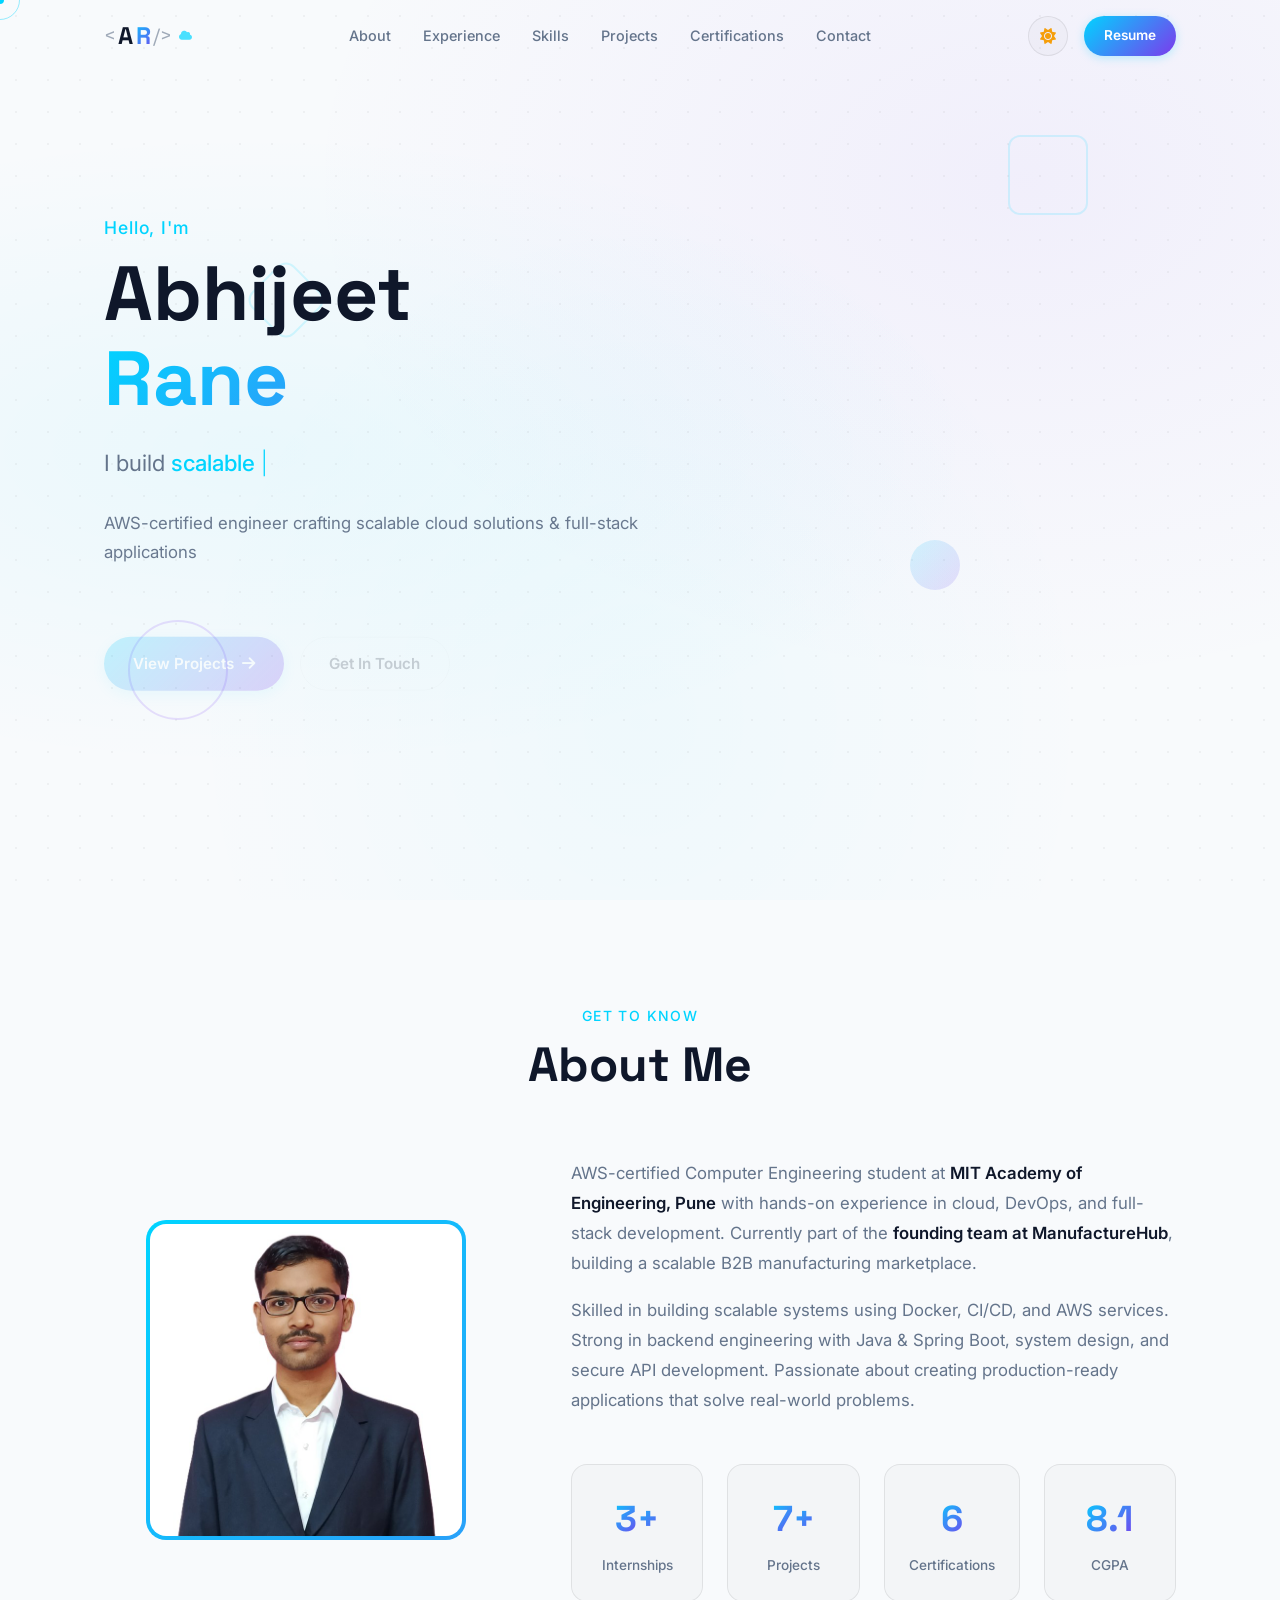
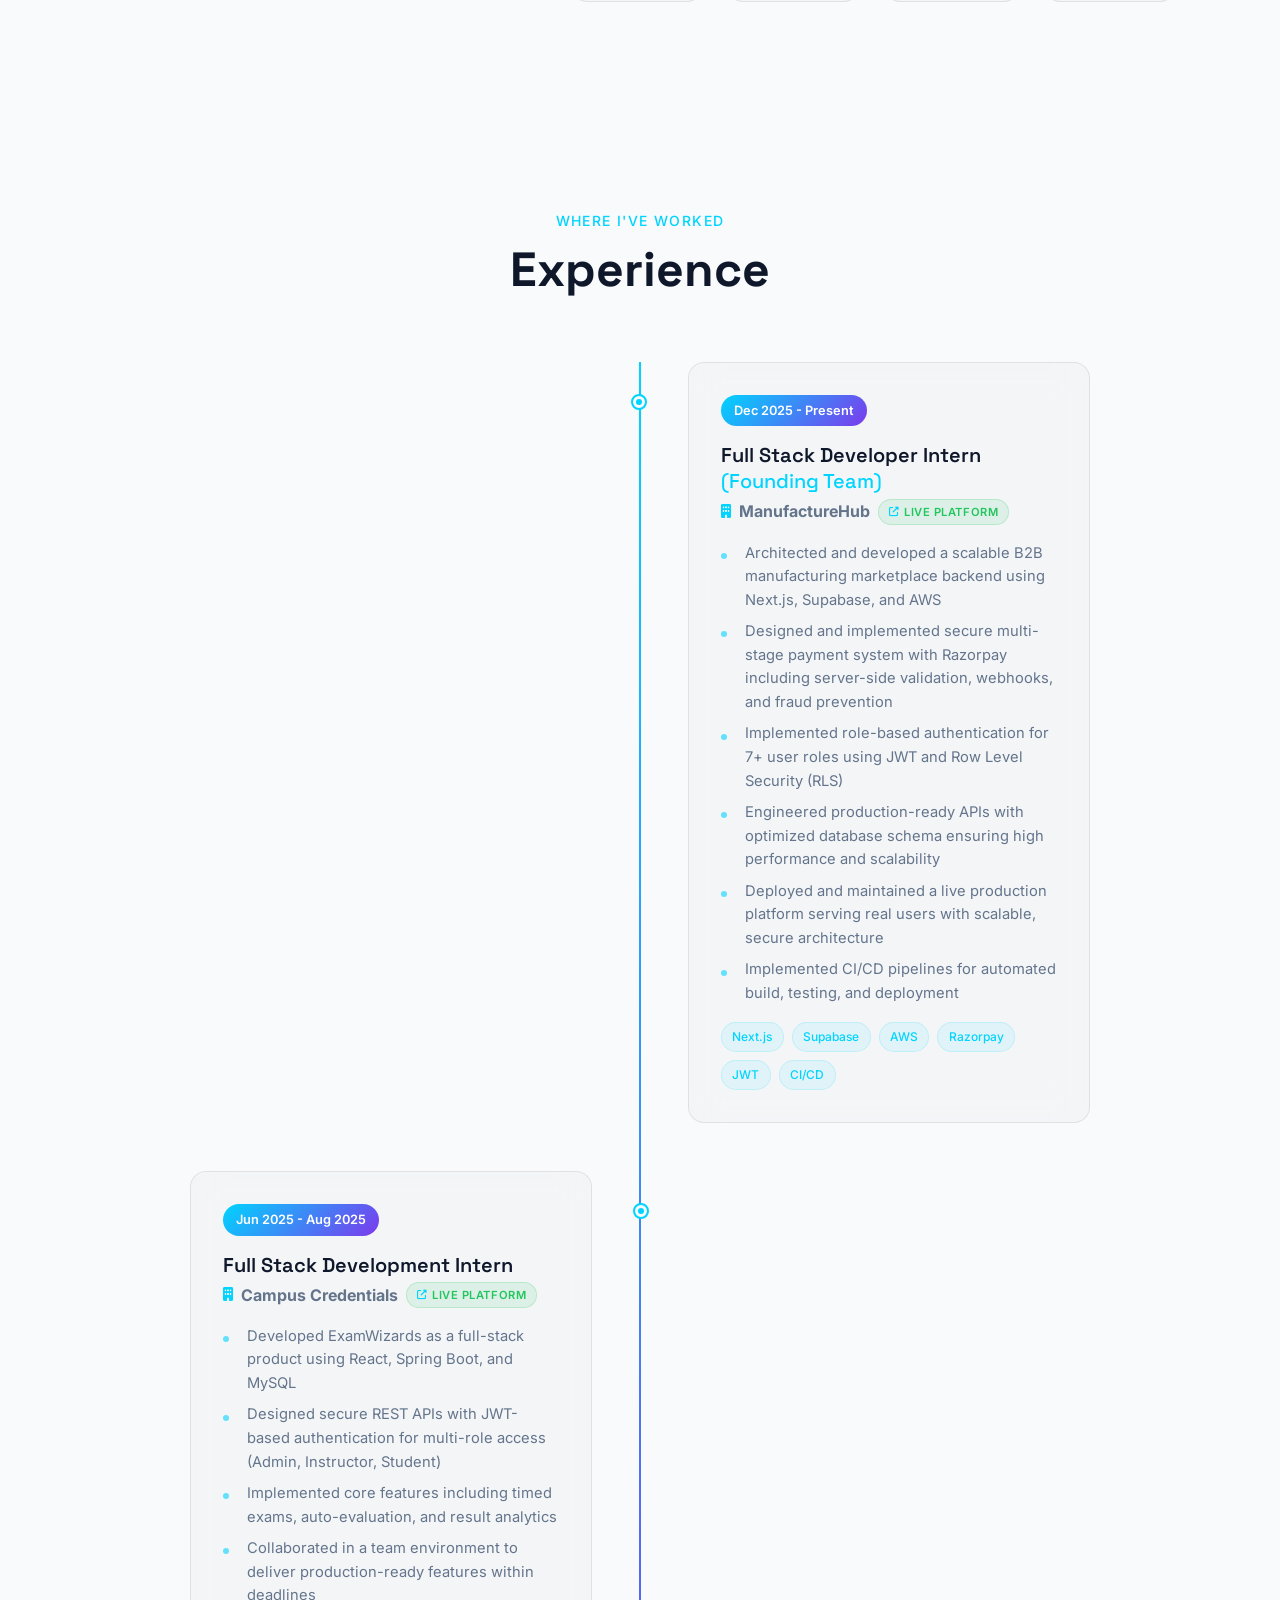
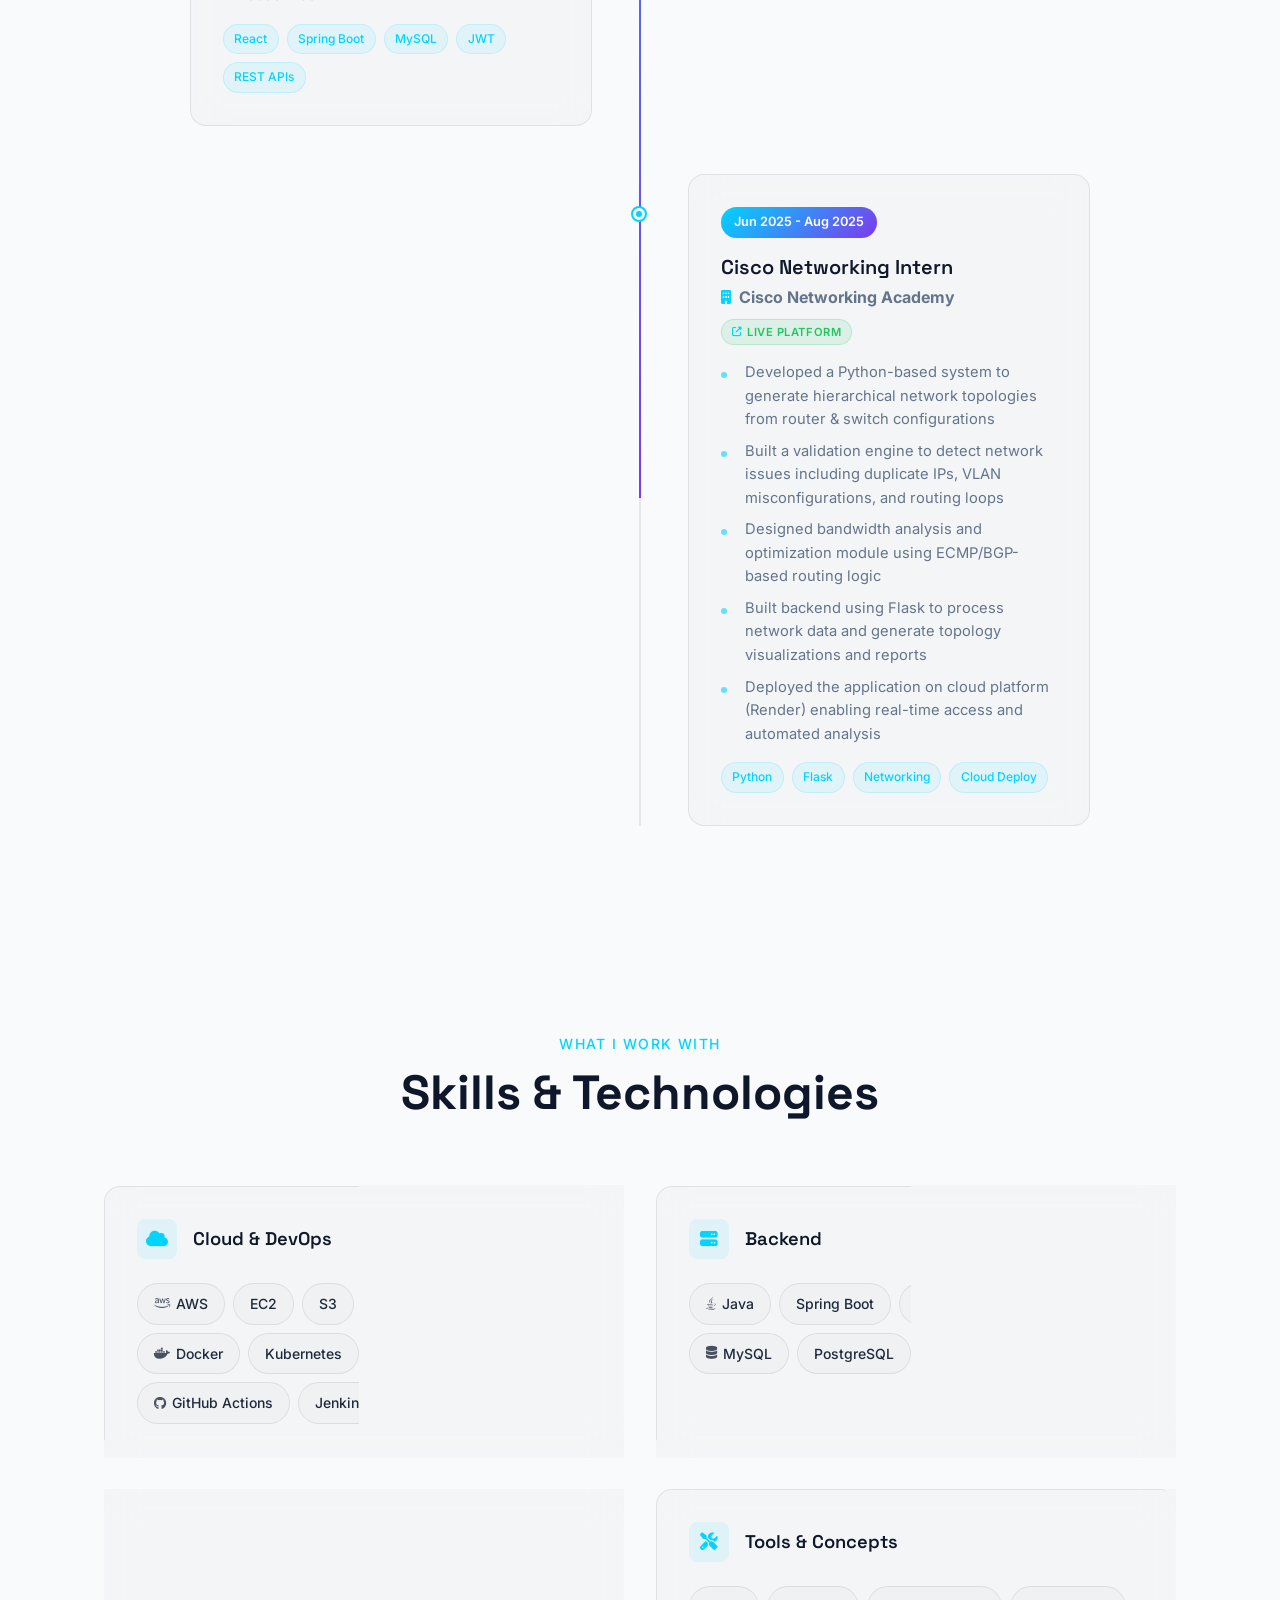
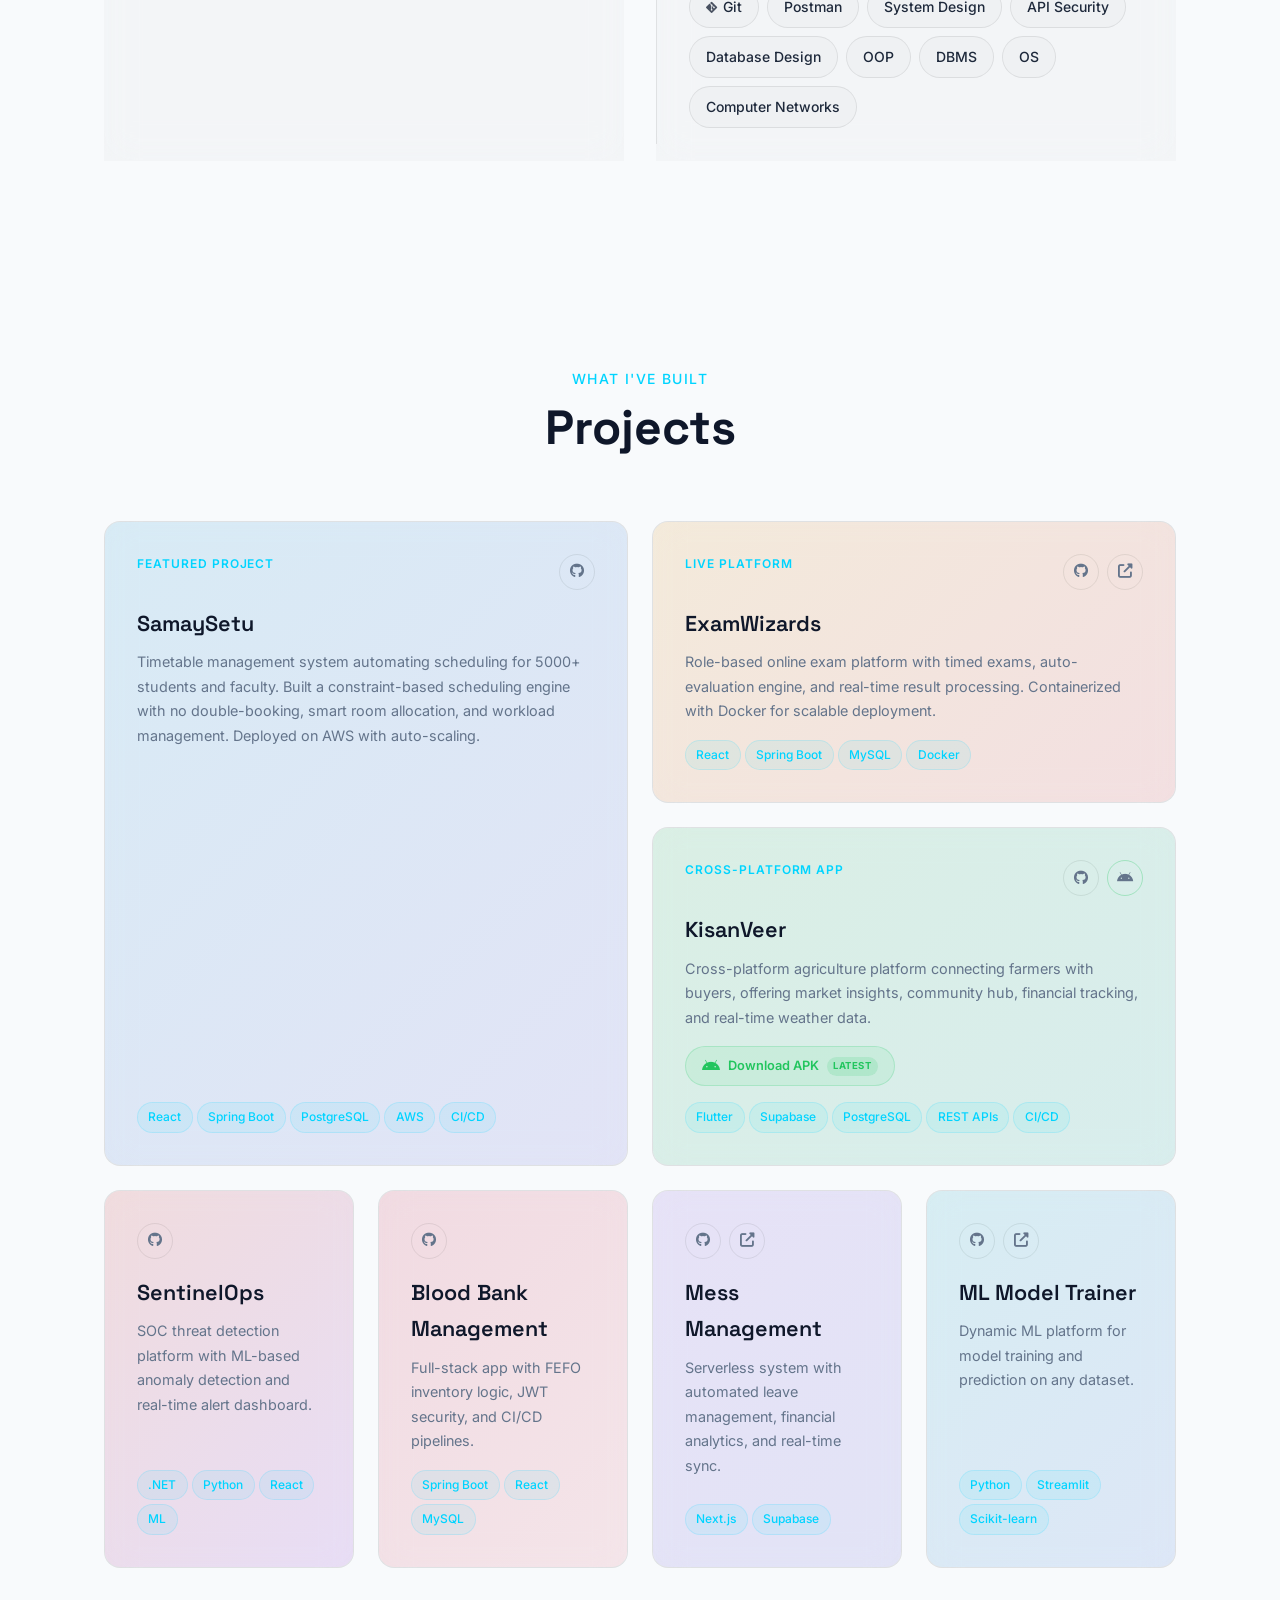
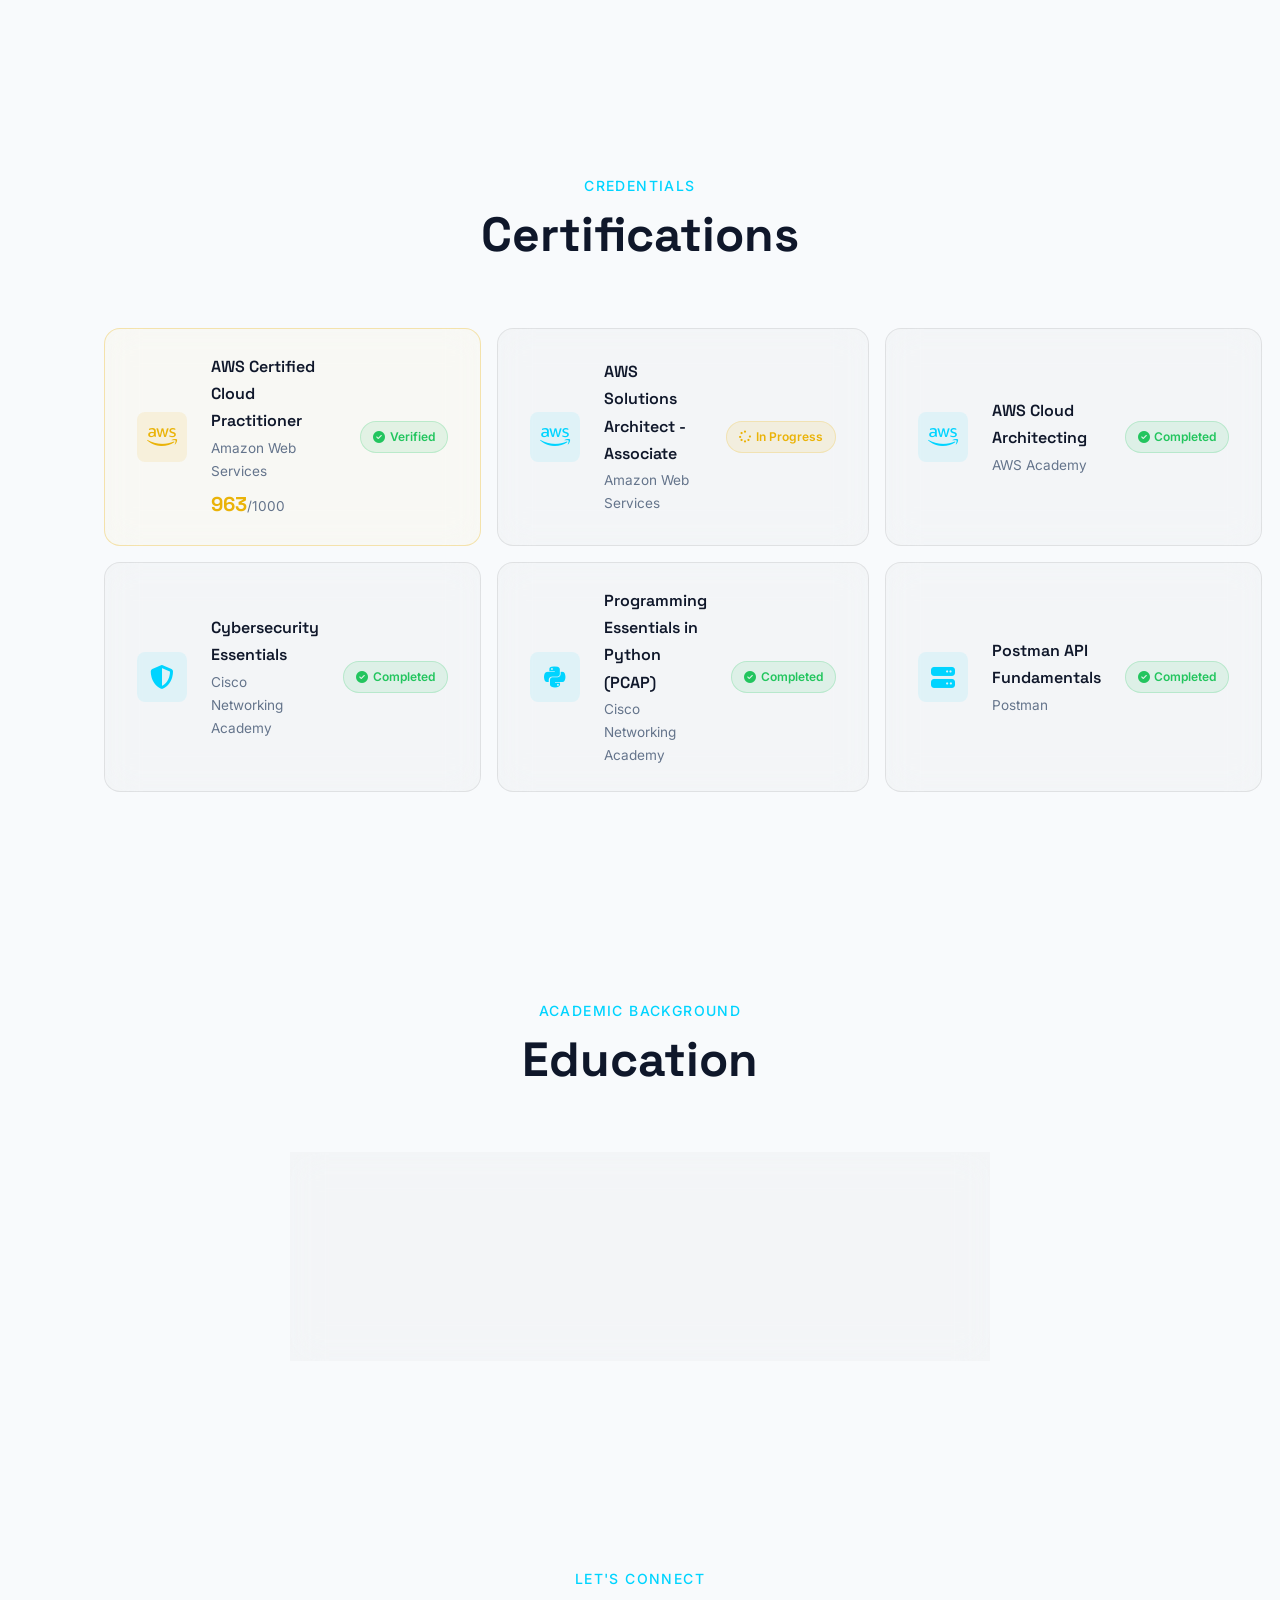
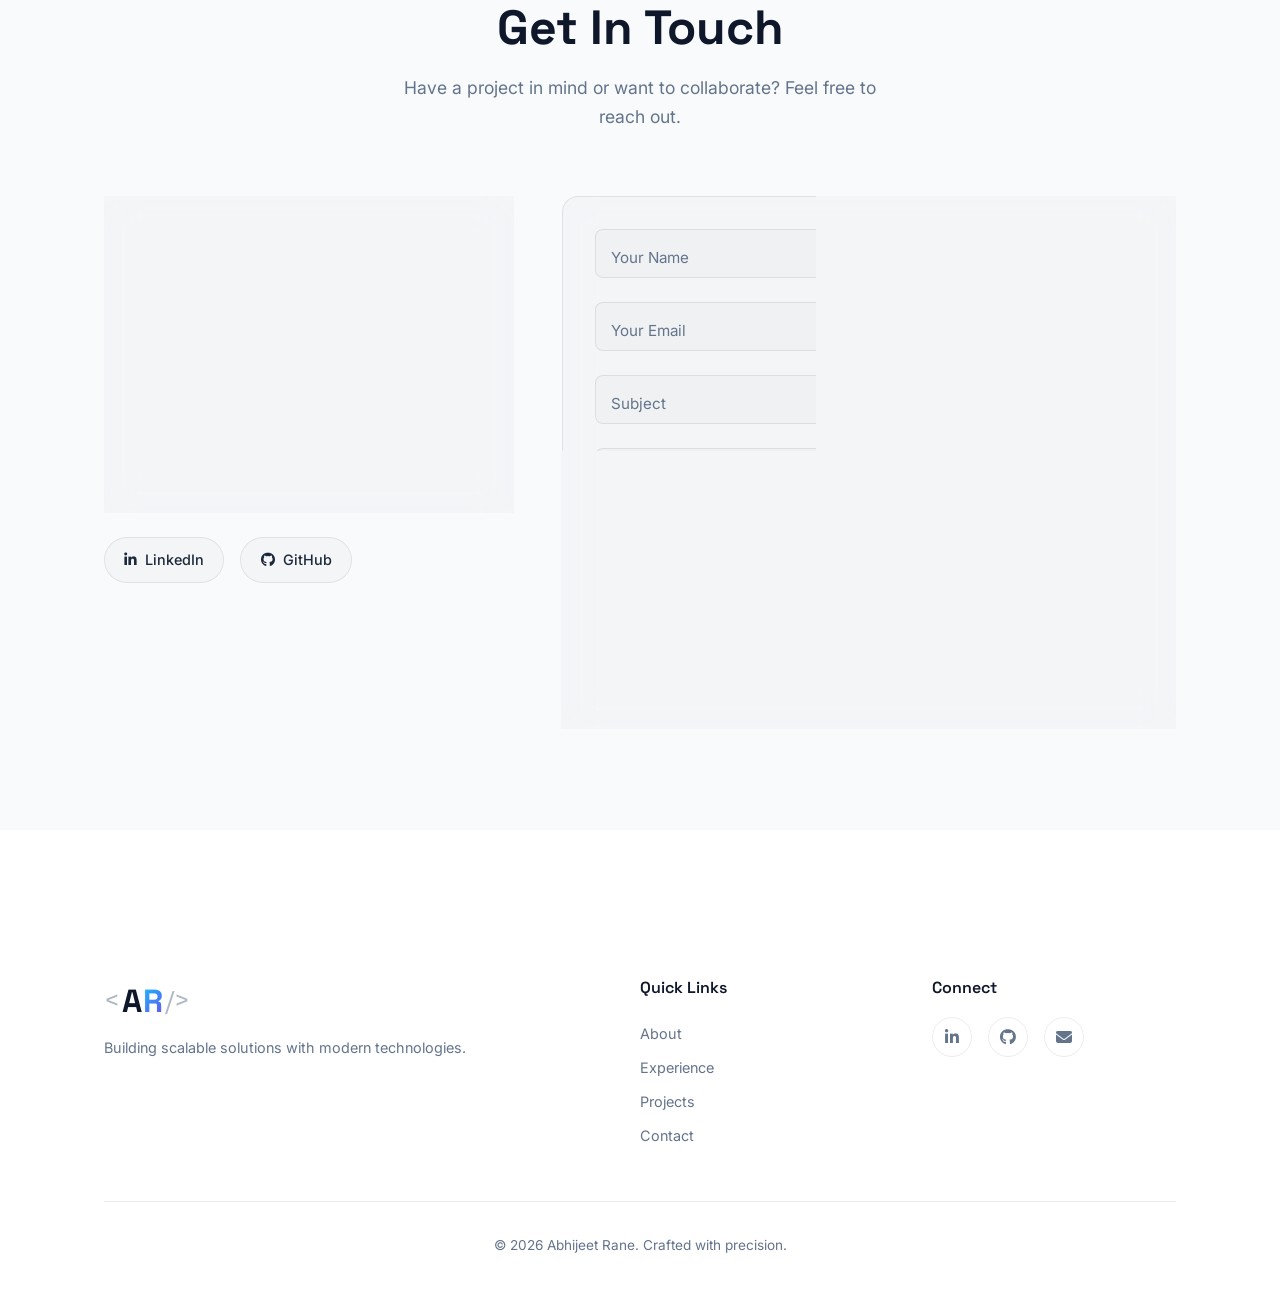
==== index.html @ 4b8e7010 "feat: add live demo links and update AWS Cloud Architecting cert image Added live demo link (gokul-m" ====
<!DOCTYPE html>
<html lang="en" data-theme="dark">
<head>
    <meta charset="UTF-8">
    <meta name="viewport" content="width=device-width, initial-scale=1.0">
    <title>Abhijeet Rane | Full Stack Developer & Cloud Engineer</title>
    <meta name="description" content="Abhijeet Rane — AWS-certified Full Stack Developer & Cloud Engineer. Experienced in Java, Spring Boot, React, AWS, Docker, Kubernetes, and CI/CD. B.Tech Computer Engineering student at MIT Pune seeking SDE and backend developer roles.">
    <meta name="keywords" content="Abhijeet Rane, Full Stack Developer, Cloud Engineer, SDE, Backend Developer, Java Developer, Spring Boot Developer, AWS Cloud Engineer, DevOps Engineer, React Developer, Software Engineer, Pune, MIT Academy of Engineering, fresher, intern, portfolio">
    <meta name="author" content="Abhijeet Rane">
    <meta name="robots" content="index, follow">
    <link rel="icon" type="image/svg+xml" href="images/logo.svg">
    <link rel="icon" type="image/png" href="images/logo.png">
    <link rel="canonical" href="https://abhijeet-rane.github.io">

    <!-- Open Graph -->
    <meta property="og:type" content="website">
    <meta property="og:title" content="Abhijeet Rane | Full Stack Developer & Cloud Engineer">
    <meta property="og:description" content="AWS-certified Full Stack Developer & Cloud Engineer. Java, Spring Boot, React, AWS, Docker. Seeking SDE and backend developer roles.">
    <meta property="og:image" content="https://abhijeet-rane.github.io/images/photo.jpg">
    <meta property="og:url" content="https://abhijeet-rane.github.io">
    <meta property="og:site_name" content="Abhijeet Rane Portfolio">

    <!-- Twitter Card -->
    <meta name="twitter:card" content="summary_large_image">
    <meta name="twitter:title" content="Abhijeet Rane | Full Stack Developer & Cloud Engineer">
    <meta name="twitter:description" content="AWS-certified Full Stack Developer & Cloud Engineer. Java, Spring Boot, React, AWS, Docker. Seeking SDE and backend roles.">
    <meta name="twitter:image" content="https://abhijeet-rane.github.io/images/photo.jpg">

    <!-- JSON-LD Structured Data -->
    <script type="application/ld+json">
    {
        "@context": "https://schema.org",
        "@type": "Person",
        "name": "Abhijeet Rane",
        "url": "https://abhijeet-rane.github.io",
        "image": "https://abhijeet-rane.github.io/images/photo.jpg",
        "jobTitle": "Full Stack Developer",
        "description": "AWS-certified Computer Engineering student with hands-on experience in cloud, DevOps, and full-stack development.",
        "worksFor": {
            "@type": "Organization",
            "name": "ManufactureHub",
            "url": "https://www.manufacturehub.co.in"
        },
        "alumniOf": {
            "@type": "EducationalOrganization",
            "name": "MIT Academy of Engineering",
            "address": {
                "@type": "PostalAddress",
                "addressLocality": "Pune",
                "addressRegion": "Maharashtra",
                "addressCountry": "IN"
            }
        },
        "knowsAbout": [
            "AWS", "Docker", "Kubernetes", "Java", "Spring Boot", "React",
            "Next.js", "Python", "C++", "CI/CD", "REST APIs", "MySQL",
            "Supabase", "System Design", "Git", "Linux"
        ],
        "hasCredential": [
            {
                "@type": "EducationalOccupationalCredential",
                "name": "AWS Certified Cloud Practitioner",
                "credentialCategory": "certification",
                "recognizedBy": {
                    "@type": "Organization",
                    "name": "Amazon Web Services"
                }
            },
            {
                "@type": "EducationalOccupationalCredential",
                "name": "AWS Cloud Architecting",
                "credentialCategory": "certification"
            },
            {
                "@type": "EducationalOccupationalCredential",
                "name": "Cisco Cybersecurity Essentials",
                "credentialCategory": "certification"
            },
            {
                "@type": "EducationalOccupationalCredential",
                "name": "PCAP Programming Essentials in Python",
                "credentialCategory": "certification"
            },
            {
                "@type": "EducationalOccupationalCredential",
                "name": "Postman API Fundamentals",
                "credentialCategory": "certification"
            }
        ],
        "sameAs": [
            "https://www.linkedin.com/in/abhijeet-rane-894106266",
            "https://www.github.com/abhijeet-rane/"
        ],
        "address": {
            "@type": "PostalAddress",
            "addressLocality": "Pune",
            "addressRegion": "Maharashtra",
            "addressCountry": "IN"
        },
        "email": "abhijeetrane204@gmail.com",
        "telephone": "+91-9325875180"
    }
    </script>

    <!-- Preconnect -->
    <link rel="preconnect" href="https://fonts.googleapis.com">
    <link rel="preconnect" href="https://fonts.gstatic.com" crossorigin>
    <link rel="preconnect" href="https://cdnjs.cloudflare.com">

    <!-- Google Fonts -->
    <link href="https://fonts.googleapis.com/css2?family=Inter:wght@300;400;500;600;700&family=Space+Grotesk:wght@400;500;600;700&display=swap" rel="stylesheet">

    <!-- Font Awesome 6 -->
    <link rel="stylesheet" href="https://cdnjs.cloudflare.com/ajax/libs/font-awesome/6.5.1/css/all.min.css">

    <!-- Main Stylesheet -->
    <link rel="stylesheet" href="style.css?v=2.0">
</head>
<body>
    <!-- Skip to content (accessibility) -->
    <a href="#main-content" class="skip-link">Skip to main content</a>

    <!-- Preloader -->
    <div class="preloader" id="preloader" aria-hidden="true">
        <div class="preloader__content">
            <svg class="preloader__svg" viewBox="0 0 200 60" xmlns="http://www.w3.org/2000/svg">
                <text x="50%" y="50%" dominant-baseline="central" text-anchor="middle" class="preloader__text">&lt;AR /&gt;</text>
            </svg>
            <div class="preloader__bar">
                <div class="preloader__bar-fill"></div>
            </div>
        </div>
    </div>

    <!-- Custom Cursor -->
    <div class="cursor-dot" id="cursor-dot"></div>
    <div class="cursor-ring" id="cursor-ring"></div>

    <!-- Scroll Progress Bar -->
    <div class="scroll-progress" id="scroll-progress" aria-hidden="true"></div>

    <!-- Navigation -->
    <nav class="navbar" id="navbar" aria-label="Main navigation">
        <div class="navbar__container">
            <a href="#hero" class="navbar__logo" aria-label="Go to top">
                <span class="navbar__logo-bracket">&lt;</span><span class="navbar__logo-text">A</span><span class="navbar__logo-accent">R</span><span class="navbar__logo-bracket"> /&gt;</span><i class="fas fa-cloud navbar__logo-cloud"></i>
            </a>
            <ul class="navbar__menu" id="nav-menu" role="menubar">
                <li role="none"><a href="#about" class="navbar__link" role="menuitem">About</a></li>
                <li role="none"><a href="#experience" class="navbar__link" role="menuitem">Experience</a></li>
                <li role="none"><a href="#skills" class="navbar__link" role="menuitem">Skills</a></li>
                <li role="none"><a href="#projects" class="navbar__link" role="menuitem">Projects</a></li>
                <li role="none"><a href="#certifications" class="navbar__link" role="menuitem">Certifications</a></li>
                <li role="none"><a href="#contact" class="navbar__link" role="menuitem">Contact</a></li>
            </ul>
            <div class="navbar__actions">
                <button class="theme-toggle" id="theme-toggle" aria-label="Toggle dark/light theme">
                    <i class="fas fa-moon theme-toggle__icon theme-toggle__icon--dark"></i>
                    <i class="fas fa-sun theme-toggle__icon theme-toggle__icon--light"></i>
                </button>
                <a href="https://drive.google.com/file/d/1AynPasjRDGIAK4ZQVd2vBgh7gUd3uJJc/view?usp=sharing" target="_blank" rel="noopener" class="navbar__cta">Resume</a>
                <button class="navbar__hamburger" id="hamburger" aria-label="Toggle menu" aria-expanded="false" aria-controls="nav-menu">
                    <span></span>
                    <span></span>
                    <span></span>
                </button>
            </div>
        </div>
    </nav>

    <!-- Mobile Menu Overlay -->
    <div class="mobile-menu" id="mobile-menu" aria-hidden="true">
        <ul class="mobile-menu__list">
            <li><a href="#about" class="mobile-menu__link">About</a></li>
            <li><a href="#experience" class="mobile-menu__link">Experience</a></li>
            <li><a href="#skills" class="mobile-menu__link">Skills</a></li>
            <li><a href="#projects" class="mobile-menu__link">Projects</a></li>
            <li><a href="#certifications" class="mobile-menu__link">Certifications</a></li>
            <li><a href="#contact" class="mobile-menu__link">Contact</a></li>
        </ul>
        <div class="mobile-menu__socials">
            <a href="https://www.linkedin.com/in/abhijeet-rane-894106266" target="_blank" rel="noopener" aria-label="LinkedIn"><i class="fab fa-linkedin-in"></i></a>
            <a href="https://www.github.com/abhijeet-rane/" target="_blank" rel="noopener" aria-label="GitHub"><i class="fab fa-github"></i></a>
            <a href="mailto:abhijeetrane204@gmail.com" aria-label="Email"><i class="fas fa-envelope"></i></a>
        </div>
    </div>

    <!-- Main Content -->
    <main id="main-content">

        <!-- Hero Section -->
        <section class="hero" id="hero">
            <div class="hero__bg">
                <div class="hero__mesh"></div>
                <div class="hero__grid"></div>
                <div class="hero__shape hero__shape--1"></div>
                <div class="hero__shape hero__shape--2"></div>
                <div class="hero__shape hero__shape--3"></div>
                <div class="hero__shape hero__shape--4"></div>
            </div>
            <div class="hero__container">
                <div class="hero__content">
                    <p class="hero__greeting hero--hidden">Hello, I'm</p>
                    <h1 class="hero__name hero--hidden">
                        <span class="hero__name-first">Abhijeet</span>
                        <span class="hero__name-last">Rane</span>
                    </h1>
                    <div class="hero__role hero--hidden">
                        <span class="hero__role-static">I build </span>
                        <span class="hero__role-dynamic" id="typed-text"></span>
                        <span class="hero__role-cursor">|</span>
                    </div>
                    <p class="hero__tagline hero--hidden">
                        AWS-certified engineer crafting scalable cloud solutions & full-stack applications
                    </p>
                    <div class="hero__actions hero--hidden">
                        <a href="#projects" class="btn btn--primary">
                            <span>View Projects</span>
                            <i class="fas fa-arrow-right"></i>
                        </a>
                        <a href="#contact" class="btn btn--outline">
                            <span>Get In Touch</span>
                        </a>
                    </div>
                    <div class="hero__socials hero--hidden">
                        <a href="https://www.linkedin.com/in/abhijeet-rane-894106266" target="_blank" rel="noopener" aria-label="LinkedIn" class="hero__social-link">
                            <i class="fab fa-linkedin-in"></i>
                        </a>
                        <a href="https://www.github.com/abhijeet-rane/" target="_blank" rel="noopener" aria-label="GitHub" class="hero__social-link">
                            <i class="fab fa-github"></i>
                        </a>
                        <a href="mailto:abhijeetrane204@gmail.com" aria-label="Email" class="hero__social-link">
                            <i class="fas fa-envelope"></i>
                        </a>
                    </div>
                </div>
                <div class="hero__scroll-indicator hero--hidden">
                    <div class="hero__mouse">
                        <div class="hero__mouse-wheel"></div>
                    </div>
                    <span>Scroll Down</span>
                </div>
            </div>
        </section>

        <!-- About Section -->
        <section class="about section" id="about">
            <div class="container">
                <div class="section__header" data-reveal="fade-up">
                    <span class="section__label">Get To Know</span>
                    <h2 class="section__title">About Me</h2>
                </div>
                <div class="about__grid">
                    <div class="about__image-wrapper" data-reveal="fade-right">
                        <div class="about__image-border">
                            <img src="images/photo.jpg" alt="Abhijeet Rane - Full Stack Developer and Cloud Engineer" class="about__image" loading="lazy" width="400" height="400">
                        </div>
                    </div>
                    <div class="about__content" data-reveal="fade-left">
                        <p class="about__text">
                            AWS-certified Computer Engineering student at <strong>MIT Academy of Engineering, Pune</strong> with hands-on experience in cloud, DevOps, and full-stack development. Currently part of the <strong>founding team at ManufactureHub</strong>, building a scalable B2B manufacturing marketplace.
                        </p>
                        <p class="about__text">
                            Skilled in building scalable systems using Docker, CI/CD, and AWS services. Strong in backend engineering with Java & Spring Boot, system design, and secure API development. Passionate about creating production-ready applications that solve real-world problems.
                        </p>
                        <div class="about__stats">
                            <div class="stat" data-reveal="scale">
                                <span class="stat__number" data-target="3">0</span><span class="stat__plus">+</span>
                                <span class="stat__label">Internships</span>
                            </div>
                            <div class="stat" data-reveal="scale" data-delay="0.1">
                                <span class="stat__number" data-target="7">0</span><span class="stat__plus">+</span>
                                <span class="stat__label">Projects</span>
                            </div>
                            <div class="stat" data-reveal="scale" data-delay="0.2">
                                <span class="stat__number" data-target="6">0</span>
                                <span class="stat__label">Certifications</span>
                            </div>
                            <div class="stat" data-reveal="scale" data-delay="0.3">
                                <span class="stat__number stat__number--decimal" data-target="8.1">0</span>
                                <span class="stat__label">CGPA</span>
                            </div>
                        </div>
                    </div>
                </div>
            </div>
        </section>

        <!-- Experience Section -->
        <section class="experience section" id="experience">
            <div class="container">
                <div class="section__header" data-reveal="fade-up">
                    <span class="section__label">Where I've Worked</span>
                    <h2 class="section__title">Experience</h2>
                </div>
                <div class="timeline">
                    <div class="timeline__line">
                        <div class="timeline__line-fill" id="timeline-fill"></div>
                    </div>

                    <!-- Experience 1 -->
                    <article class="timeline__item">
                        <div class="timeline__dot">
                            <div class="timeline__dot-inner"></div>
                        </div>
                        <div class="timeline__card glass-card">
                            <div class="timeline__date-badge">Dec 2025 - Present</div>
                            <h3 class="timeline__role">Full Stack Developer Intern <span class="timeline__highlight">(Founding Team)</span></h3>
                            <h4 class="timeline__company">
                                <i class="fas fa-building"></i> ManufactureHub
                                <a href="https://www.manufacturehub.co.in" target="_blank" rel="noopener" class="timeline__badge timeline__badge--live"><i class="fas fa-external-link-alt"></i> Live Platform</a>
                            </h4>
                            <ul class="timeline__details">
                                <li>Architected and developed a scalable B2B manufacturing marketplace backend using Next.js, Supabase, and AWS</li>
                                <li>Designed and implemented secure multi-stage payment system with Razorpay including server-side validation, webhooks, and fraud prevention</li>
                                <li>Implemented role-based authentication for 7+ user roles using JWT and Row Level Security (RLS)</li>
                                <li>Engineered production-ready APIs with optimized database schema ensuring high performance and scalability</li>
                                <li>Deployed and maintained a live production platform serving real users with scalable, secure architecture</li>
                                <li>Implemented CI/CD pipelines for automated build, testing, and deployment</li>
                            </ul>
                            <div class="timeline__tags">
                                <span class="tag">Next.js</span>
                                <span class="tag">Supabase</span>
                                <span class="tag">AWS</span>
                                <span class="tag">Razorpay</span>
                                <span class="tag">JWT</span>
                                <span class="tag">CI/CD</span>
                            </div>
                        </div>
                    </article>

                    <!-- Experience 2 -->
                    <article class="timeline__item">
                        <div class="timeline__dot">
                            <div class="timeline__dot-inner"></div>
                        </div>
                        <div class="timeline__card glass-card">
                            <div class="timeline__date-badge">Jun 2025 - Aug 2025</div>
                            <h3 class="timeline__role">Full Stack Development Intern</h3>
                            <h4 class="timeline__company">
                                <i class="fas fa-building"></i> Campus Credentials
                                <a href="https://examwizards-frontend.onrender.com" target="_blank" rel="noopener" class="timeline__badge timeline__badge--live"><i class="fas fa-external-link-alt"></i> Live Platform</a>
                            </h4>
                            <ul class="timeline__details">
                                <li>Developed ExamWizards as a full-stack product using React, Spring Boot, and MySQL</li>
                                <li>Designed secure REST APIs with JWT-based authentication for multi-role access (Admin, Instructor, Student)</li>
                                <li>Implemented core features including timed exams, auto-evaluation, and result analytics</li>
                                <li>Collaborated in a team environment to deliver production-ready features within deadlines</li>
                            </ul>
                            <div class="timeline__tags">
                                <span class="tag">React</span>
                                <span class="tag">Spring Boot</span>
                                <span class="tag">MySQL</span>
                                <span class="tag">JWT</span>
                                <span class="tag">REST APIs</span>
                            </div>
                        </div>
                    </article>

                    <!-- Experience 3 -->
                    <article class="timeline__item">
                        <div class="timeline__dot">
                            <div class="timeline__dot-inner"></div>
                        </div>
                        <div class="timeline__card glass-card">
                            <div class="timeline__date-badge">Jun 2025 - Aug 2025</div>
                            <h3 class="timeline__role">Cisco Networking Intern</h3>
                            <h4 class="timeline__company">
                                <i class="fas fa-building"></i> Cisco Networking Academy
                                <a href="https://network-topology-tool.onrender.com/" target="_blank" rel="noopener" class="timeline__badge timeline__badge--live"><i class="fas fa-external-link-alt"></i> Live Platform</a>
                            </h4>
                            <ul class="timeline__details">
                                <li>Developed a Python-based system to generate hierarchical network topologies from router & switch configurations</li>
                                <li>Built a validation engine to detect network issues including duplicate IPs, VLAN misconfigurations, and routing loops</li>
                                <li>Designed bandwidth analysis and optimization module using ECMP/BGP-based routing logic</li>
                                <li>Built backend using Flask to process network data and generate topology visualizations and reports</li>
                                <li>Deployed the application on cloud platform (Render) enabling real-time access and automated analysis</li>
                            </ul>
                            <div class="timeline__tags">
                                <span class="tag">Python</span>
                                <span class="tag">Flask</span>
                                <span class="tag">Networking</span>
                                <span class="tag">Cloud Deploy</span>
                            </div>
                        </div>
                    </article>
                </div>
            </div>
        </section>

        <!-- Skills Section -->
        <section class="skills section" id="skills">
            <div class="container">
                <div class="section__header" data-reveal="fade-up">
                    <span class="section__label">What I Work With</span>
                    <h2 class="section__title">Skills & Technologies</h2>
                </div>
                <div class="skills__grid">
                    <!-- Cloud & DevOps -->
                    <div class="skills__category glass-card" data-reveal="fade-up">
                        <div class="skills__category-header">
                            <i class="fas fa-cloud skills__category-icon"></i>
                            <h3 class="skills__category-title">Cloud & DevOps</h3>
                        </div>
                        <div class="skills__pills">
                            <span class="pill"><i class="fab fa-aws"></i> AWS</span>
                            <span class="pill">EC2</span>
                            <span class="pill">S3</span>
                            <span class="pill">IAM</span>
                            <span class="pill">VPC</span>
                            <span class="pill">ALB</span>
                            <span class="pill"><i class="fab fa-docker"></i> Docker</span>
                            <span class="pill">Kubernetes</span>
                            <span class="pill">CI/CD</span>
                            <span class="pill"><i class="fab fa-github"></i> GitHub Actions</span>
                            <span class="pill">Jenkins</span>
                            <span class="pill"><i class="fab fa-linux"></i> Linux</span>
                        </div>
                    </div>

                    <!-- Backend -->
                    <div class="skills__category glass-card" data-reveal="fade-up" data-delay="0.1">
                        <div class="skills__category-header">
                            <i class="fas fa-server skills__category-icon"></i>
                            <h3 class="skills__category-title">Backend</h3>
                        </div>
                        <div class="skills__pills">
                            <span class="pill"><i class="fab fa-java"></i> Java</span>
                            <span class="pill">Spring Boot</span>
                            <span class="pill">REST APIs</span>
                            <span class="pill">JWT</span>
                            <span class="pill"><i class="fas fa-database"></i> MySQL</span>
                            <span class="pill">PostgreSQL</span>
                            <span class="pill">Supabase</span>
                            <span class="pill">Next.js</span>
                        </div>
                    </div>

                    <!-- Programming -->
                    <div class="skills__category glass-card" data-reveal="fade-up" data-delay="0.2">
                        <div class="skills__category-header">
                            <i class="fas fa-code skills__category-icon"></i>
                            <h3 class="skills__category-title">Programming</h3>
                        </div>
                        <div class="skills__pills">
                            <span class="pill">C++</span>
                            <span class="pill"><i class="fab fa-python"></i> Python</span>
                            <span class="pill"><i class="fab fa-js"></i> JavaScript</span>
                            <span class="pill"><i class="fab fa-react"></i> React</span>
                            <span class="pill">Flutter</span>
                            <span class="pill">HTML/CSS</span>
                        </div>
                    </div>

                    <!-- Tools & Concepts -->
                    <div class="skills__category glass-card" data-reveal="fade-up" data-delay="0.3">
                        <div class="skills__category-header">
                            <i class="fas fa-tools skills__category-icon"></i>
                            <h3 class="skills__category-title">Tools & Concepts</h3>
                        </div>
                        <div class="skills__pills">
                            <span class="pill"><i class="fab fa-git-alt"></i> Git</span>
                            <span class="pill">Postman</span>
                            <span class="pill">System Design</span>
                            <span class="pill">API Security</span>
                            <span class="pill">Database Design</span>
                            <span class="pill">OOP</span>
                            <span class="pill">DBMS</span>
                            <span class="pill">OS</span>
                            <span class="pill">Computer Networks</span>
                        </div>
                    </div>
                </div>
            </div>
        </section>

        <!-- Projects Section -->
        <section class="projects section" id="projects">
            <div class="container">
                <div class="section__header" data-reveal="fade-up">
                    <span class="section__label">What I've Built</span>
                    <h2 class="section__title">Projects</h2>
                </div>
                <div class="projects__bento">
                    <!-- Featured: SamaySetu -->
                    <article class="project-card project-card--featured glass-card" data-tilt>
                        <div class="project-card__gradient" style="background: linear-gradient(135deg, #0ea5e9, #6366f1);"></div>
                        <div class="project-card__content">
                            <div class="project-card__header">
                                <span class="project-card__label">Featured Project</span>
                                <div class="project-card__links">
                                    <a href="https://github.com/abhijeet-rane/SamaySetu" target="_blank" rel="noopener" aria-label="SamaySetu GitHub" class="project-card__link"><i class="fab fa-github"></i></a>
                                </div>
                            </div>
                            <h3 class="project-card__title">SamaySetu</h3>
                            <p class="project-card__desc">Timetable management system automating scheduling for 5000+ students and faculty. Built a constraint-based scheduling engine with no double-booking, smart room allocation, and workload management. Deployed on AWS with auto-scaling.</p>
                            <div class="project-card__tags">
                                <span class="tag">React</span>
                                <span class="tag">Spring Boot</span>
                                <span class="tag">PostgreSQL</span>
                                <span class="tag">AWS</span>
                                <span class="tag">CI/CD</span>
                            </div>
                        </div>
                    </article>

                    <!-- Featured: ExamWizards -->
                    <article class="project-card project-card--medium glass-card" data-tilt data-delay="0.1">
                        <div class="project-card__gradient" style="background: linear-gradient(135deg, #f59e0b, #ef4444);"></div>
                        <div class="project-card__content">
                            <div class="project-card__header">
                                <span class="project-card__label">Live Platform</span>
                                <div class="project-card__links">
                                    <a href="https://github.com/abhijeet-rane/Examwizards-Platform" target="_blank" rel="noopener" aria-label="ExamWizards GitHub" class="project-card__link"><i class="fab fa-github"></i></a>
                                    <a href="https://examwizards-frontend.onrender.com" target="_blank" rel="noopener" aria-label="ExamWizards Live Demo" class="project-card__link"><i class="fas fa-external-link-alt"></i></a>
                                </div>
                            </div>
                            <h3 class="project-card__title">ExamWizards</h3>
                            <p class="project-card__desc">Role-based online exam platform with timed exams, auto-evaluation engine, and real-time result processing. Containerized with Docker for scalable deployment.</p>
                            <div class="project-card__tags">
                                <span class="tag">React</span>
                                <span class="tag">Spring Boot</span>
                                <span class="tag">MySQL</span>
                                <span class="tag">Docker</span>
                            </div>
                        </div>
                    </article>

                    <!-- Featured: KisanVeer -->
                    <article class="project-card project-card--medium glass-card" data-tilt data-delay="0.2">
                        <div class="project-card__gradient" style="background: linear-gradient(135deg, #22c55e, #14b8a6);"></div>
                        <div class="project-card__content">
                            <div class="project-card__header">
                                <span class="project-card__label">Cross-Platform App</span>
                                <div class="project-card__links">
                                    <a href="https://github.com/abhijeet-rane/KisanVeer-App" target="_blank" rel="noopener" aria-label="KisanVeer GitHub" class="project-card__link"><i class="fab fa-github"></i></a>
                                    <a href="https://github.com/abhijeet-rane/KisanVeer-App/releases/latest/download/kisan-veer.apk" aria-label="Download KisanVeer APK" class="project-card__link project-card__link--download"><i class="fab fa-android"></i></a>
                                </div>
                            </div>
                            <h3 class="project-card__title">KisanVeer</h3>
                            <p class="project-card__desc">Cross-platform agriculture platform connecting farmers with buyers, offering market insights, community hub, financial tracking, and real-time weather data.</p>
                            <a href="https://github.com/abhijeet-rane/KisanVeer-App/releases/latest/download/kisan-veer.apk" class="project-card__apk-btn">
                                <i class="fab fa-android"></i>
                                <span>Download APK</span>
                                <span class="project-card__apk-badge">Latest</span>
                            </a>
                            <div class="project-card__tags">
                                <span class="tag">Flutter</span>
                                <span class="tag">Supabase</span>
                                <span class="tag">PostgreSQL</span>
                                <span class="tag">REST APIs</span>
                                <span class="tag">CI/CD</span>
                            </div>
                        </div>
                    </article>

                    <!-- SentinelOps -->
                    <article class="project-card project-card--small glass-card" data-tilt data-delay="0.1">
                        <div class="project-card__gradient" style="background: linear-gradient(135deg, #dc2626, #9333ea);"></div>
                        <div class="project-card__content">
                            <div class="project-card__header">
                                <div class="project-card__links">
                                    <a href="https://github.com/abhijeet-rane/SentinelOps-SOC-Threat-Detection-Platform" target="_blank" rel="noopener" aria-label="SentinelOps GitHub" class="project-card__link"><i class="fab fa-github"></i></a>
                                </div>
                            </div>
                            <h3 class="project-card__title">SentinelOps</h3>
                            <p class="project-card__desc">SOC threat detection platform with ML-based anomaly detection and real-time alert dashboard.</p>
                            <div class="project-card__tags">
                                <span class="tag">.NET</span>
                                <span class="tag">Python</span>
                                <span class="tag">React</span>
                                <span class="tag">ML</span>
                            </div>
                        </div>
                    </article>

                    <!-- Blood Bank Management -->
                    <article class="project-card project-card--small glass-card" data-tilt data-delay="0.2">
                        <div class="project-card__gradient" style="background: linear-gradient(135deg, #e11d48, #fb7185);"></div>
                        <div class="project-card__content">
                            <div class="project-card__header">
                                <div class="project-card__links">
                                    <a href="https://github.com/abhijeet-rane" target="_blank" rel="noopener" aria-label="Blood Bank GitHub" class="project-card__link"><i class="fab fa-github"></i></a>
                                </div>
                            </div>
                            <h3 class="project-card__title">Blood Bank Management</h3>
                            <p class="project-card__desc">Full-stack app with FEFO inventory logic, JWT security, and CI/CD pipelines.</p>
                            <div class="project-card__tags">
                                <span class="tag">Spring Boot</span>
                                <span class="tag">React</span>
                                <span class="tag">MySQL</span>
                            </div>
                        </div>
                    </article>

                    <!-- Mess Management -->
                    <article class="project-card project-card--small glass-card" data-tilt data-delay="0.3">
                        <div class="project-card__gradient" style="background: linear-gradient(135deg, #8b5cf6, #6366f1);"></div>
                        <div class="project-card__content">
                            <div class="project-card__header">
                                <div class="project-card__links">
                                    <a href="https://github.com/abhijeet-rane/mess-management-system" target="_blank" rel="noopener" aria-label="Mess Management GitHub" class="project-card__link"><i class="fab fa-github"></i></a>
                                    <a href="https://gokul-mess.netlify.app/" target="_blank" rel="noopener" aria-label="Mess Management Live Demo" class="project-card__link"><i class="fas fa-external-link-alt"></i></a>
                                </div>
                            </div>
                            <h3 class="project-card__title">Mess Management</h3>
                            <p class="project-card__desc">Serverless system with automated leave management, financial analytics, and real-time sync.</p>
                            <div class="project-card__tags">
                                <span class="tag">Next.js</span>
                                <span class="tag">Supabase</span>
                            </div>
                        </div>
                    </article>

                    <!-- ML Model Trainer -->
                    <article class="project-card project-card--small glass-card" data-tilt data-delay="0.4">
                        <div class="project-card__gradient" style="background: linear-gradient(135deg, #06b6d4, #3b82f6);"></div>
                        <div class="project-card__content">
                            <div class="project-card__header">
                                <div class="project-card__links">
                                    <a href="https://github.com/abhijeet-rane/Smart-ML-Model-Trainer-And-Predictor" target="_blank" rel="noopener" aria-label="ML Trainer GitHub" class="project-card__link"><i class="fab fa-github"></i></a>
                                    <a href="https://smartmlmodel.streamlit.app" target="_blank" rel="noopener" aria-label="ML Trainer Live Demo" class="project-card__link"><i class="fas fa-external-link-alt"></i></a>
                                </div>
                            </div>
                            <h3 class="project-card__title">ML Model Trainer</h3>
                            <p class="project-card__desc">Dynamic ML platform for model training and prediction on any dataset.</p>
                            <div class="project-card__tags">
                                <span class="tag">Python</span>
                                <span class="tag">Streamlit</span>
                                <span class="tag">Scikit-learn</span>
                            </div>
                        </div>
                    </article>
                </div>
            </div>
        </section>

        <!-- Certifications Section -->
        <section class="certifications section" id="certifications">
            <div class="container">
                <div class="section__header" data-reveal="fade-up">
                    <span class="section__label">Credentials</span>
                    <h2 class="section__title">Certifications</h2>
                </div>
                <div class="certs__grid">
                    <!-- AWS CCP - Highlighted -->
                    <div class="cert-card cert-card--highlight glass-card" data-cert-index="0">
                        <div class="cert-card__icon">
                            <i class="fab fa-aws"></i>
                        </div>
                        <div class="cert-card__info">
                            <h3 class="cert-card__title">AWS Certified Cloud Practitioner</h3>
                            <p class="cert-card__issuer">Amazon Web Services</p>
                            <div class="cert-card__score">
                                <span class="cert-card__score-value">963</span><span class="cert-card__score-total">/1000</span>
                            </div>
                        </div>
                        <div class="cert-card__badge cert-card__badge--verified">
                            <i class="fas fa-check-circle"></i> Verified
                        </div>
                    </div>

                    <!-- AWS SA Associate -->
                    <div class="cert-card glass-card">
                        <div class="cert-card__icon">
                            <i class="fab fa-aws"></i>
                        </div>
                        <div class="cert-card__info">
                            <h3 class="cert-card__title">AWS Solutions Architect - Associate</h3>
                            <p class="cert-card__issuer">Amazon Web Services</p>
                        </div>
                        <div class="cert-card__badge cert-card__badge--progress">
                            <i class="fas fa-spinner"></i> In Progress
                        </div>
                    </div>

                    <!-- AWS Cloud Architecting -->
                    <div class="cert-card glass-card" data-cert-index="1">
                        <div class="cert-card__icon">
                            <i class="fab fa-aws"></i>
                        </div>
                        <div class="cert-card__info">
                            <h3 class="cert-card__title">AWS Cloud Architecting</h3>
                            <p class="cert-card__issuer">AWS Academy</p>
                        </div>
                        <div class="cert-card__badge cert-card__badge--verified">
                            <i class="fas fa-check-circle"></i> Completed
                        </div>
                    </div>

                    <!-- Cisco Cybersecurity -->
                    <div class="cert-card glass-card" data-cert-index="2">
                        <div class="cert-card__icon">
                            <i class="fas fa-shield-halved"></i>
                        </div>
                        <div class="cert-card__info">
                            <h3 class="cert-card__title">Cybersecurity Essentials</h3>
                            <p class="cert-card__issuer">Cisco Networking Academy</p>
                        </div>
                        <div class="cert-card__badge cert-card__badge--verified">
                            <i class="fas fa-check-circle"></i> Completed
                        </div>
                    </div>

                    <!-- PCAP Python -->
                    <div class="cert-card glass-card" data-cert-index="3">
                        <div class="cert-card__icon">
                            <i class="fab fa-python"></i>
                        </div>
                        <div class="cert-card__info">
                            <h3 class="cert-card__title">Programming Essentials in Python (PCAP)</h3>
                            <p class="cert-card__issuer">Cisco Networking Academy</p>
                        </div>
                        <div class="cert-card__badge cert-card__badge--verified">
                            <i class="fas fa-check-circle"></i> Completed
                        </div>
                    </div>

                    <!-- Postman API -->
                    <div class="cert-card glass-card" data-cert-index="4">
                        <div class="cert-card__icon">
                            <i class="fas fa-server"></i>
                        </div>
                        <div class="cert-card__info">
                            <h3 class="cert-card__title">Postman API Fundamentals</h3>
                            <p class="cert-card__issuer">Postman</p>
                        </div>
                        <div class="cert-card__badge cert-card__badge--verified">
                            <i class="fas fa-check-circle"></i> Completed
                        </div>
                    </div>
                </div>
            </div>
        </section>

        <!-- Education Section -->
        <section class="education section" id="education">
            <div class="container">
                <div class="section__header" data-reveal="fade-up">
                    <span class="section__label">Academic Background</span>
                    <h2 class="section__title">Education</h2>
                </div>
                <div class="education__card glass-card" data-reveal="fade-up">
                    <div class="education__icon">
                        <i class="fas fa-graduation-cap"></i>
                    </div>
                    <div class="education__content">
                        <h3 class="education__degree">B.Tech Computer Engineering</h3>
                        <h4 class="education__institution">MIT Academy of Engineering, Pune</h4>
                        <div class="education__meta">
                            <span class="education__date"><i class="far fa-calendar"></i> 2023 - 2027</span>
                            <span class="education__gpa"><i class="fas fa-chart-line"></i> CGPA: 8.1</span>
                            <span class="education__location"><i class="fas fa-map-marker-alt"></i> Pune, Maharashtra</span>
                        </div>
                    </div>
                </div>
            </div>
        </section>

        <!-- Contact Section -->
        <section class="contact section" id="contact">
            <div class="container">
                <div class="section__header" data-reveal="fade-up">
                    <span class="section__label">Let's Connect</span>
                    <h2 class="section__title">Get In Touch</h2>
                    <p class="section__subtitle">Have a project in mind or want to collaborate? Feel free to reach out.</p>
                </div>
                <div class="contact__grid">
                    <div class="contact__info" data-reveal="fade-right">
                        <div class="contact__info-card glass-card">
                            <div class="contact__info-item">
                                <div class="contact__info-icon"><i class="fas fa-envelope"></i></div>
                                <div>
                                    <h4>Email</h4>
                                    <a href="mailto:abhijeetrane204@gmail.com">abhijeetrane204@gmail.com</a>
                                </div>
                            </div>
                            <div class="contact__info-item">
                                <div class="contact__info-icon"><i class="fas fa-map-marker-alt"></i></div>
                                <div>
                                    <h4>Location</h4>
                                    <p>Pune, Maharashtra, India</p>
                                </div>
                            </div>
                            <div class="contact__info-item">
                                <div class="contact__info-icon"><i class="fas fa-phone"></i></div>
                                <div>
                                    <h4>Phone</h4>
                                    <a href="tel:+919325875180">+91 9325875180</a>
                                </div>
                            </div>
                        </div>
                        <div class="contact__socials">
                            <a href="https://www.linkedin.com/in/abhijeet-rane-894106266" target="_blank" rel="noopener" class="contact__social-btn" aria-label="LinkedIn">
                                <i class="fab fa-linkedin-in"></i>
                                <span>LinkedIn</span>
                            </a>
                            <a href="https://www.github.com/abhijeet-rane/" target="_blank" rel="noopener" class="contact__social-btn" aria-label="GitHub">
                                <i class="fab fa-github"></i>
                                <span>GitHub</span>
                            </a>
                        </div>
                    </div>
                    <div class="contact__form-wrapper" data-reveal="fade-left">
                        <form id="contact-form" class="contact__form glass-card" action="https://formspree.io/f/xpqkagpo" method="POST">
                            <div class="form__group">
                                <input type="text" id="name" name="name" class="form__input" placeholder=" " required autocomplete="name">
                                <label for="name" class="form__label">Your Name</label>
                            </div>
                            <div class="form__group">
                                <input type="email" id="email" name="email" class="form__input" placeholder=" " required autocomplete="email">
                                <label for="email" class="form__label">Your Email</label>
                            </div>
                            <div class="form__group">
                                <input type="text" id="subject" name="subject" class="form__input" placeholder=" " required>
                                <label for="subject" class="form__label">Subject</label>
                            </div>
                            <div class="form__group">
                                <textarea id="message" name="message" class="form__input form__textarea" placeholder=" " rows="5" required></textarea>
                                <label for="message" class="form__label">Message</label>
                            </div>
                            <button type="submit" class="btn btn--primary btn--full" id="submit-btn">
                                <span>Send Message</span>
                                <i class="fas fa-paper-plane"></i>
                            </button>
                            <div id="form-status" class="form__status" aria-live="polite"></div>
                        </form>
                    </div>
                </div>
            </div>
        </section>

    </main>

    <!-- Footer -->
    <footer class="footer">
        <div class="footer__wave">
            <svg viewBox="0 0 1440 100" preserveAspectRatio="none">
                <path d="M0,40 C360,100 1080,0 1440,60 L1440,100 L0,100 Z" fill="currentColor"/>
            </svg>
        </div>
        <div class="footer__content">
            <div class="container">
                <div class="footer__grid">
                    <div class="footer__brand">
                        <a href="#hero" class="footer__logo">
                            <span class="footer__logo-bracket">&lt;</span><span>A</span><span class="footer__logo-accent">R</span><span class="footer__logo-bracket"> /&gt;</span>
                        </a>
                        <p class="footer__tagline">Building scalable solutions with modern technologies.</p>
                    </div>
                    <div class="footer__links">
                        <h4>Quick Links</h4>
                        <a href="#about">About</a>
                        <a href="#experience">Experience</a>
                        <a href="#projects">Projects</a>
                        <a href="#contact">Contact</a>
                    </div>
                    <div class="footer__social">
                        <h4>Connect</h4>
                        <div class="footer__social-icons">
                            <a href="https://www.linkedin.com/in/abhijeet-rane-894106266" target="_blank" rel="noopener" aria-label="LinkedIn"><i class="fab fa-linkedin-in"></i></a>
                            <a href="https://www.github.com/abhijeet-rane/" target="_blank" rel="noopener" aria-label="GitHub"><i class="fab fa-github"></i></a>
                            <a href="mailto:abhijeetrane204@gmail.com" aria-label="Email"><i class="fas fa-envelope"></i></a>
                        </div>
                    </div>
                </div>
                <div class="footer__bottom">
                    <p>&copy; 2026 Abhijeet Rane. Crafted with precision.</p>
                </div>
            </div>
        </div>
    </footer>

    <!-- Scroll to top button -->
    <button class="scroll-top" id="scroll-top" aria-label="Scroll to top">
        <i class="fas fa-arrow-up"></i>
    </button>

    <!-- Certificate Modal -->
    <div class="modal" id="cert-modal" aria-hidden="true" role="dialog" aria-labelledby="modal-title">
        <div class="modal__overlay"></div>
        <div class="modal__content glass-card">
            <button class="modal__close" aria-label="Close modal"><i class="fas fa-times"></i></button>
            <h3 class="modal__title" id="modal-title"></h3>
            <div class="modal__image-wrapper">
                <img id="modal-image" src="" alt="" loading="lazy">
            </div>
        </div>
    </div>

    <!-- Scripts (deferred for performance) -->
    <script src="https://cdnjs.cloudflare.com/ajax/libs/gsap/3.12.5/gsap.min.js" defer></script>
    <script src="https://cdnjs.cloudflare.com/ajax/libs/gsap/3.12.5/ScrollTrigger.min.js" defer></script>
    <script src="https://cdnjs.cloudflare.com/ajax/libs/gsap/3.12.5/TextPlugin.min.js" defer></script>
    <script src="https://cdnjs.cloudflare.com/ajax/libs/vanilla-tilt/1.8.1/vanilla-tilt.min.js" defer></script>
    <script src="script.js?v=2.0" defer></script>
</body>
</html>
---- style.css ----
/* ============================================
   PORTFOLIO - DESIGN SYSTEM & STYLES
   Author: Abhijeet Rane
   Theme: Dark (default) + Light toggle
   ============================================ */

/* ---- 1. CSS CUSTOM PROPERTIES ---- */
:root {
    /* Dark Theme (default) */
    --bg-primary: #0a0a0f;
    --bg-secondary: #0d1117;
    --bg-tertiary: #161b22;
    --bg-card: rgba(255, 255, 255, 0.03);
    --bg-card-hover: rgba(255, 255, 255, 0.06);

    --glass-border: rgba(255, 255, 255, 0.08);
    --glass-border-hover: rgba(255, 255, 255, 0.15);
    --glass-blur: 16px;

    --text-primary: #e4e4e7;
    --text-secondary: #a1a1aa;
    --text-heading: #ffffff;
    --text-accent: #00d4ff;

    /* Accent Colors */
    --accent-cyan: #00d4ff;
    --accent-purple: #7c3aed;
    --accent-gradient: linear-gradient(135deg, #00d4ff, #7c3aed);
    --accent-gradient-hover: linear-gradient(135deg, #00e5ff, #8b5cf6);
    --accent-glow: 0 0 20px rgba(0, 212, 255, 0.3);
    --accent-glow-strong: 0 0 30px rgba(0, 212, 255, 0.4), 0 0 60px rgba(0, 212, 255, 0.15);

    /* Typography */
    --font-body: 'Inter', -apple-system, BlinkMacSystemFont, 'Segoe UI', sans-serif;
    --font-heading: 'Space Grotesk', 'Inter', sans-serif;

    /* Spacing */
    --space-xs: 0.25rem;
    --space-sm: 0.5rem;
    --space-md: 1rem;
    --space-lg: 1.5rem;
    --space-xl: 2rem;
    --space-2xl: 3rem;
    --space-3xl: 4rem;
    --space-4xl: 6rem;

    /* Layout */
    --container-max: 1200px;
    --container-padding: clamp(1rem, 5vw, 5rem);
    --section-padding: clamp(4rem, 8vw, 8rem);
    --border-radius: 16px;
    --border-radius-sm: 8px;
    --border-radius-full: 9999px;

    /* Transitions */
    --transition-fast: 0.2s ease;
    --transition-base: 0.3s ease;
    --transition-slow: 0.5s ease;

    /* Shadows */
    --shadow-sm: 0 2px 8px rgba(0, 0, 0, 0.3);
    --shadow-md: 0 4px 16px rgba(0, 0, 0, 0.4);
    --shadow-lg: 0 8px 32px rgba(0, 0, 0, 0.5);

    /* Navbar */
    --navbar-height: 72px;
}

/* Light Theme */
[data-theme="light"] {
    --bg-primary: #f8fafc;
    --bg-secondary: #ffffff;
    --bg-tertiary: #f1f5f9;
    --bg-card: rgba(0, 0, 0, 0.02);
    --bg-card-hover: rgba(0, 0, 0, 0.04);

    --glass-border: rgba(0, 0, 0, 0.08);
    --glass-border-hover: rgba(0, 0, 0, 0.15);

    --text-primary: #1e293b;
    --text-secondary: #64748b;
    --text-heading: #0f172a;
    --text-accent: #0284c7;

    --accent-glow: 0 0 20px rgba(0, 212, 255, 0.15);
    --accent-glow-strong: 0 0 30px rgba(0, 212, 255, 0.2);

    --shadow-sm: 0 2px 8px rgba(0, 0, 0, 0.08);
    --shadow-md: 0 4px 16px rgba(0, 0, 0, 0.1);
    --shadow-lg: 0 8px 32px rgba(0, 0, 0, 0.12);
}


/* ---- 2. CSS RESET & BASE ---- */
*,
*::before,
*::after {
    margin: 0;
    padding: 0;
    box-sizing: border-box;
}

html {
    scroll-behavior: smooth;
    scroll-padding-top: var(--navbar-height);
}

body {
    font-family: var(--font-body);
    font-size: 1rem;
    line-height: 1.7;
    color: var(--text-primary);
    background-color: var(--bg-primary);
    -webkit-font-smoothing: antialiased;
    -moz-osx-font-smoothing: grayscale;
    overflow-x: hidden;
    transition: background-color var(--transition-base), color var(--transition-base);
}

body.no-scroll { overflow: hidden; }
body.loading { overflow: hidden; }

img { max-width: 100%; height: auto; display: block; }
a { text-decoration: none; color: inherit; transition: color var(--transition-fast); }
ul, ol { list-style: none; }
button { background: none; border: none; cursor: pointer; font-family: inherit; color: inherit; }
input, textarea { font-family: inherit; font-size: inherit; }
strong { color: var(--text-heading); font-weight: 600; }
::selection { background: rgba(0, 212, 255, 0.3); color: var(--text-heading); }

::-webkit-scrollbar { width: 8px; }
::-webkit-scrollbar-track { background: var(--bg-primary); }
::-webkit-scrollbar-thumb { background: var(--glass-border); border-radius: 4px; }
::-webkit-scrollbar-thumb:hover { background: var(--accent-cyan); }


/* ---- 3. UTILITY CLASSES ---- */
.container {
    max-width: var(--container-max);
    margin: 0 auto;
    padding: 0 var(--container-padding);
}

.section {
    padding: var(--section-padding) 0;
    position: relative;
}

.glass-card {
    background: var(--bg-card);
    backdrop-filter: blur(var(--glass-blur));
    -webkit-backdrop-filter: blur(var(--glass-blur));
    border: 1px solid var(--glass-border);
    border-radius: var(--border-radius);
    transition: all var(--transition-base);
}

.glass-card:hover {
    background: var(--bg-card-hover);
    border-color: var(--glass-border-hover);
}

.sr-only {
    position: absolute; width: 1px; height: 1px; padding: 0; margin: -1px;
    overflow: hidden; clip: rect(0, 0, 0, 0); border: 0;
}

.skip-link {
    position: fixed; top: -100px; left: 50%; transform: translateX(-50%);
    background: var(--accent-gradient); color: #fff; padding: 0.75rem 1.5rem;
    border-radius: var(--border-radius-sm); z-index: 10001; font-weight: 600;
    transition: top var(--transition-fast);
}
.skip-link:focus { top: 10px; }

/* Section Header */
.section__header { text-align: center; margin-bottom: var(--space-3xl); }

.section__label {
    display: inline-block; font-size: 0.875rem; font-weight: 500;
    color: var(--accent-cyan); text-transform: uppercase;
    letter-spacing: 0.1em; margin-bottom: var(--space-sm);
}

.section__title {
    font-family: var(--font-heading);
    font-size: clamp(2rem, 4vw, 3rem);
    font-weight: 700; color: var(--text-heading); line-height: 1.2;
}

.section__subtitle {
    font-size: 1.1rem; color: var(--text-secondary);
    margin-top: var(--space-md); max-width: 500px;
    margin-left: auto; margin-right: auto;
}

/* Buttons */
.btn {
    display: inline-flex; align-items: center; gap: var(--space-sm);
    padding: 0.8rem 1.8rem; font-size: 0.95rem; font-weight: 600;
    border-radius: var(--border-radius-full); transition: all var(--transition-base);
    cursor: pointer; position: relative; overflow: hidden; border: none;
}

.btn--primary {
    background: var(--accent-gradient); color: #fff;
    box-shadow: 0 4px 15px rgba(0, 212, 255, 0.3);
}
.btn--primary:hover {
    box-shadow: 0 6px 25px rgba(0, 212, 255, 0.45);
    transform: translateY(-2px);
}

.btn--outline {
    background: transparent; color: var(--text-primary);
    border: 1px solid var(--glass-border);
}
.btn--outline:hover {
    border-color: var(--accent-cyan); color: var(--accent-cyan);
    box-shadow: var(--accent-glow); transform: translateY(-2px);
}

.btn--full { width: 100%; justify-content: center; }

/* Tags */
.tag {
    display: inline-block; padding: 0.25rem 0.65rem; font-size: 0.75rem;
    font-weight: 500; color: var(--accent-cyan);
    background: rgba(0, 212, 255, 0.08); border: 1px solid rgba(0, 212, 255, 0.15);
    border-radius: var(--border-radius-full); white-space: nowrap;
}

/* Pills */
.pill {
    display: inline-flex; align-items: center; gap: 0.4rem;
    padding: 0.5rem 1rem; font-size: 0.875rem; font-weight: 500;
    color: var(--text-primary); background: var(--bg-card);
    border: 1px solid var(--glass-border); border-radius: var(--border-radius-full);
    transition: all var(--transition-base); cursor: default;
}
.pill:hover {
    border-color: var(--accent-cyan); color: var(--accent-cyan);
    box-shadow: 0 0 15px rgba(0, 212, 255, 0.12); transform: translateY(-2px);
}
.pill i { font-size: 0.8rem; opacity: 0.8; }


/* ---- 4. PRELOADER ---- */
.preloader {
    position: fixed; inset: 0; z-index: 10000; background: var(--bg-primary);
    display: flex; align-items: center; justify-content: center;
    transition: opacity 0.5s ease, visibility 0.5s ease;
}
.preloader.hidden { opacity: 0; visibility: hidden; pointer-events: none; }

.preloader__content { text-align: center; }

.preloader__svg { width: 200px; height: 70px; }

.preloader__text {
    font-family: var(--font-heading); font-size: 48px; font-weight: 700;
    fill: none; stroke: var(--accent-cyan); stroke-width: 1.5;
    stroke-dasharray: 300; stroke-dashoffset: 300;
    animation: drawText 2s ease forwards;
}

.preloader__bar {
    width: 120px; height: 3px; background: var(--glass-border);
    border-radius: 3px; margin: 1.5rem auto 0; overflow: hidden;
}
.preloader__bar-fill {
    width: 0%; height: 100%; background: var(--accent-gradient);
    border-radius: 3px; animation: loadBar 1.8s ease forwards;
}


/* ---- 5. CUSTOM CURSOR ---- */
.cursor-dot {
    position: fixed; width: 8px; height: 8px; background: var(--accent-cyan);
    border-radius: 50%; pointer-events: none; z-index: 9999;
    transform: translate(-50%, -50%);
    transition: width 0.2s ease, height 0.2s ease;
}
.cursor-ring {
    position: fixed; width: 40px; height: 40px;
    border: 1.5px solid rgba(0, 212, 255, 0.4); border-radius: 50%;
    pointer-events: none; z-index: 9998; transform: translate(-50%, -50%);
    transition: width 0.3s ease, height 0.3s ease, border-color 0.3s ease, transform 0.15s ease-out;
}
.cursor-dot.hover { width: 4px; height: 4px; }
.cursor-ring.hover { width: 60px; height: 60px; border-color: rgba(0, 212, 255, 0.6); }

@media (pointer: coarse), (max-width: 1024px) {
    .cursor-dot, .cursor-ring { display: none !important; }
}


/* ---- 6. SCROLL PROGRESS BAR ---- */
.scroll-progress {
    position: fixed; top: 0; left: 0; width: 0%; height: 3px;
    background: var(--accent-gradient); z-index: 9997;
}


/* ---- 7. NAVBAR ---- */
.navbar {
    position: fixed; top: 0; left: 0; width: 100%; height: var(--navbar-height);
    z-index: 1000; display: flex; align-items: center;
    transition: all var(--transition-base);
}
.navbar--scrolled {
    background: rgba(10, 10, 15, 0.85); backdrop-filter: blur(16px);
    -webkit-backdrop-filter: blur(16px);
    border-bottom: 1px solid var(--glass-border); box-shadow: var(--shadow-sm);
}
[data-theme="light"] .navbar--scrolled { background: rgba(248, 250, 252, 0.9); }

.navbar__container {
    display: flex; align-items: center; justify-content: space-between;
    max-width: var(--container-max); width: 100%; margin: 0 auto;
    padding: 0 var(--container-padding);
}

.navbar__logo {
    font-family: var(--font-heading); font-size: 1.5rem; font-weight: 700;
    color: var(--text-heading); display: flex; align-items: center; gap: 0.15rem;
    position: relative;
}
.navbar__logo-bracket {
    font-weight: 400; color: var(--text-secondary); font-size: 1.2rem;
    opacity: 0.6; transition: all var(--transition-base);
}
.navbar__logo:hover .navbar__logo-bracket { opacity: 1; color: var(--accent-cyan); }
.navbar__logo-text { color: var(--text-heading); }
.navbar__logo-accent {
    background: var(--accent-gradient); -webkit-background-clip: text;
    background-clip: text; -webkit-text-fill-color: transparent;
}
.navbar__logo-cloud {
    font-size: 0.65rem; color: var(--accent-cyan); margin-left: 0.3rem;
    opacity: 0.7; animation: float 4s ease-in-out infinite;
    transition: all var(--transition-base);
}
.navbar__logo:hover .navbar__logo-cloud { opacity: 1; filter: drop-shadow(0 0 4px rgba(0, 212, 255, 0.5)); }

.navbar__menu { display: flex; align-items: center; gap: var(--space-xl); }

.navbar__link {
    font-size: 0.9rem; font-weight: 500; color: var(--text-secondary);
    position: relative; padding: 0.25rem 0; transition: color var(--transition-fast);
}
.navbar__link::after {
    content: ''; position: absolute; bottom: -2px; left: 0; width: 0; height: 2px;
    background: var(--accent-gradient); transition: width var(--transition-base); border-radius: 1px;
}
.navbar__link:hover, .navbar__link.active { color: var(--text-heading); }
.navbar__link:hover::after, .navbar__link.active::after { width: 100%; }

.navbar__actions { display: flex; align-items: center; gap: var(--space-md); }

/* Theme Toggle */
.theme-toggle {
    width: 40px; height: 40px; border-radius: 50%;
    display: flex; align-items: center; justify-content: center;
    background: var(--bg-card); border: 1px solid var(--glass-border);
    transition: all var(--transition-base); position: relative; overflow: hidden;
}
.theme-toggle:hover { border-color: var(--accent-cyan); box-shadow: var(--accent-glow); }

.theme-toggle__icon { position: absolute; font-size: 1rem; transition: all var(--transition-base); }
.theme-toggle__icon--dark { opacity: 1; transform: rotate(0deg); }
.theme-toggle__icon--light { opacity: 0; transform: rotate(180deg); }
[data-theme="light"] .theme-toggle__icon--dark { opacity: 0; transform: rotate(-180deg); }
[data-theme="light"] .theme-toggle__icon--light { opacity: 1; transform: rotate(0deg); color: #f59e0b; }

.navbar__cta {
    padding: 0.5rem 1.25rem; font-size: 0.85rem; font-weight: 600; color: #fff;
    background: var(--accent-gradient); border-radius: var(--border-radius-full);
    transition: all var(--transition-base); box-shadow: 0 2px 10px rgba(0, 212, 255, 0.25);
}
.navbar__cta:hover { box-shadow: 0 4px 20px rgba(0, 212, 255, 0.4); transform: translateY(-1px); }

/* Hamburger */
.navbar__hamburger {
    display: none; flex-direction: column; gap: 5px; padding: 8px; z-index: 1001;
}
.navbar__hamburger span {
    width: 24px; height: 2px; background: var(--text-heading);
    border-radius: 2px; transition: all var(--transition-base); transform-origin: center;
}
.navbar__hamburger.active span:nth-child(1) { transform: rotate(45deg) translate(5px, 5px); }
.navbar__hamburger.active span:nth-child(2) { opacity: 0; }
.navbar__hamburger.active span:nth-child(3) { transform: rotate(-45deg) translate(5px, -5px); }


/* ---- 8. MOBILE MENU ---- */
.mobile-menu {
    position: fixed; inset: 0; z-index: 999;
    background: rgba(10, 10, 15, 0.97); backdrop-filter: blur(20px);
    -webkit-backdrop-filter: blur(20px);
    display: flex; flex-direction: column; align-items: center; justify-content: center;
    gap: var(--space-3xl); opacity: 0; visibility: hidden; transition: all var(--transition-base);
}
[data-theme="light"] .mobile-menu { background: rgba(248, 250, 252, 0.97); }
.mobile-menu.active { opacity: 1; visibility: visible; }

.mobile-menu__list { display: flex; flex-direction: column; align-items: center; gap: var(--space-xl); }

.mobile-menu__link {
    font-family: var(--font-heading); font-size: 1.75rem; font-weight: 600;
    color: var(--text-heading); transition: all var(--transition-base);
    opacity: 0; transform: translateY(20px);
}
.mobile-menu.active .mobile-menu__link { opacity: 1; transform: translateY(0); }
.mobile-menu.active .mobile-menu__link:nth-child(1) { transition-delay: 0.1s; }
.mobile-menu.active .mobile-menu__link:nth-child(2) { transition-delay: 0.15s; }
.mobile-menu.active .mobile-menu__link:nth-child(3) { transition-delay: 0.2s; }
.mobile-menu.active .mobile-menu__link:nth-child(4) { transition-delay: 0.25s; }
.mobile-menu.active .mobile-menu__link:nth-child(5) { transition-delay: 0.3s; }
.mobile-menu.active .mobile-menu__link:nth-child(6) { transition-delay: 0.35s; }
.mobile-menu__link:hover { color: var(--accent-cyan); }

.mobile-menu__socials { display: flex; gap: var(--space-lg); }
.mobile-menu__socials a {
    width: 44px; height: 44px; display: flex; align-items: center; justify-content: center;
    border: 1px solid var(--glass-border); border-radius: 50%; color: var(--text-secondary);
    font-size: 1.1rem; transition: all var(--transition-base);
}
.mobile-menu__socials a:hover { color: var(--accent-cyan); border-color: var(--accent-cyan); box-shadow: var(--accent-glow); }


/* ---- 9. HERO SECTION ---- */
.hero {
    min-height: 100vh; display: flex; align-items: center;
    position: relative; overflow: hidden; padding-top: var(--navbar-height);
}

.hero__bg { position: absolute; inset: 0; z-index: 0; }

.hero__mesh {
    position: absolute; inset: 0;
    background:
        radial-gradient(ellipse at 20% 50%, rgba(0, 212, 255, 0.08) 0%, transparent 50%),
        radial-gradient(ellipse at 80% 20%, rgba(124, 58, 237, 0.08) 0%, transparent 50%),
        radial-gradient(ellipse at 50% 80%, rgba(0, 212, 255, 0.05) 0%, transparent 50%);
    animation: meshShift 15s ease-in-out infinite alternate;
}
[data-theme="light"] .hero__mesh {
    background:
        radial-gradient(ellipse at 20% 50%, rgba(0, 212, 255, 0.06) 0%, transparent 50%),
        radial-gradient(ellipse at 80% 20%, rgba(124, 58, 237, 0.06) 0%, transparent 50%),
        radial-gradient(ellipse at 50% 80%, rgba(0, 212, 255, 0.04) 0%, transparent 50%);
}

.hero__grid {
    position: absolute; inset: 0;
    background-image: radial-gradient(circle, rgba(255, 255, 255, 0.04) 1px, transparent 1px);
    background-size: 32px 32px;
}
[data-theme="light"] .hero__grid {
    background-image: radial-gradient(circle, rgba(0, 0, 0, 0.04) 1px, transparent 1px);
}

/* Floating Geometric Shapes */
.hero__shape { position: absolute; border-radius: 12px; opacity: 0.15; pointer-events: none; }
.hero__shape--1 {
    width: 80px; height: 80px; border: 2px solid var(--accent-cyan);
    top: 15%; right: 15%; animation: float 8s ease-in-out infinite, rotate 20s linear infinite;
}
.hero__shape--2 {
    width: 50px; height: 50px; background: var(--accent-gradient);
    top: 60%; right: 25%; border-radius: 50%; animation: float 6s ease-in-out infinite 1s;
}
.hero__shape--3 {
    width: 100px; height: 100px; border: 2px solid var(--accent-purple);
    bottom: 20%; left: 10%; border-radius: 50%; animation: float 10s ease-in-out infinite 2s;
}
.hero__shape--4 {
    width: 60px; height: 60px; border: 2px solid var(--accent-cyan);
    top: 30%; left: 20%; transform: rotate(45deg); animation: float 7s ease-in-out infinite 0.5s;
}

.hero__container {
    position: relative; z-index: 1; max-width: var(--container-max); width: 100%;
    margin: 0 auto; padding: 0 var(--container-padding); display: flex;
    flex-direction: column; min-height: calc(100vh - var(--navbar-height)); justify-content: center;
}
.hero__content { max-width: 700px; }

.hero__greeting {
    font-size: 1.1rem; font-weight: 500; color: var(--accent-cyan);
    margin-bottom: var(--space-sm); letter-spacing: 0.05em;
}

.hero__name {
    font-family: var(--font-heading); font-size: clamp(2.5rem, 6vw, 5rem);
    font-weight: 700; line-height: 1.1; margin-bottom: var(--space-lg);
}
.hero__name-first { display: block; color: var(--text-heading); }
.hero__name-last {
    display: block; background: var(--accent-gradient);
    -webkit-background-clip: text; background-clip: text; -webkit-text-fill-color: transparent;
}

.hero__role {
    font-size: clamp(1.1rem, 2vw, 1.4rem); color: var(--text-secondary);
    margin-bottom: var(--space-lg); min-height: 2.5rem;
}
.hero__role-dynamic { color: var(--accent-cyan); font-weight: 500; }
.hero__role-cursor { color: var(--accent-cyan); animation: blink 0.8s step-end infinite; font-weight: 300; }

.hero__tagline {
    font-size: 1.05rem; color: var(--text-secondary); line-height: 1.7;
    margin-bottom: var(--space-2xl); max-width: 550px;
}

.hero__actions { display: flex; gap: var(--space-md); flex-wrap: wrap; margin-bottom: var(--space-2xl); }
.hero__socials { display: flex; gap: var(--space-md); }

.hero__social-link {
    width: 44px; height: 44px; display: flex; align-items: center; justify-content: center;
    border: 1px solid var(--glass-border); border-radius: 50%; color: var(--text-secondary);
    font-size: 1.1rem; transition: all var(--transition-base);
}
.hero__social-link:hover {
    color: var(--accent-cyan); border-color: var(--accent-cyan);
    box-shadow: var(--accent-glow); transform: translateY(-3px);
}

.hero__scroll-indicator {
    position: absolute; bottom: 2rem; left: 50%; transform: translateX(-50%);
    display: flex; flex-direction: column; align-items: center; gap: var(--space-sm);
    color: var(--text-secondary); font-size: 0.75rem; letter-spacing: 0.1em; text-transform: uppercase;
}
.hero__mouse {
    width: 24px; height: 38px; border: 2px solid var(--glass-border);
    border-radius: 12px; position: relative;
}
.hero__mouse-wheel {
    width: 3px; height: 8px; background: var(--accent-cyan); border-radius: 2px;
    position: absolute; top: 6px; left: 50%; transform: translateX(-50%);
    animation: scrollWheel 2s ease-in-out infinite;
}


/* ---- 10. ABOUT SECTION ---- */
.about__grid { display: grid; grid-template-columns: 1fr; gap: var(--space-3xl); align-items: center; }
.about__image-wrapper { display: flex; justify-content: center; }

.about__image-border {
    position: relative; padding: 4px; border-radius: 20px;
    background: var(--accent-gradient); background-size: 300% 300%;
    animation: gradientBorder 4s ease infinite; max-width: 320px;
}
.about__image { border-radius: 16px; width: 100%; object-fit: cover; aspect-ratio: 1; }

.about__text { font-size: 1.05rem; color: var(--text-secondary); line-height: 1.8; margin-bottom: var(--space-md); }
.about__text:last-of-type { margin-bottom: var(--space-2xl); }

.about__stats { display: grid; grid-template-columns: repeat(2, 1fr); gap: var(--space-lg); }

.stat {
    text-align: center; padding: var(--space-lg); background: var(--bg-card);
    border: 1px solid var(--glass-border); border-radius: var(--border-radius);
    transition: all var(--transition-base);
}
.stat:hover { border-color: var(--accent-cyan); box-shadow: var(--accent-glow); transform: translateY(-4px); }

.stat__number {
    font-family: var(--font-heading); font-size: 2.25rem; font-weight: 700;
    background: var(--accent-gradient); -webkit-background-clip: text;
    background-clip: text; -webkit-text-fill-color: transparent; display: inline;
}
.stat__plus {
    font-family: var(--font-heading); font-size: 2.25rem; font-weight: 700;
    background: var(--accent-gradient); -webkit-background-clip: text;
    background-clip: text; -webkit-text-fill-color: transparent;
}
.stat__label {
    display: block; font-size: 0.85rem; color: var(--text-secondary);
    margin-top: var(--space-xs); font-weight: 500;
}



/* ---- 11. EXPERIENCE TIMELINE ---- */
.timeline { position: relative; max-width: 800px; margin: 0 auto; padding-left: 40px; }

.timeline__line {
    position: absolute; left: 14px; top: 0; bottom: 0; width: 2px; background: var(--glass-border);
}
.timeline__line-fill {
    width: 100%; height: 0%; background: var(--accent-gradient); transition: height 0.1s linear;
}

.timeline__item { position: relative; margin-bottom: var(--space-2xl); }
.timeline__item:last-child { margin-bottom: 0; }

.timeline__dot {
    position: absolute; left: -33px; top: 2rem; width: 16px; height: 16px;
    border-radius: 50%; background: var(--bg-primary); border: 2px solid var(--accent-cyan);
    z-index: 2; display: flex; align-items: center; justify-content: center;
}
.timeline__dot-inner {
    width: 6px; height: 6px; border-radius: 50%; background: var(--accent-cyan);
    animation: glowPulse 2s ease-in-out infinite;
}

.timeline__card { padding: var(--space-xl); }

.timeline__date-badge {
    display: inline-block; padding: 0.3rem 0.8rem; font-size: 0.8rem; font-weight: 600;
    color: #fff; background: var(--accent-gradient); border-radius: var(--border-radius-full);
    margin-bottom: var(--space-md);
}

.timeline__role {
    font-family: var(--font-heading); font-size: 1.25rem; font-weight: 600;
    color: var(--text-heading); margin-bottom: var(--space-xs); line-height: 1.3;
}
.timeline__highlight { color: var(--accent-cyan); font-weight: 500; }

.timeline__company {
    font-size: 1rem; color: var(--text-secondary); margin-bottom: var(--space-md);
    display: flex; align-items: center; gap: var(--space-sm); flex-wrap: wrap;
}
.timeline__company i { color: var(--accent-cyan); font-size: 0.85rem; }

.timeline__badge {
    display: inline-flex; align-items: center; gap: 0.3rem; padding: 0.15rem 0.6rem;
    font-size: 0.7rem; font-weight: 600; border-radius: var(--border-radius-full);
    text-transform: uppercase; letter-spacing: 0.05em;
}
.timeline__badge--live {
    color: #22c55e; background: rgba(34, 197, 94, 0.1); border: 1px solid rgba(34, 197, 94, 0.2);
    text-decoration: none; transition: all var(--transition-fast); cursor: pointer;
}
.timeline__badge--live:hover {
    background: rgba(34, 197, 94, 0.2); border-color: rgba(34, 197, 94, 0.4);
    box-shadow: 0 0 10px rgba(34, 197, 94, 0.15); transform: translateY(-1px);
}
.timeline__badge--live i { font-size: 0.6rem; }

.timeline__details { list-style: none; padding: 0; margin-bottom: var(--space-md); }
.timeline__details li {
    position: relative; padding-left: var(--space-lg); margin-bottom: var(--space-sm);
    font-size: 0.92rem; color: var(--text-secondary); line-height: 1.6;
}
.timeline__details li::before {
    content: ''; position: absolute; left: 0; top: 0.7rem;
    width: 6px; height: 6px; border-radius: 50%; background: var(--accent-cyan); opacity: 0.6;
}
.timeline__tags { display: flex; flex-wrap: wrap; gap: var(--space-sm); }


/* ---- 12. SKILLS SECTION ---- */
.skills__grid { display: grid; grid-template-columns: 1fr; gap: var(--space-xl); }
.skills__category { padding: var(--space-xl); }

.skills__category-header {
    display: flex; align-items: center; gap: var(--space-md); margin-bottom: var(--space-lg);
}
.skills__category-icon {
    width: 40px; height: 40px; display: flex; align-items: center; justify-content: center;
    font-size: 1.1rem; color: var(--accent-cyan); background: rgba(0, 212, 255, 0.08);
    border-radius: var(--border-radius-sm);
}
.skills__category-title {
    font-family: var(--font-heading); font-size: 1.15rem; font-weight: 600; color: var(--text-heading);
}
.skills__pills { display: flex; flex-wrap: wrap; gap: var(--space-sm); }


/* ---- 13. PROJECTS BENTO GRID ---- */
.projects__bento { display: grid; grid-template-columns: 1fr; gap: var(--space-lg); }

.project-card {
    position: relative; overflow: hidden; cursor: default;
    min-height: 280px; display: flex; flex-direction: column;
}
.project-card__gradient {
    position: absolute; inset: 0; opacity: 0.12; transition: opacity var(--transition-base);
}
.project-card:hover .project-card__gradient { opacity: 0.2; }

.project-card__content {
    position: relative; z-index: 1; padding: var(--space-xl);
    display: flex; flex-direction: column; height: 100%;
}
.project-card__header {
    display: flex; justify-content: space-between; align-items: flex-start;
    margin-bottom: var(--space-md);
}
.project-card__label {
    font-size: 0.75rem; font-weight: 600; color: var(--accent-cyan);
    text-transform: uppercase; letter-spacing: 0.08em;
}
.project-card__links { display: flex; gap: var(--space-sm); }
.project-card__link {
    width: 36px; height: 36px; display: flex; align-items: center; justify-content: center;
    border: 1px solid var(--glass-border); border-radius: 50%; color: var(--text-secondary);
    font-size: 0.9rem; transition: all var(--transition-base);
}
.project-card__link:hover {
    color: var(--accent-cyan); border-color: var(--accent-cyan);
    box-shadow: var(--accent-glow); transform: translateY(-2px);
}
.project-card__title {
    font-family: var(--font-heading); font-size: 1.35rem; font-weight: 600;
    color: var(--text-heading); margin-bottom: var(--space-sm);
}
.project-card__desc {
    font-size: 0.9rem; color: var(--text-secondary); line-height: 1.7;
    margin-bottom: auto; padding-bottom: var(--space-md);
}
/* APK download button */
.project-card__apk-btn {
    display: inline-flex; align-items: center; gap: 0.5rem;
    padding: 0.5rem 1rem; margin-bottom: var(--space-md);
    font-size: 0.8rem; font-weight: 600; color: #22c55e;
    background: rgba(34, 197, 94, 0.08); border: 1px solid rgba(34, 197, 94, 0.2);
    border-radius: var(--border-radius-full); transition: all var(--transition-base);
    text-decoration: none; width: fit-content;
}
.project-card__apk-btn:hover {
    background: rgba(34, 197, 94, 0.15); border-color: rgba(34, 197, 94, 0.4);
    box-shadow: 0 0 15px rgba(34, 197, 94, 0.15); transform: translateY(-2px);
    color: #22c55e;
}
.project-card__apk-btn i { font-size: 1rem; }
.project-card__apk-badge {
    font-size: 0.6rem; font-weight: 700; text-transform: uppercase;
    letter-spacing: 0.05em; padding: 0.1rem 0.4rem;
    background: rgba(34, 197, 94, 0.15); border-radius: var(--border-radius-full);
}

.project-card__link--download { border-color: rgba(34, 197, 94, 0.3); }
.project-card__link--download:hover {
    color: #22c55e; border-color: #22c55e;
    box-shadow: 0 0 15px rgba(34, 197, 94, 0.2);
}

.project-card__tags { display: flex; flex-wrap: wrap; gap: var(--space-xs); }


/* ---- 14. CERTIFICATIONS ---- */
.certs__grid { display: grid; grid-template-columns: 1fr; gap: var(--space-md); }

.cert-card {
    padding: var(--space-lg) var(--space-xl); display: flex; align-items: center;
    gap: var(--space-lg); cursor: pointer; transition: all var(--transition-base);
}
.cert-card:hover { transform: translateY(-3px); box-shadow: var(--shadow-md); }

.cert-card--highlight { border-color: rgba(234, 179, 8, 0.3); background: rgba(234, 179, 8, 0.03); }
.cert-card--highlight:hover { border-color: rgba(234, 179, 8, 0.5); box-shadow: 0 0 20px rgba(234, 179, 8, 0.15); }

.cert-card__icon {
    flex-shrink: 0; width: 50px; height: 50px; display: flex; align-items: center; justify-content: center;
    font-size: 1.5rem; color: var(--accent-cyan); background: rgba(0, 212, 255, 0.08);
    border-radius: var(--border-radius-sm);
}
.cert-card--highlight .cert-card__icon { color: #eab308; background: rgba(234, 179, 8, 0.1); }

.cert-card__info { flex: 1; min-width: 0; }
.cert-card__title {
    font-family: var(--font-heading); font-size: 1rem; font-weight: 600;
    color: var(--text-heading); margin-bottom: 0.15rem;
}
.cert-card__issuer { font-size: 0.85rem; color: var(--text-secondary); }
.cert-card__score { margin-top: var(--space-xs); }
.cert-card__score-value { font-family: var(--font-heading); font-size: 1.25rem; font-weight: 700; color: #eab308; }
.cert-card__score-total { font-size: 0.85rem; color: var(--text-secondary); }

.cert-card__badge {
    flex-shrink: 0; display: flex; align-items: center; gap: 0.3rem;
    padding: 0.3rem 0.75rem; font-size: 0.75rem; font-weight: 600;
    border-radius: var(--border-radius-full);
}
.cert-card__badge--verified {
    color: #22c55e; background: rgba(34, 197, 94, 0.1); border: 1px solid rgba(34, 197, 94, 0.2);
}
.cert-card__badge--progress {
    color: #eab308; background: rgba(234, 179, 8, 0.1); border: 1px solid rgba(234, 179, 8, 0.2);
}
.cert-card__badge--progress i { animation: spin 2s linear infinite; }


/* ---- 15. EDUCATION ---- */
.education__card {
    padding: var(--space-2xl); display: flex; align-items: flex-start;
    gap: var(--space-xl); max-width: 700px; margin: 0 auto;
}
.education__icon {
    flex-shrink: 0; width: 60px; height: 60px; display: flex; align-items: center;
    justify-content: center; font-size: 1.5rem; color: var(--accent-cyan);
    background: rgba(0, 212, 255, 0.08); border-radius: var(--border-radius);
}
.education__degree {
    font-family: var(--font-heading); font-size: 1.35rem; font-weight: 600;
    color: var(--text-heading); margin-bottom: var(--space-xs);
}
.education__institution {
    font-size: 1.05rem; color: var(--accent-cyan); font-weight: 500; margin-bottom: var(--space-md);
}
.education__meta { display: flex; flex-wrap: wrap; gap: var(--space-lg); }
.education__meta span {
    display: flex; align-items: center; gap: var(--space-sm); font-size: 0.9rem; color: var(--text-secondary);
}
.education__meta i { color: var(--accent-cyan); font-size: 0.8rem; }


/* ---- 16. CONTACT SECTION ---- */
.contact__grid { display: grid; grid-template-columns: 1fr; gap: var(--space-2xl); }
.contact__info-card { padding: var(--space-xl); margin-bottom: var(--space-lg); }

.contact__info-item { display: flex; align-items: flex-start; gap: var(--space-md); padding: var(--space-md) 0; }
.contact__info-item:not(:last-child) { border-bottom: 1px solid var(--glass-border); }

.contact__info-icon {
    width: 42px; height: 42px; flex-shrink: 0; display: flex; align-items: center; justify-content: center;
    font-size: 1rem; color: var(--accent-cyan); background: rgba(0, 212, 255, 0.08);
    border-radius: var(--border-radius-sm);
}
.contact__info-item h4 {
    font-size: 0.8rem; font-weight: 600; color: var(--text-secondary);
    text-transform: uppercase; letter-spacing: 0.05em; margin-bottom: 0.15rem;
}
.contact__info-item a, .contact__info-item p { font-size: 0.95rem; color: var(--text-heading); }
.contact__info-item a:hover { color: var(--accent-cyan); }

.contact__socials { display: flex; gap: var(--space-md); }
.contact__social-btn {
    display: flex; align-items: center; gap: var(--space-sm); padding: 0.6rem 1.2rem;
    font-size: 0.9rem; font-weight: 500; color: var(--text-primary); background: var(--bg-card);
    border: 1px solid var(--glass-border); border-radius: var(--border-radius-full);
    transition: all var(--transition-base);
}
.contact__social-btn:hover {
    border-color: var(--accent-cyan); color: var(--accent-cyan);
    box-shadow: var(--accent-glow); transform: translateY(-2px);
}

.contact__form { padding: var(--space-xl); }
.form__group { position: relative; margin-bottom: var(--space-lg); }

.form__input {
    width: 100%; padding: 1rem 1rem 0.75rem; font-size: 0.95rem; color: var(--text-heading);
    background: rgba(255, 255, 255, 0.02); border: 1px solid var(--glass-border);
    border-radius: var(--border-radius-sm); outline: none; transition: all var(--transition-base);
}
[data-theme="light"] .form__input { background: rgba(0, 0, 0, 0.02); }
.form__input:focus { border-color: var(--accent-cyan); box-shadow: 0 0 0 3px rgba(0, 212, 255, 0.1); }
.form__textarea { resize: vertical; min-height: 130px; }

.form__label {
    position: absolute; top: 1rem; left: 1rem; font-size: 0.95rem; color: var(--text-secondary);
    pointer-events: none; transition: all var(--transition-fast); background: transparent;
}
.form__input:focus ~ .form__label,
.form__input:not(:placeholder-shown) ~ .form__label {
    top: -0.5rem; left: 0.75rem; font-size: 0.75rem; color: var(--accent-cyan);
    background: var(--bg-primary); padding: 0 0.25rem;
}
[data-theme="light"] .form__input:focus ~ .form__label,
[data-theme="light"] .form__input:not(:placeholder-shown) ~ .form__label {
    background: var(--bg-secondary);
}

.form__status { margin-top: var(--space-md); text-align: center; font-size: 0.9rem; min-height: 1.5rem; }
.form__status--success { color: #22c55e; }
.form__status--error { color: #ef4444; }


/* ---- 17. FOOTER ---- */
.footer { position: relative; background: var(--bg-secondary); }
.footer__wave { color: var(--bg-secondary); line-height: 0; margin-top: -1px; }
.footer__wave svg { width: 100%; height: 80px; }
.footer__content { padding: var(--space-3xl) 0 var(--space-xl); }

.footer__grid {
    display: grid; grid-template-columns: 1fr; gap: var(--space-2xl);
    margin-bottom: var(--space-2xl);
}

.footer__logo {
    font-family: var(--font-heading); font-size: 2rem; font-weight: 700; color: var(--text-heading);
    display: inline-flex; align-items: center; gap: 0.1rem;
}
.footer__logo-bracket {
    font-weight: 400; color: var(--text-secondary); font-size: 1.6rem; opacity: 0.5;
}
.footer__logo-accent {
    background: var(--accent-gradient); -webkit-background-clip: text;
    background-clip: text; -webkit-text-fill-color: transparent;
}
.footer__tagline { font-size: 0.9rem; color: var(--text-secondary); margin-top: var(--space-sm); }

.footer__links h4, .footer__social h4 {
    font-family: var(--font-heading); font-size: 1rem; font-weight: 600;
    color: var(--text-heading); margin-bottom: var(--space-md);
}
.footer__links a {
    display: block; font-size: 0.9rem; color: var(--text-secondary);
    padding: 0.3rem 0; transition: color var(--transition-fast);
}
.footer__links a:hover { color: var(--accent-cyan); }

.footer__social-icons { display: flex; gap: var(--space-md); }
.footer__social-icons a {
    width: 40px; height: 40px; display: flex; align-items: center; justify-content: center;
    border: 1px solid var(--glass-border); border-radius: 50%; color: var(--text-secondary);
    transition: all var(--transition-base);
}
.footer__social-icons a:hover {
    color: var(--accent-cyan); border-color: var(--accent-cyan);
    box-shadow: var(--accent-glow); transform: translateY(-3px);
}

.footer__bottom {
    padding-top: var(--space-xl); border-top: 1px solid var(--glass-border); text-align: center;
}
.footer__bottom p { font-size: 0.85rem; color: var(--text-secondary); }


/* ---- 18. SCROLL TO TOP ---- */
.scroll-top {
    position: fixed; bottom: 2rem; right: 2rem; width: 44px; height: 44px;
    display: flex; align-items: center; justify-content: center;
    background: var(--accent-gradient); color: #fff; border: none; border-radius: 50%;
    font-size: 1rem; box-shadow: var(--shadow-md); z-index: 100;
    opacity: 0; visibility: hidden; transform: translateY(10px); transition: all var(--transition-base);
}
.scroll-top.show { opacity: 1; visibility: visible; transform: translateY(0); }
.scroll-top:hover { box-shadow: var(--accent-glow-strong); transform: translateY(-3px); }


/* ---- 19. MODAL ---- */
.modal {
    position: fixed; inset: 0; z-index: 5000; display: flex; align-items: center;
    justify-content: center; padding: var(--space-xl);
    opacity: 0; visibility: hidden; transition: all var(--transition-base);
}
.modal.active { opacity: 1; visibility: visible; }
.modal__overlay { position: absolute; inset: 0; background: rgba(0, 0, 0, 0.8); backdrop-filter: blur(8px); }
.modal__content {
    position: relative; max-width: 700px; width: 100%; padding: var(--space-xl);
    max-height: 90vh; overflow-y: auto;
}
.modal__close {
    position: absolute; top: var(--space-md); right: var(--space-md); width: 36px; height: 36px;
    display: flex; align-items: center; justify-content: center; font-size: 1.1rem;
    color: var(--text-secondary); border: 1px solid var(--glass-border); border-radius: 50%;
    transition: all var(--transition-base);
}
.modal__close:hover { color: #ef4444; border-color: #ef4444; }
.modal__title {
    font-family: var(--font-heading); font-size: 1.25rem; font-weight: 600;
    color: var(--text-heading); margin-bottom: var(--space-lg); padding-right: var(--space-2xl);
}
.modal__image-wrapper { border-radius: var(--border-radius-sm); overflow: hidden; }
.modal__image-wrapper img { width: 100%; height: auto; }


/* ---- 20. KEYFRAME ANIMATIONS ---- */
@keyframes drawText {
    0% { stroke-dashoffset: 300; fill-opacity: 0; }
    70% { stroke-dashoffset: 0; fill-opacity: 0; }
    100% { stroke-dashoffset: 0; fill-opacity: 1; fill: var(--accent-cyan); }
}
@keyframes loadBar { 0% { width: 0%; } 100% { width: 100%; } }
@keyframes blink { 0%, 100% { opacity: 1; } 50% { opacity: 0; } }
@keyframes float {
    0%, 100% { transform: translateY(0); }
    50% { transform: translateY(-20px); }
}
@keyframes rotate { from { transform: rotate(0deg); } to { transform: rotate(360deg); } }
@keyframes meshShift {
    0% { background-position: 0% 50%, 100% 0%, 50% 100%; }
    100% { background-position: 100% 50%, 0% 100%, 50% 0%; }
}
@keyframes glowPulse {
    0%, 100% { box-shadow: 0 0 0 0 rgba(0, 212, 255, 0.4); }
    50% { box-shadow: 0 0 0 6px rgba(0, 212, 255, 0); }
}
@keyframes gradientBorder {
    0% { background-position: 0% 50%; }
    50% { background-position: 100% 50%; }
    100% { background-position: 0% 50%; }
}
@keyframes scrollWheel {
    0% { opacity: 1; transform: translateX(-50%) translateY(0); }
    100% { opacity: 0; transform: translateX(-50%) translateY(12px); }
}
@keyframes spin { from { transform: rotate(0deg); } to { transform: rotate(360deg); } }


/* ---- 21. RESPONSIVE ---- */
@media (min-width: 768px) {
    .about__grid { grid-template-columns: 2fr 3fr; }
    .about__stats { grid-template-columns: repeat(4, 1fr); }
    .skills__grid { grid-template-columns: repeat(2, 1fr); }
    .projects__bento { grid-template-columns: repeat(2, 1fr); }
    .project-card--featured { grid-column: span 2; min-height: 340px; }
    .certs__grid { grid-template-columns: repeat(2, 1fr); }
    .contact__grid { grid-template-columns: 2fr 3fr; }
    .footer__grid { grid-template-columns: 2fr 1fr 1fr; }
}

@media (min-width: 1024px) {
    .navbar__hamburger { display: none; }
    .navbar__menu { display: flex; }
    .projects__bento { grid-template-columns: repeat(4, 1fr); }
    .project-card--featured { grid-column: span 2; grid-row: span 2; }
    .project-card--medium { grid-column: span 2; }
    .project-card--small { grid-column: span 1; }
    .certs__grid { grid-template-columns: repeat(3, 1fr); }

    .timeline { padding-left: 0; max-width: 900px; }
    .timeline__line { left: 50%; transform: translateX(-50%); }
    .timeline__item { width: 50%; padding-right: var(--space-2xl); }
    .timeline__item:nth-child(even) { margin-left: 50%; padding-right: 0; padding-left: var(--space-2xl); }
    .timeline__dot { left: auto; right: -9px; }
    .timeline__item:nth-child(even) .timeline__dot { left: -9px; right: auto; }
}

@media (max-width: 767px) {
    .navbar__menu { display: none; }
    .navbar__hamburger { display: flex; }
    .navbar__cta { display: none; }
    .hero__name { font-size: clamp(2rem, 8vw, 3.5rem); }
    .hero__scroll-indicator { display: none; }
    .about__image-border { max-width: 250px; }
    .education__card { flex-direction: column; align-items: center; text-align: center; }
    .education__meta { justify-content: center; }
    .cert-card { flex-wrap: wrap; }
    .cert-card__badge { width: 100%; justify-content: center; margin-top: var(--space-sm); }
}

@media (max-width: 480px) {
    .about__stats { grid-template-columns: repeat(2, 1fr); }
    .hero__actions { flex-direction: column; }
    .hero__actions .btn { width: 100%; justify-content: center; }
    .contact__socials { flex-direction: column; }
    .contact__social-btn { justify-content: center; }
}


/* ---- 22. ACCESSIBILITY ---- */
@media (prefers-reduced-motion: reduce) {
    *, *::before, *::after {
        animation-duration: 0.01ms !important;
        animation-iteration-count: 1 !important;
        transition-duration: 0.01ms !important;
        scroll-behavior: auto !important;
    }
    .cursor-dot, .cursor-ring { display: none !important; }
    .preloader { display: none !important; }
    .hero__shape { display: none; }
    .hero__mesh { animation: none; }
}

:focus-visible { outline: 2px solid var(--accent-cyan); outline-offset: 4px; }

@supports not (backdrop-filter: blur(1px)) {
    .navbar--scrolled { background: rgba(10, 10, 15, 0.95); }
    [data-theme="light"] .navbar--scrolled { background: rgba(248, 250, 252, 0.97); }
    .glass-card { background: var(--bg-tertiary); }
    .mobile-menu { background: rgba(10, 10, 15, 0.98); }
}

/* Hero hidden state (GSAP handles reveal) */
.hero--hidden { opacity: 0; transform: translateY(30px); }

/* Reveal animation initial state */
[data-reveal] { opacity: 0; }
[data-reveal="fade-up"] { transform: translateY(40px); }
[data-reveal="fade-left"] { transform: translateX(60px); }
[data-reveal="fade-right"] { transform: translateX(-60px); }
[data-reveal="scale"] { transform: scale(0.9); }
[data-reveal].revealed {
    opacity: 1; transform: translate(0) scale(1);
    transition: opacity 0.7s ease, transform 0.7s ease;
}
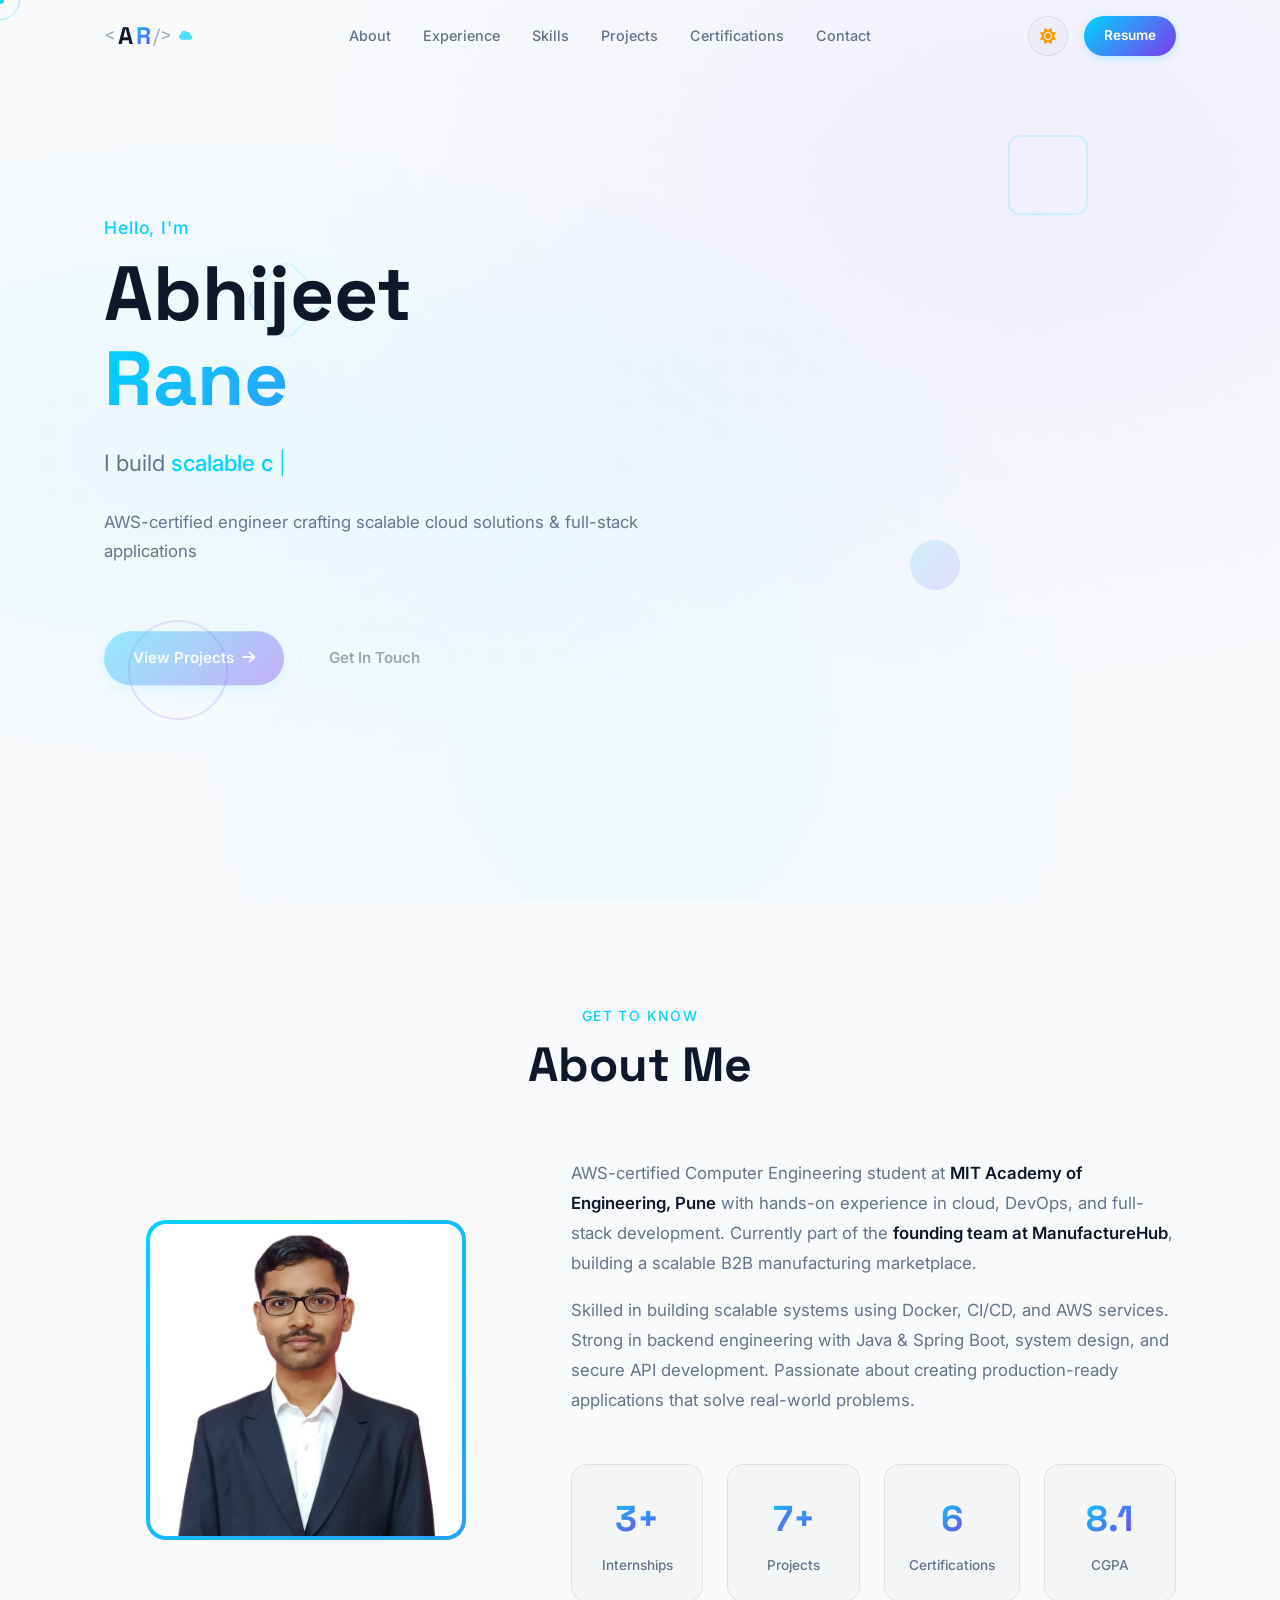
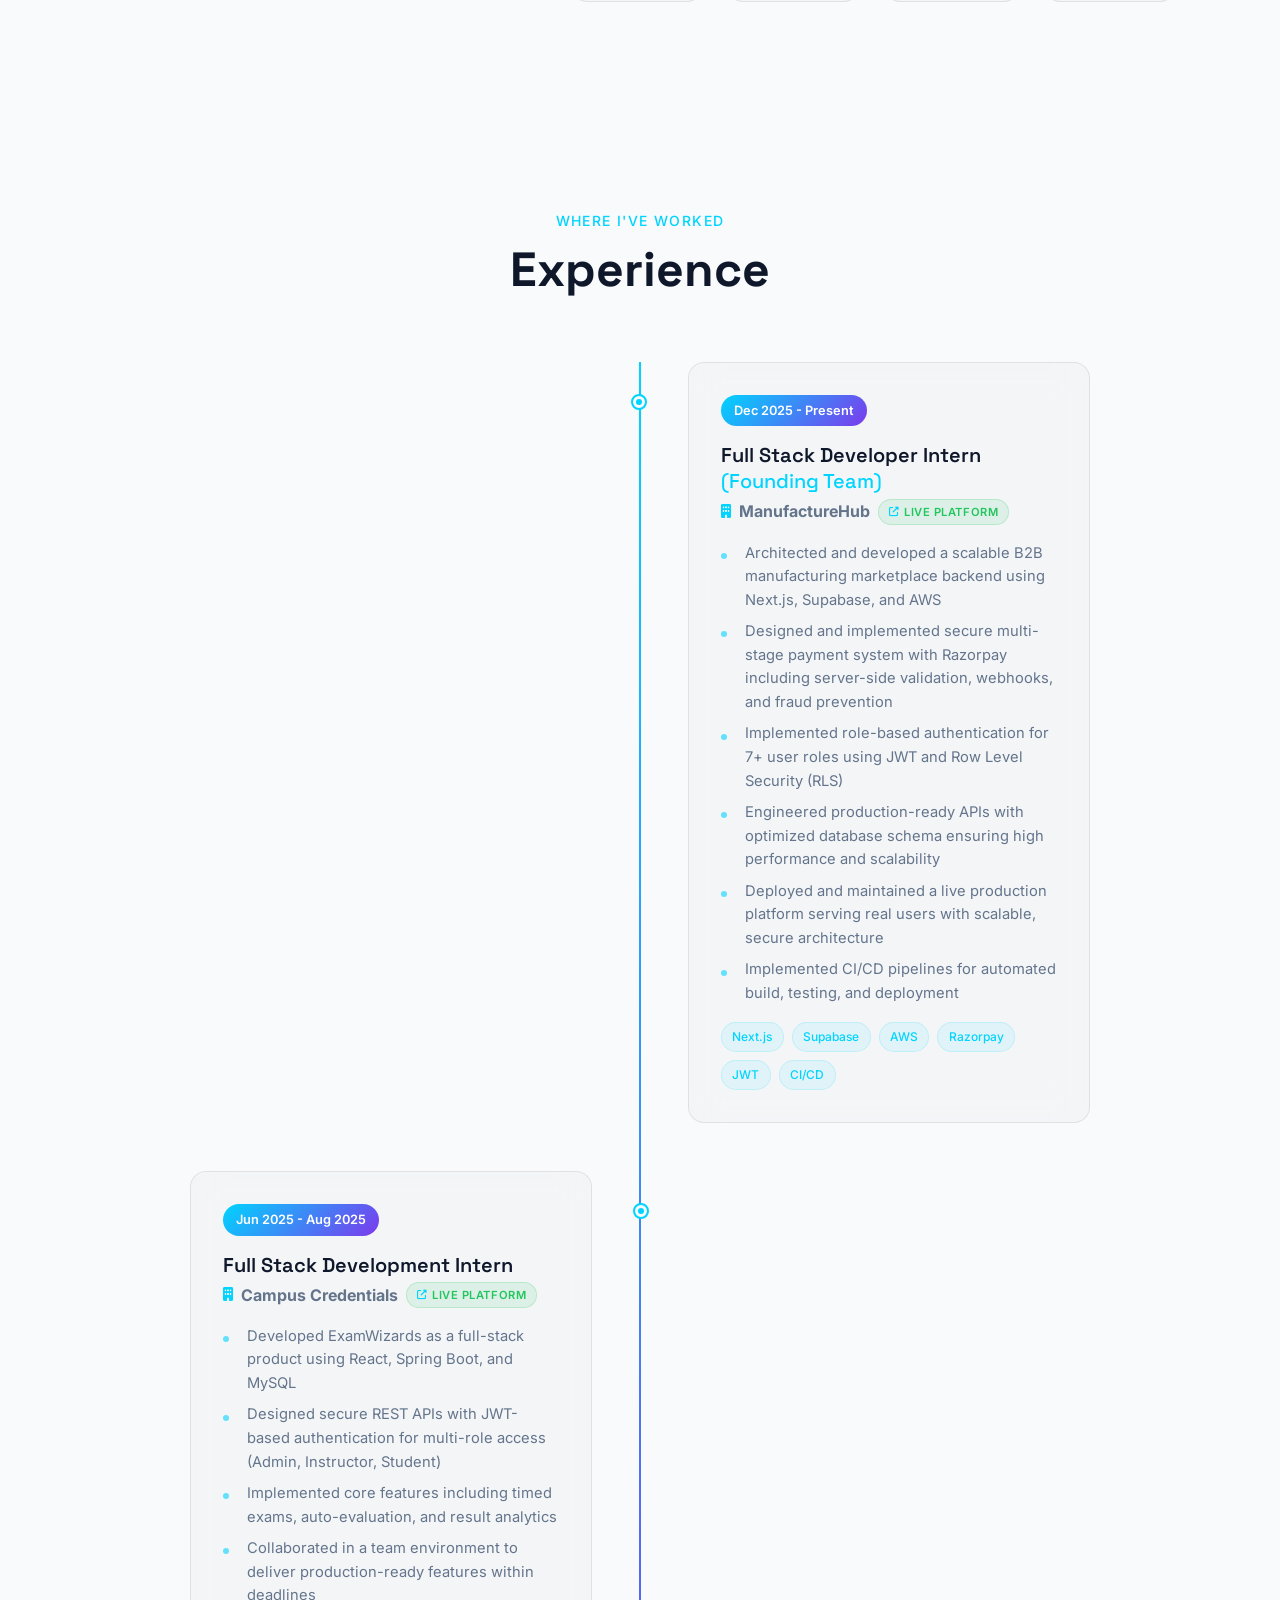
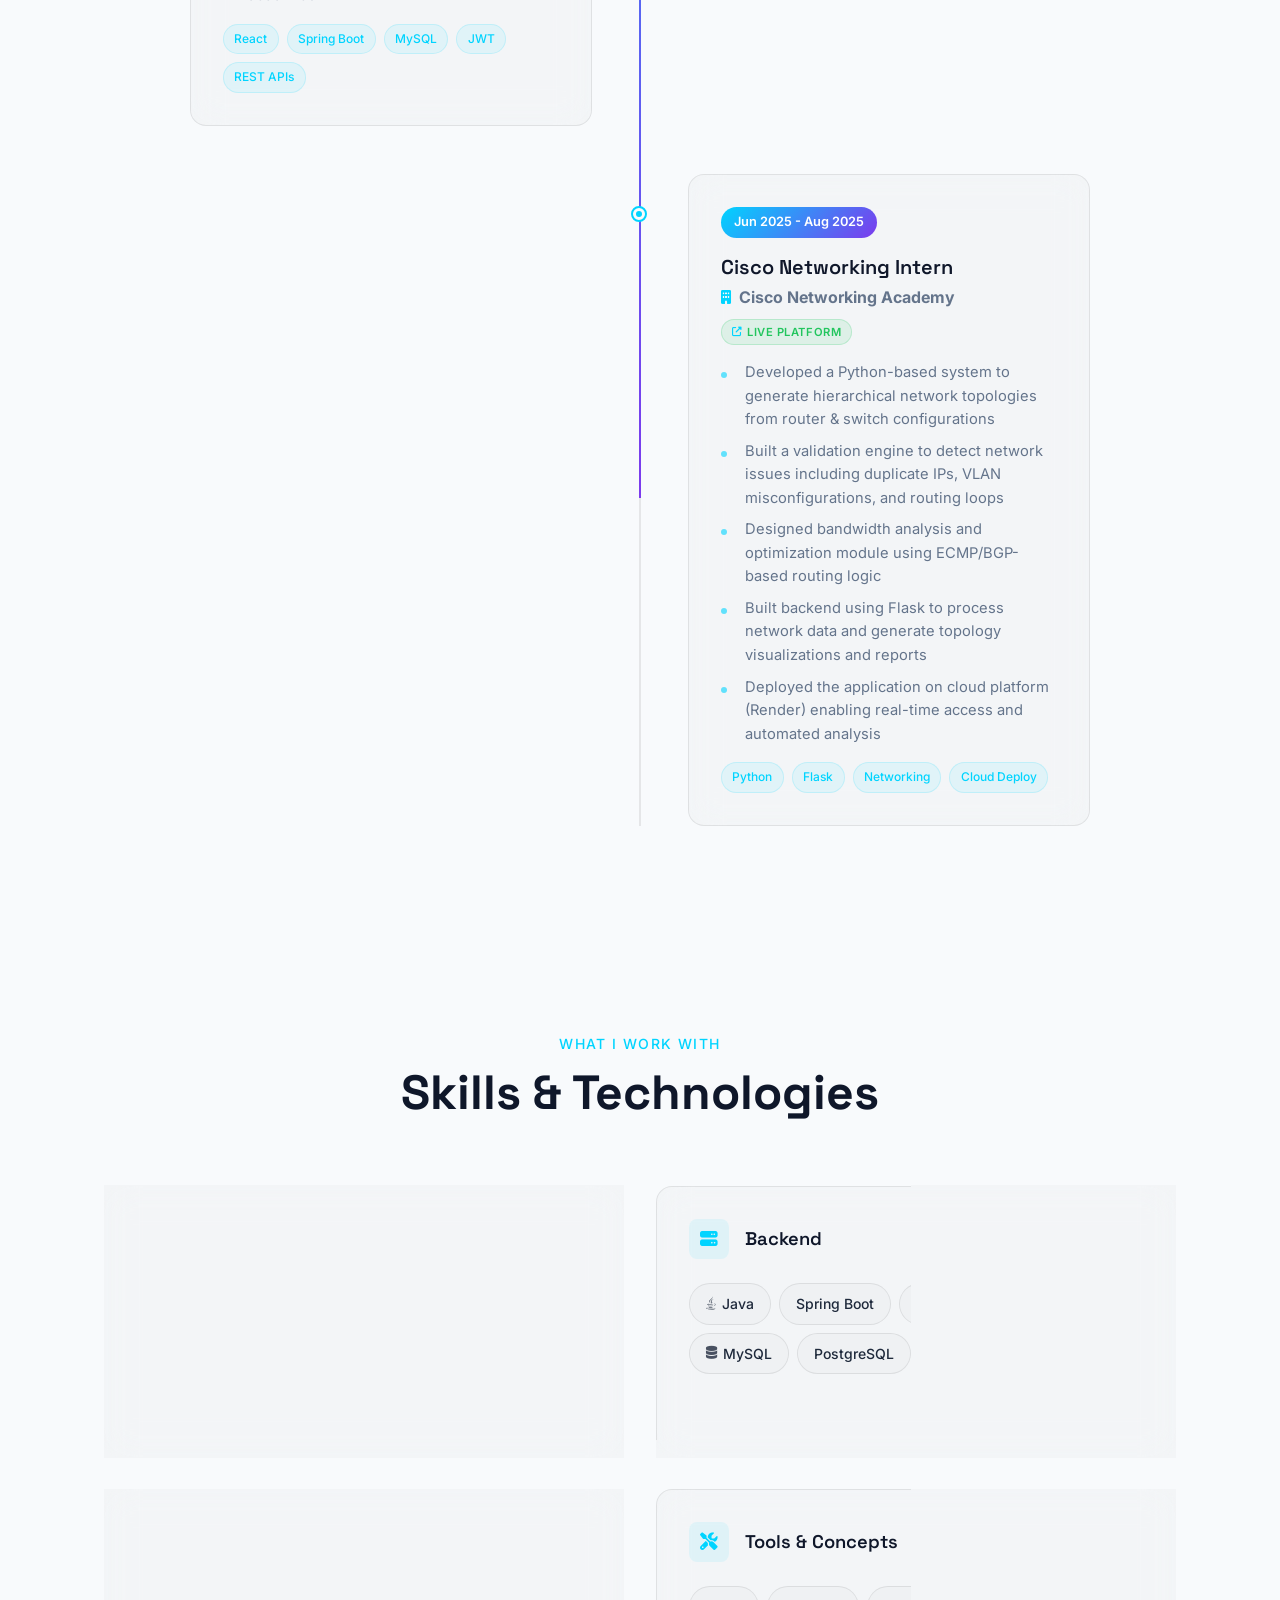
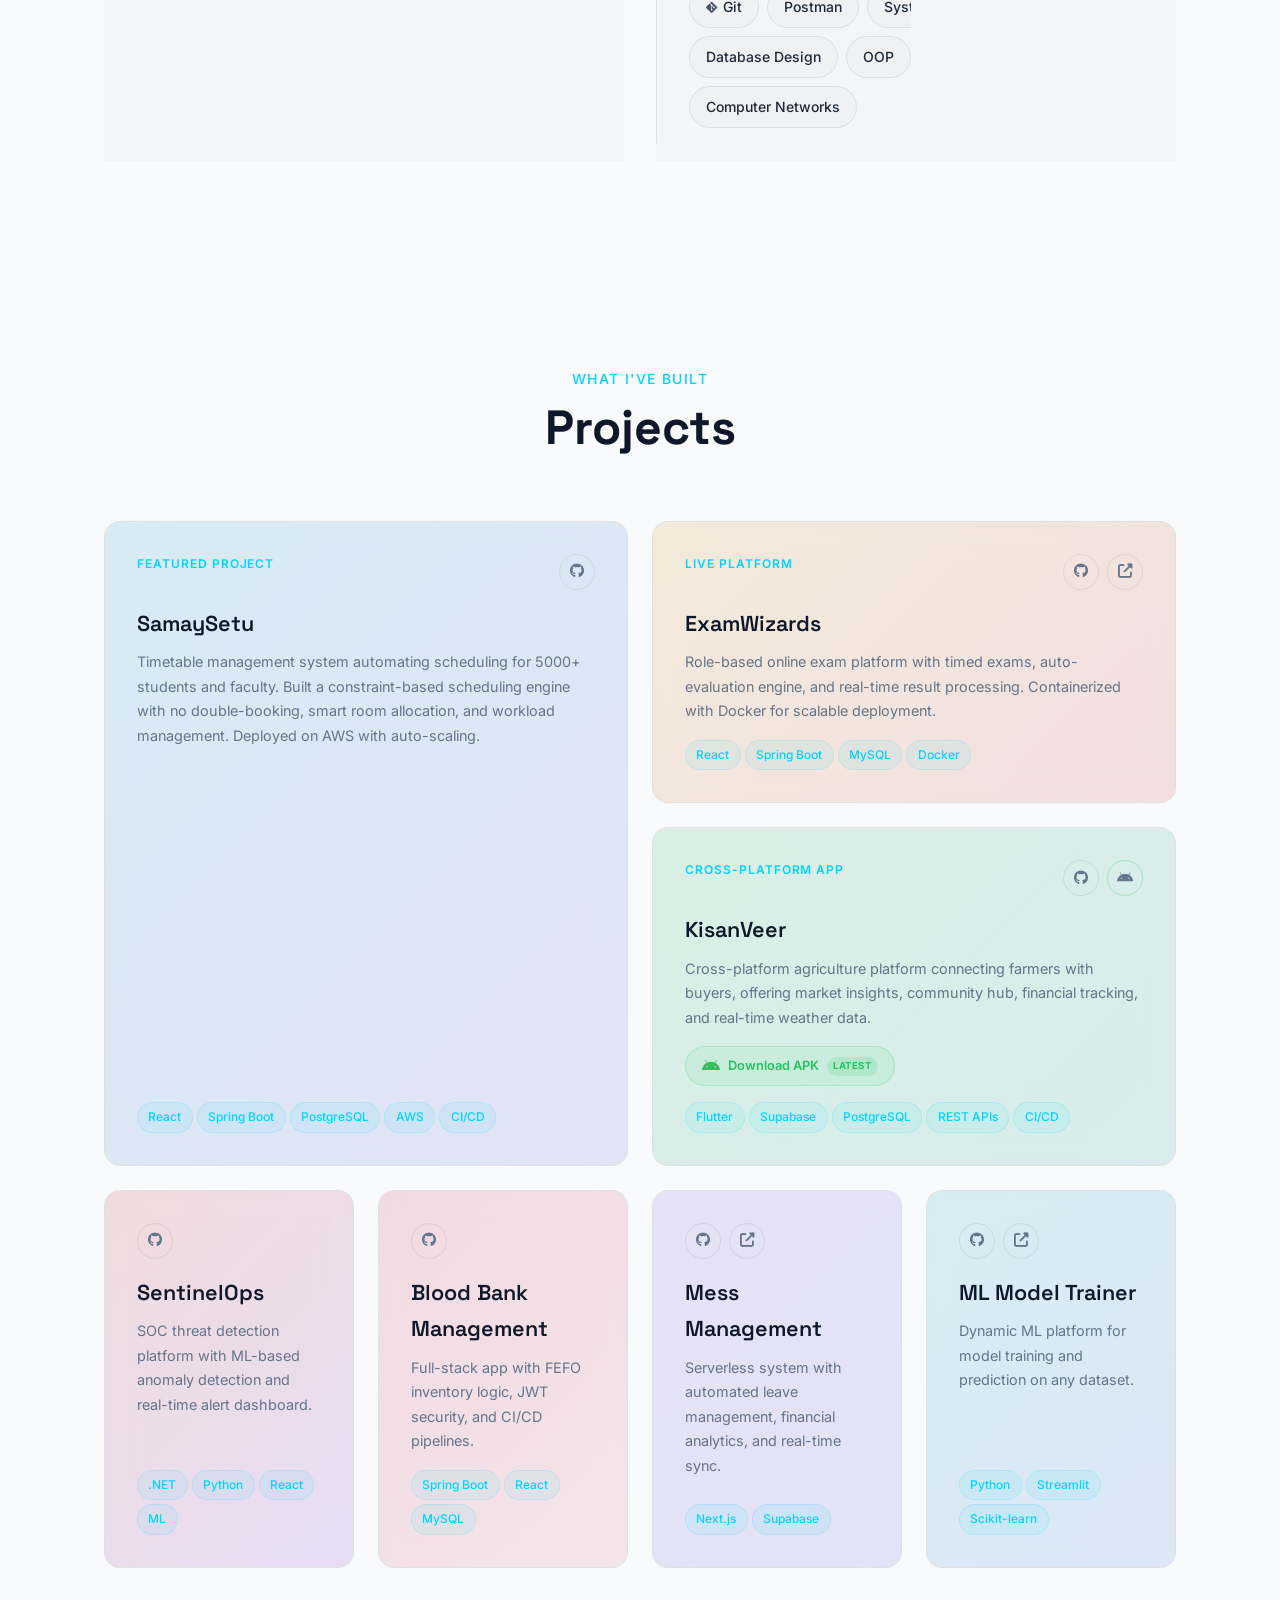
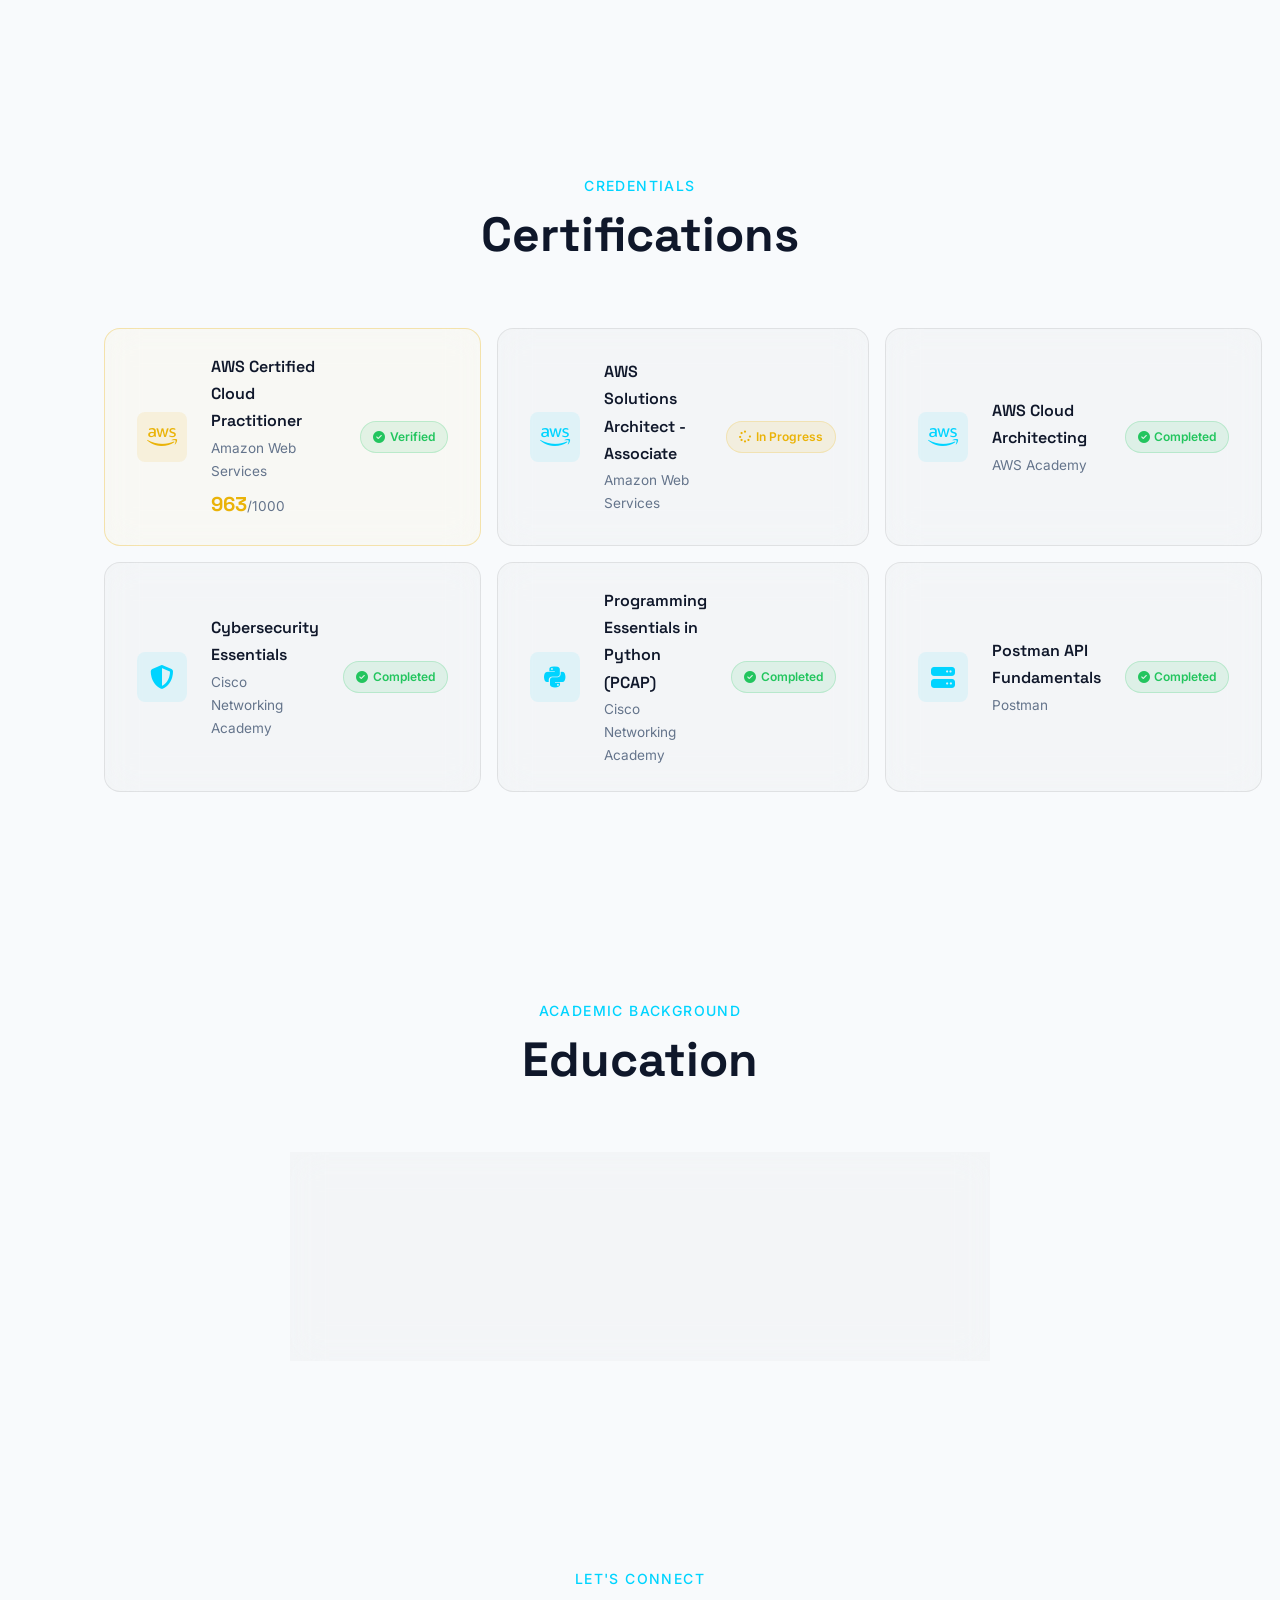
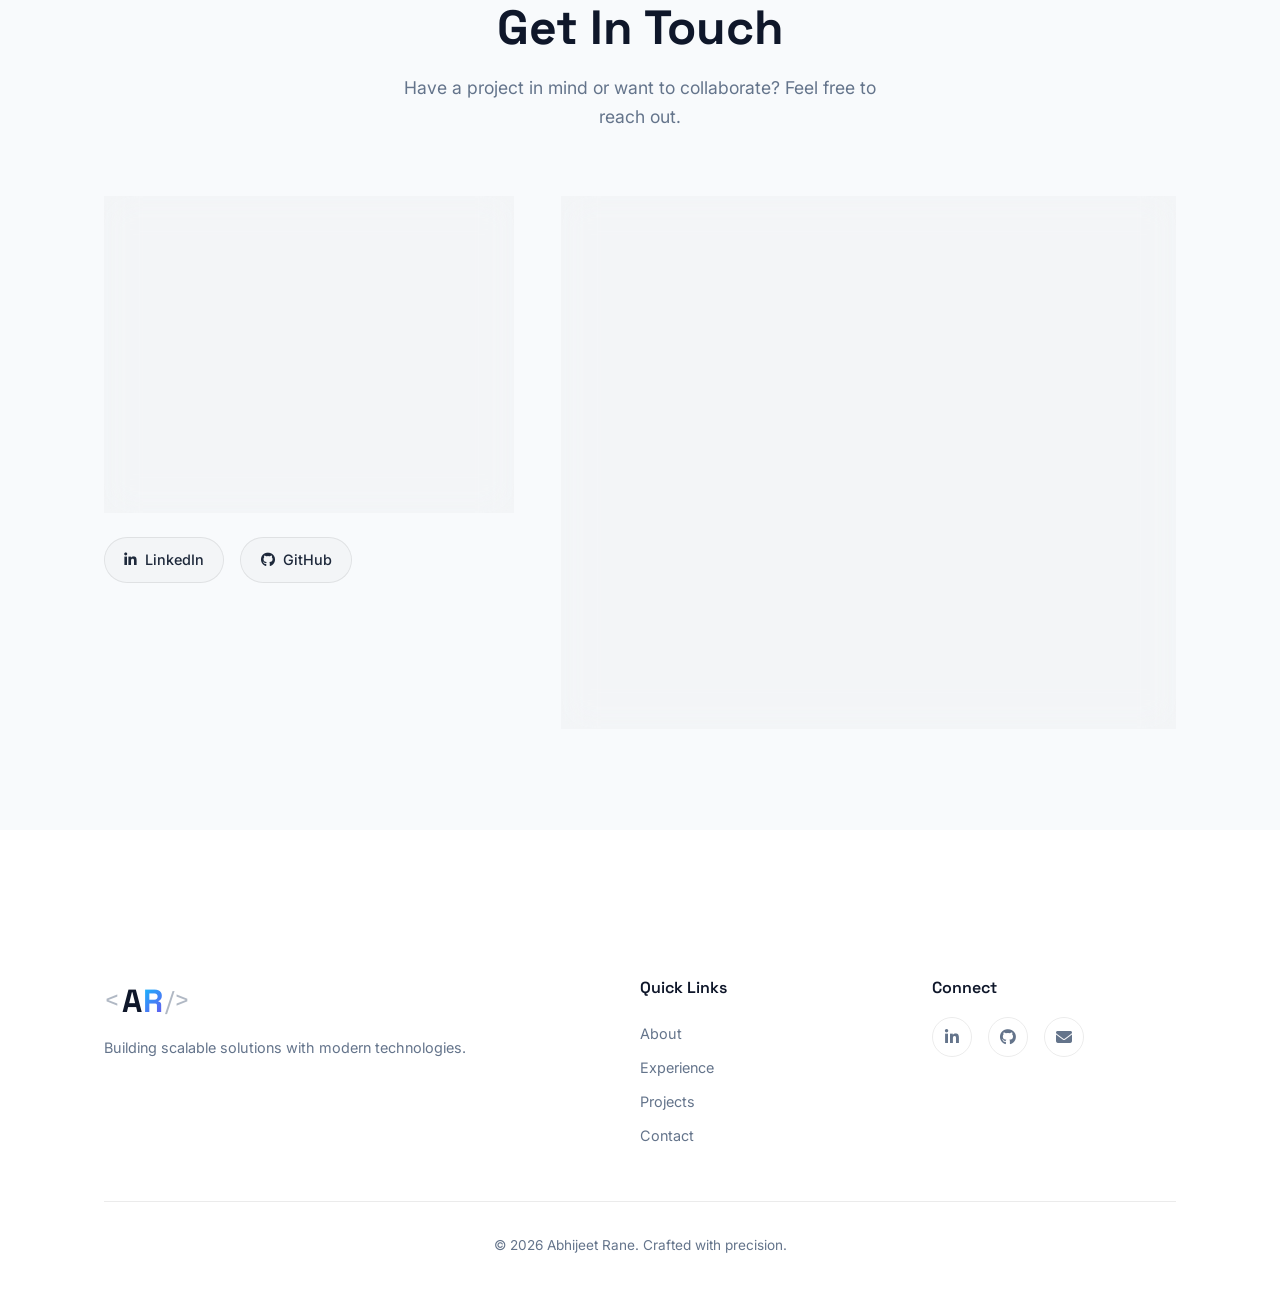
==== commit 92c52091: "Update Resume Link" ====
--- a/index.html
+++ b/index.html
@@ -158,7 +158,7 @@
                     <i class="fas fa-moon theme-toggle__icon theme-toggle__icon--dark"></i>
                     <i class="fas fa-sun theme-toggle__icon theme-toggle__icon--light"></i>
                 </button>
-                <a href="https://drive.google.com/file/d/1AynPasjRDGIAK4ZQVd2vBgh7gUd3uJJc/view?usp=sharing" target="_blank" rel="noopener" class="navbar__cta">Resume</a>
+                <a href="https://drive.google.com/file/d/1KdEZASu2tzhnvpbstn0txe4d7CibTbQL/view?usp=sharing" target="_blank" rel="noopener" class="navbar__cta">Resume</a>
                 <button class="navbar__hamburger" id="hamburger" aria-label="Toggle menu" aria-expanded="false" aria-controls="nav-menu">
                     <span></span>
                     <span></span>
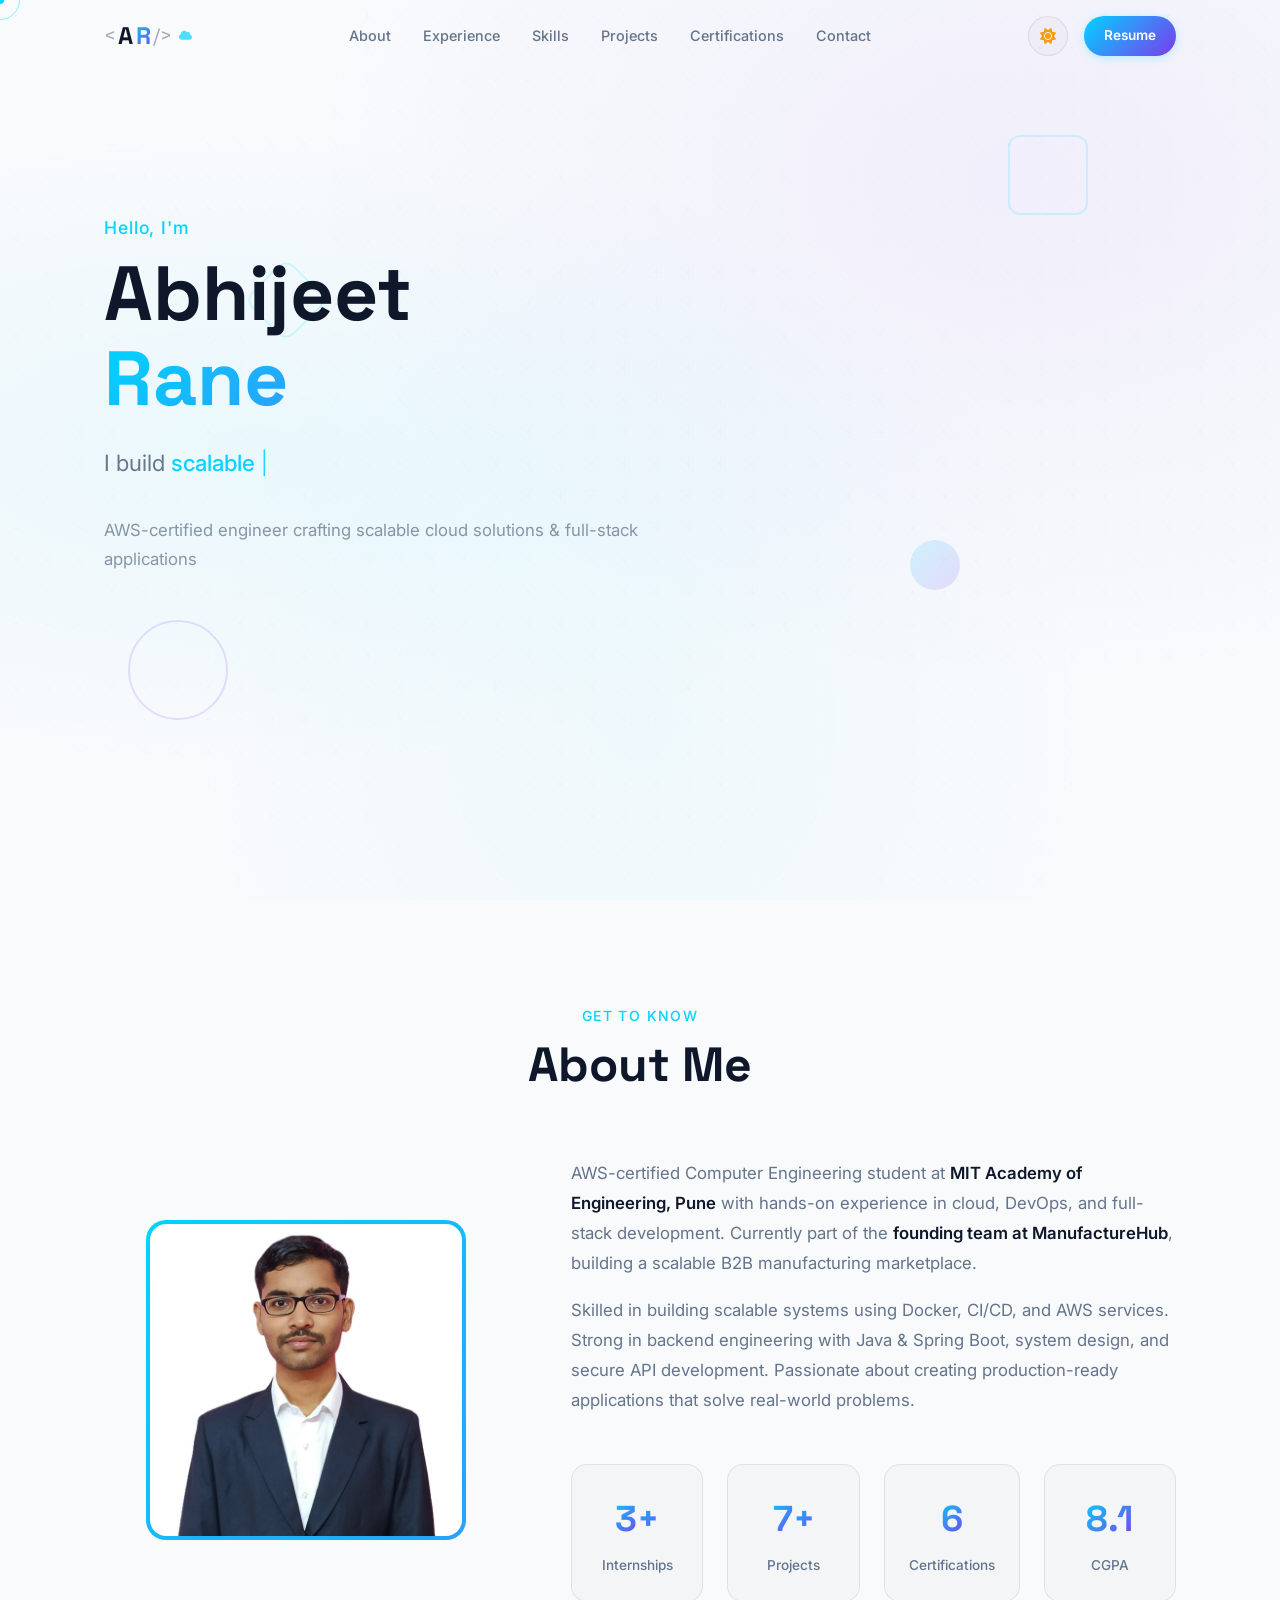
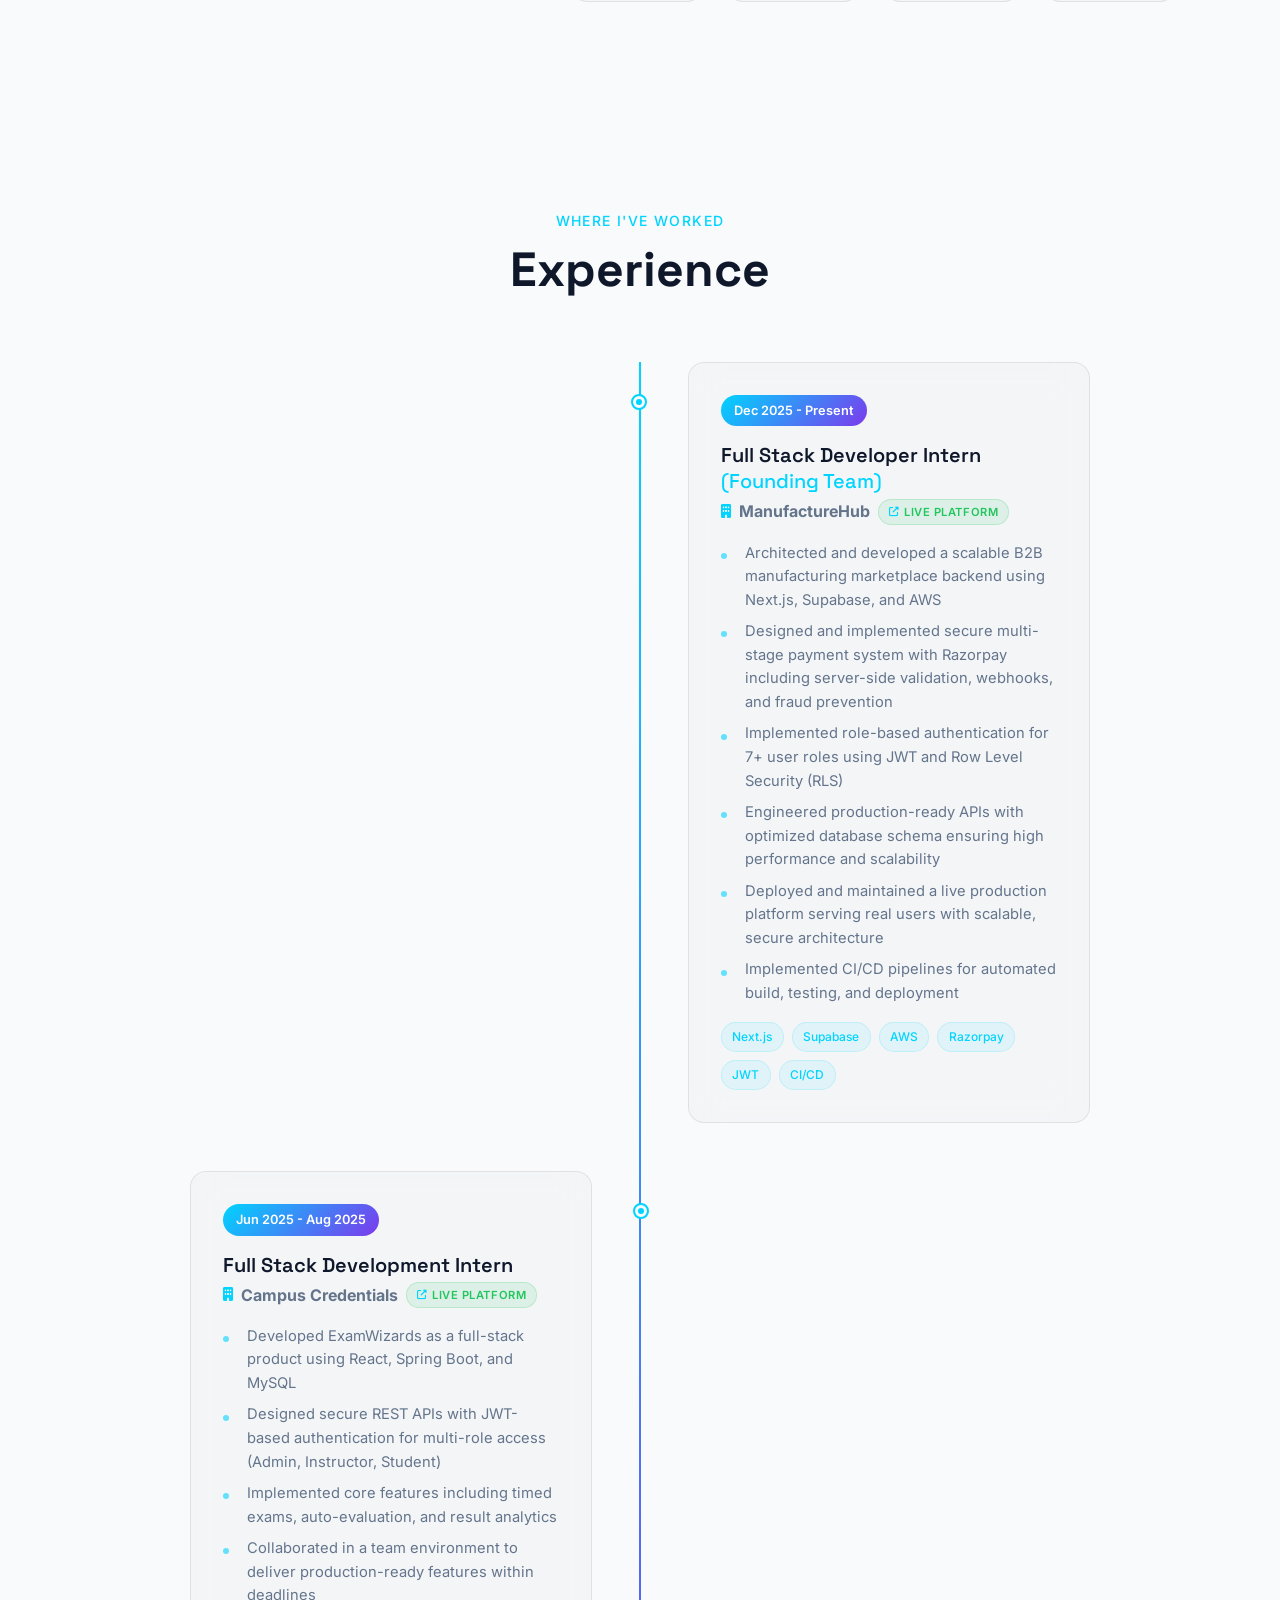
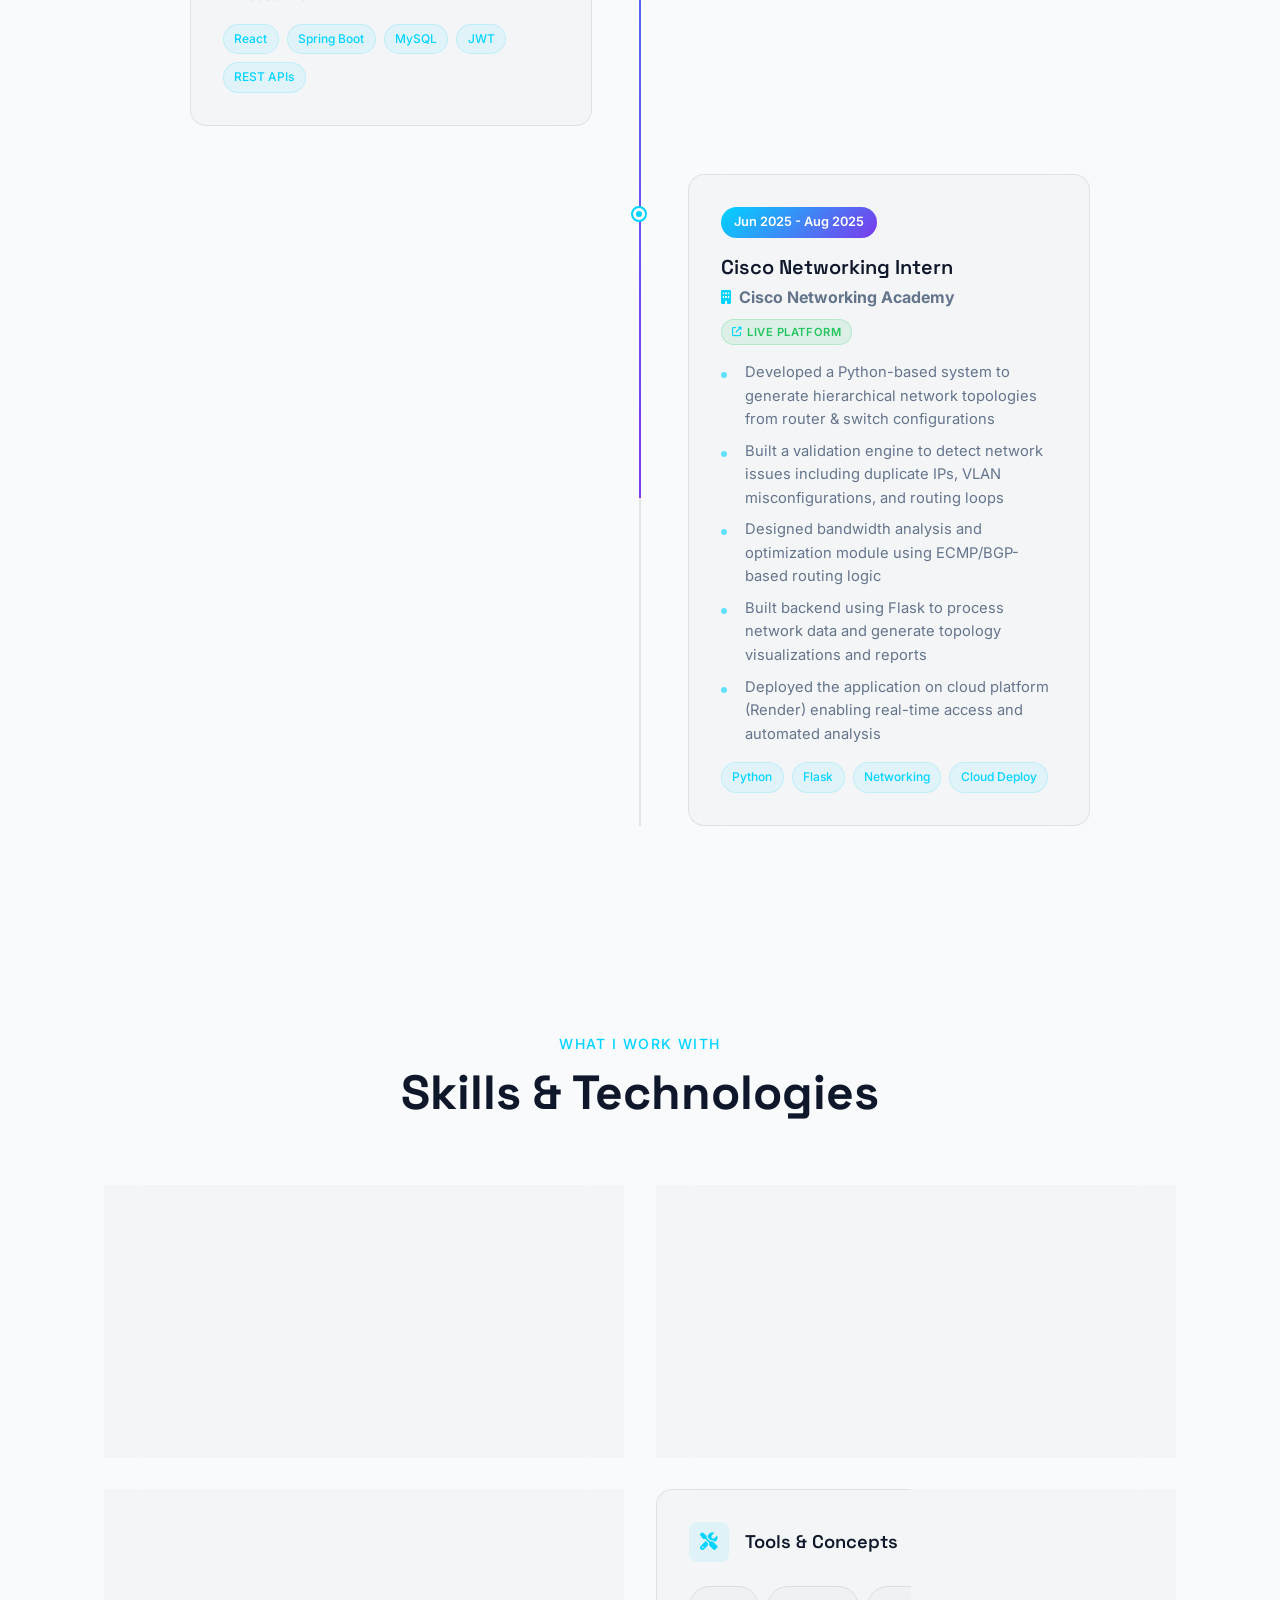
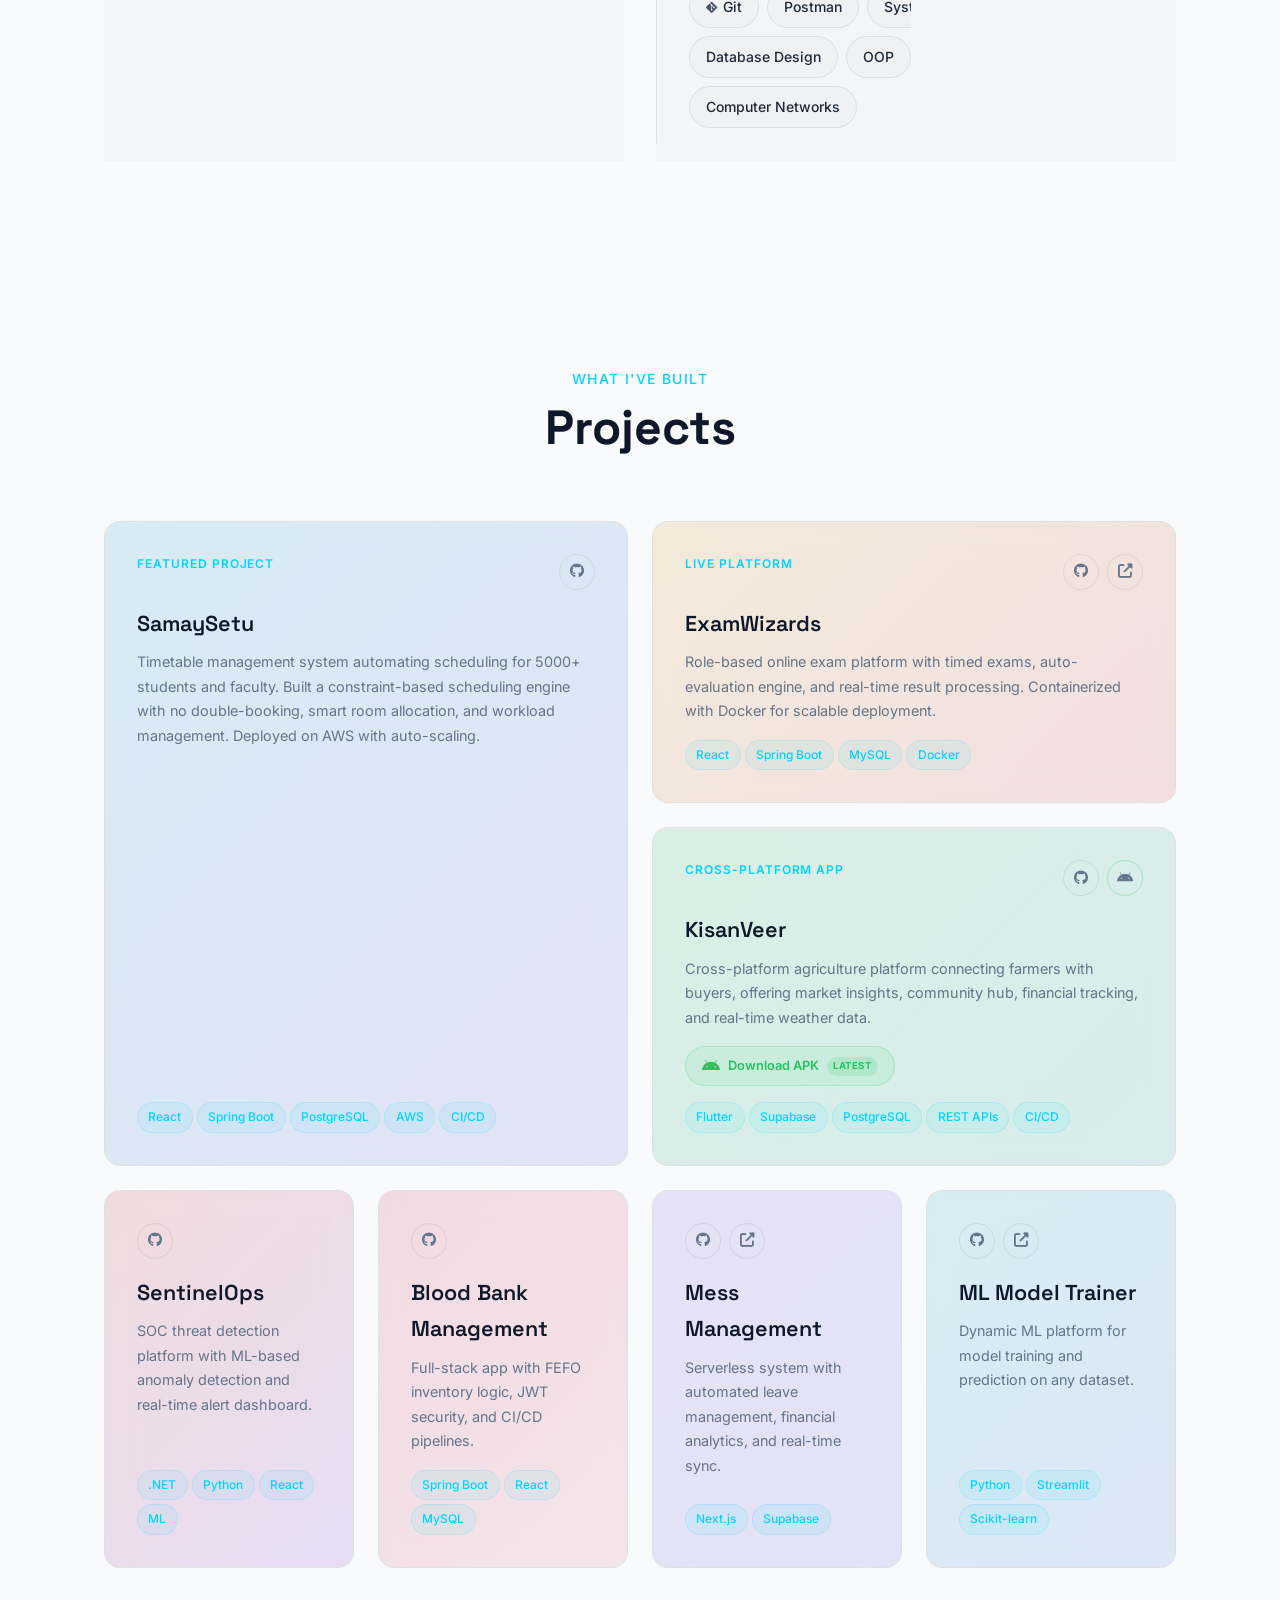
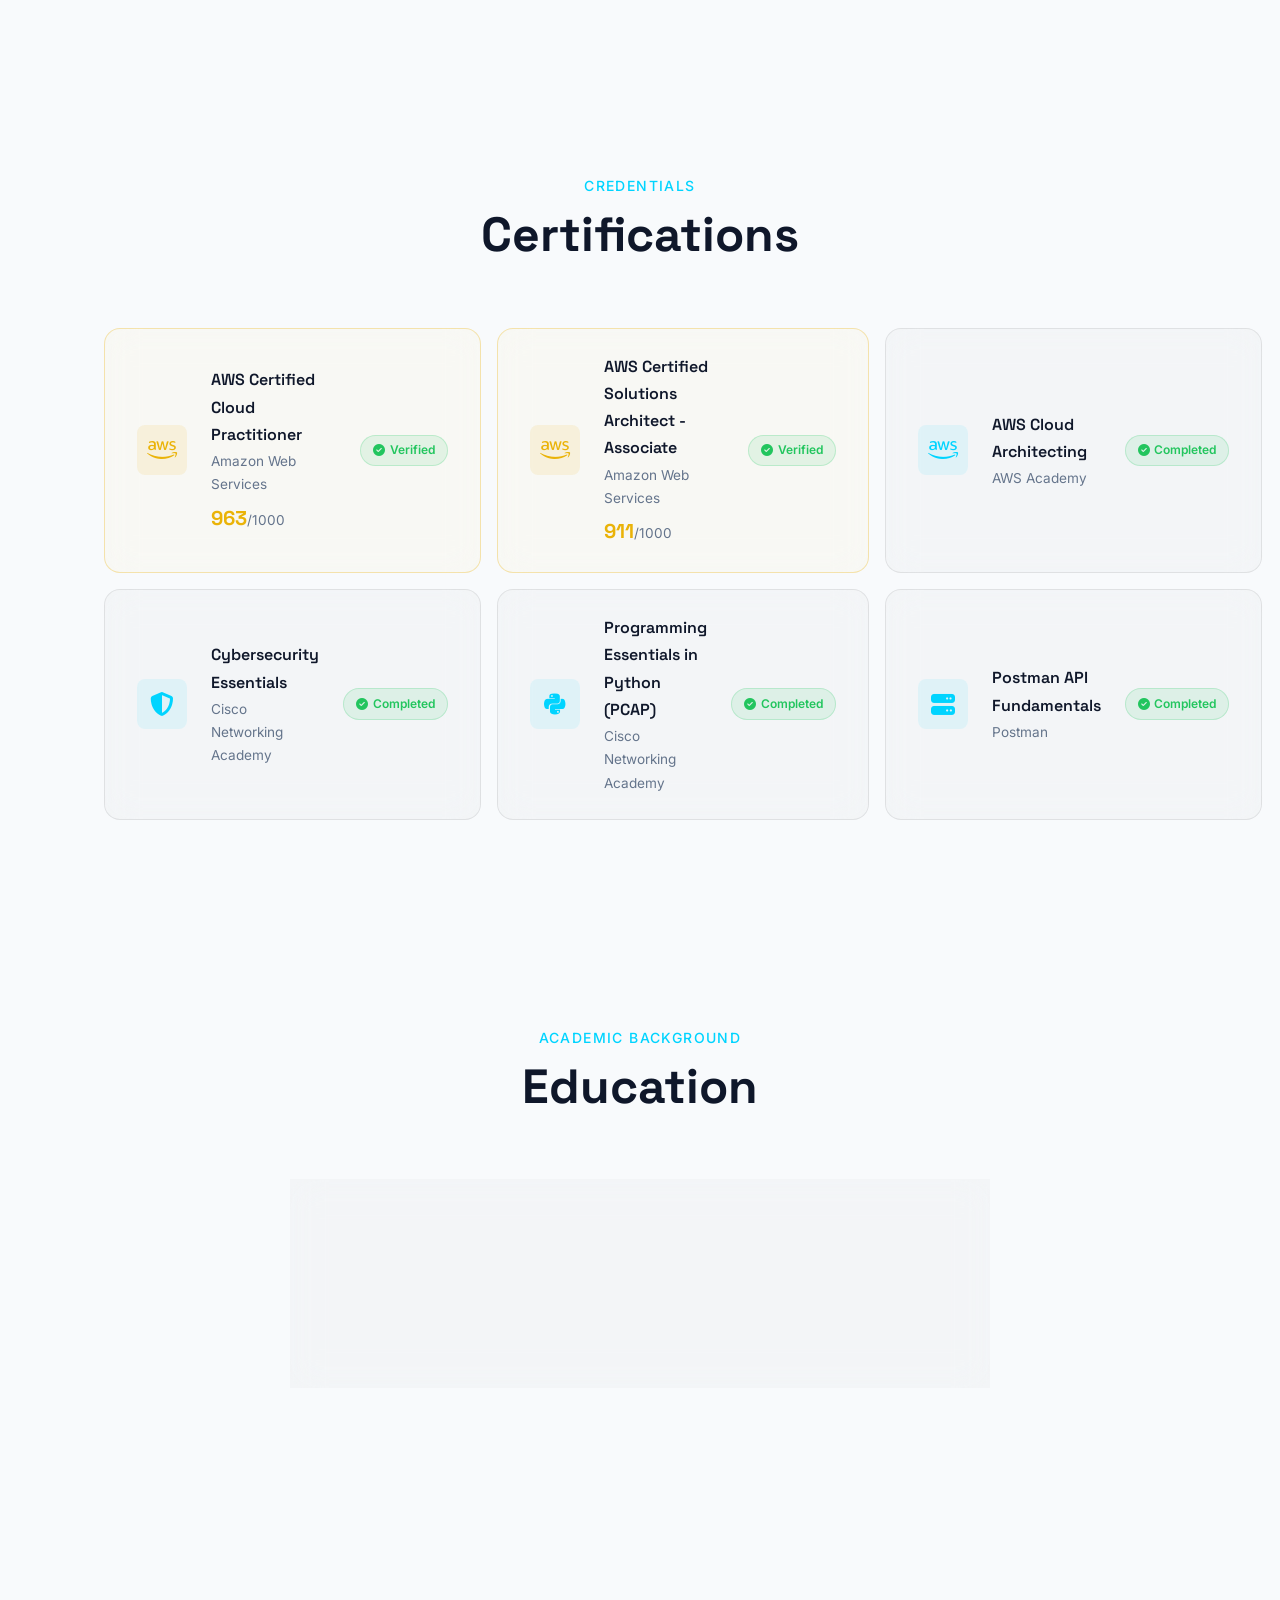
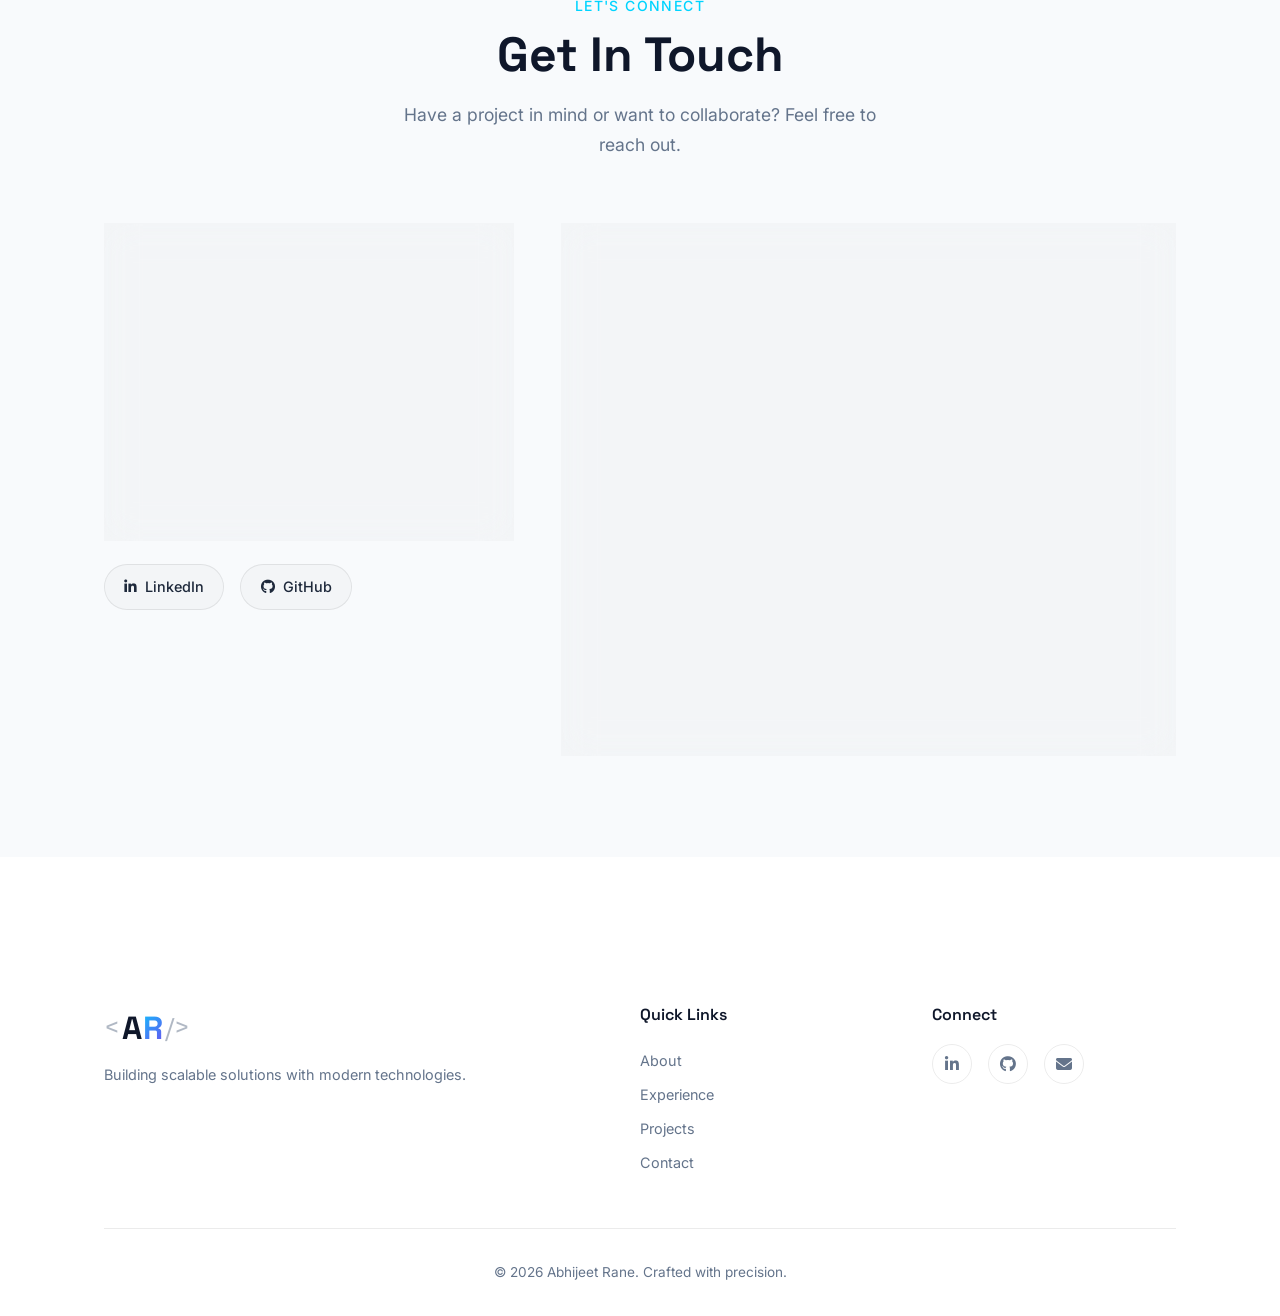
==== commit 6e2561e7: "Update certification card details and indices" ====
--- a/index.html
+++ b/index.html
@@ -661,21 +661,24 @@
                     </div>
 
                     <!-- AWS SA Associate -->
-                    <div class="cert-card glass-card">
+                    <div class="cert-card cert-card--highlight glass-card" data-cert-index="1">
                         <div class="cert-card__icon">
                             <i class="fab fa-aws"></i>
                         </div>
                         <div class="cert-card__info">
-                            <h3 class="cert-card__title">AWS Solutions Architect - Associate</h3>
+                            <h3 class="cert-card__title">AWS Certified Solutions Architect - Associate</h3>
                             <p class="cert-card__issuer">Amazon Web Services</p>
-                        </div>
-                        <div class="cert-card__badge cert-card__badge--progress">
-                            <i class="fas fa-spinner"></i> In Progress
+                            <div class="cert-card__score">
+                                <span class="cert-card__score-value">911</span><span class="cert-card__score-total">/1000</span>
+                            </div>
+                        </div>
+                        <div class="cert-card__badge cert-card__badge--verified">
+                            <i class="fas fa-check-circle"></i> Verified
                         </div>
                     </div>
 
                     <!-- AWS Cloud Architecting -->
-                    <div class="cert-card glass-card" data-cert-index="1">
+                    <div class="cert-card glass-card" data-cert-index="2">
                         <div class="cert-card__icon">
                             <i class="fab fa-aws"></i>
                         </div>
@@ -689,7 +692,7 @@
                     </div>
 
                     <!-- Cisco Cybersecurity -->
-                    <div class="cert-card glass-card" data-cert-index="2">
+                    <div class="cert-card glass-card" data-cert-index="3">
                         <div class="cert-card__icon">
                             <i class="fas fa-shield-halved"></i>
                         </div>
@@ -703,7 +706,7 @@
                     </div>
 
                     <!-- PCAP Python -->
-                    <div class="cert-card glass-card" data-cert-index="3">
+                    <div class="cert-card glass-card" data-cert-index="4">
                         <div class="cert-card__icon">
                             <i class="fab fa-python"></i>
                         </div>
@@ -717,7 +720,7 @@
                     </div>
 
                     <!-- Postman API -->
-                    <div class="cert-card glass-card" data-cert-index="4">
+                    <div class="cert-card glass-card" data-cert-index="5">
                         <div class="cert-card__icon">
                             <i class="fas fa-server"></i>
                         </div>
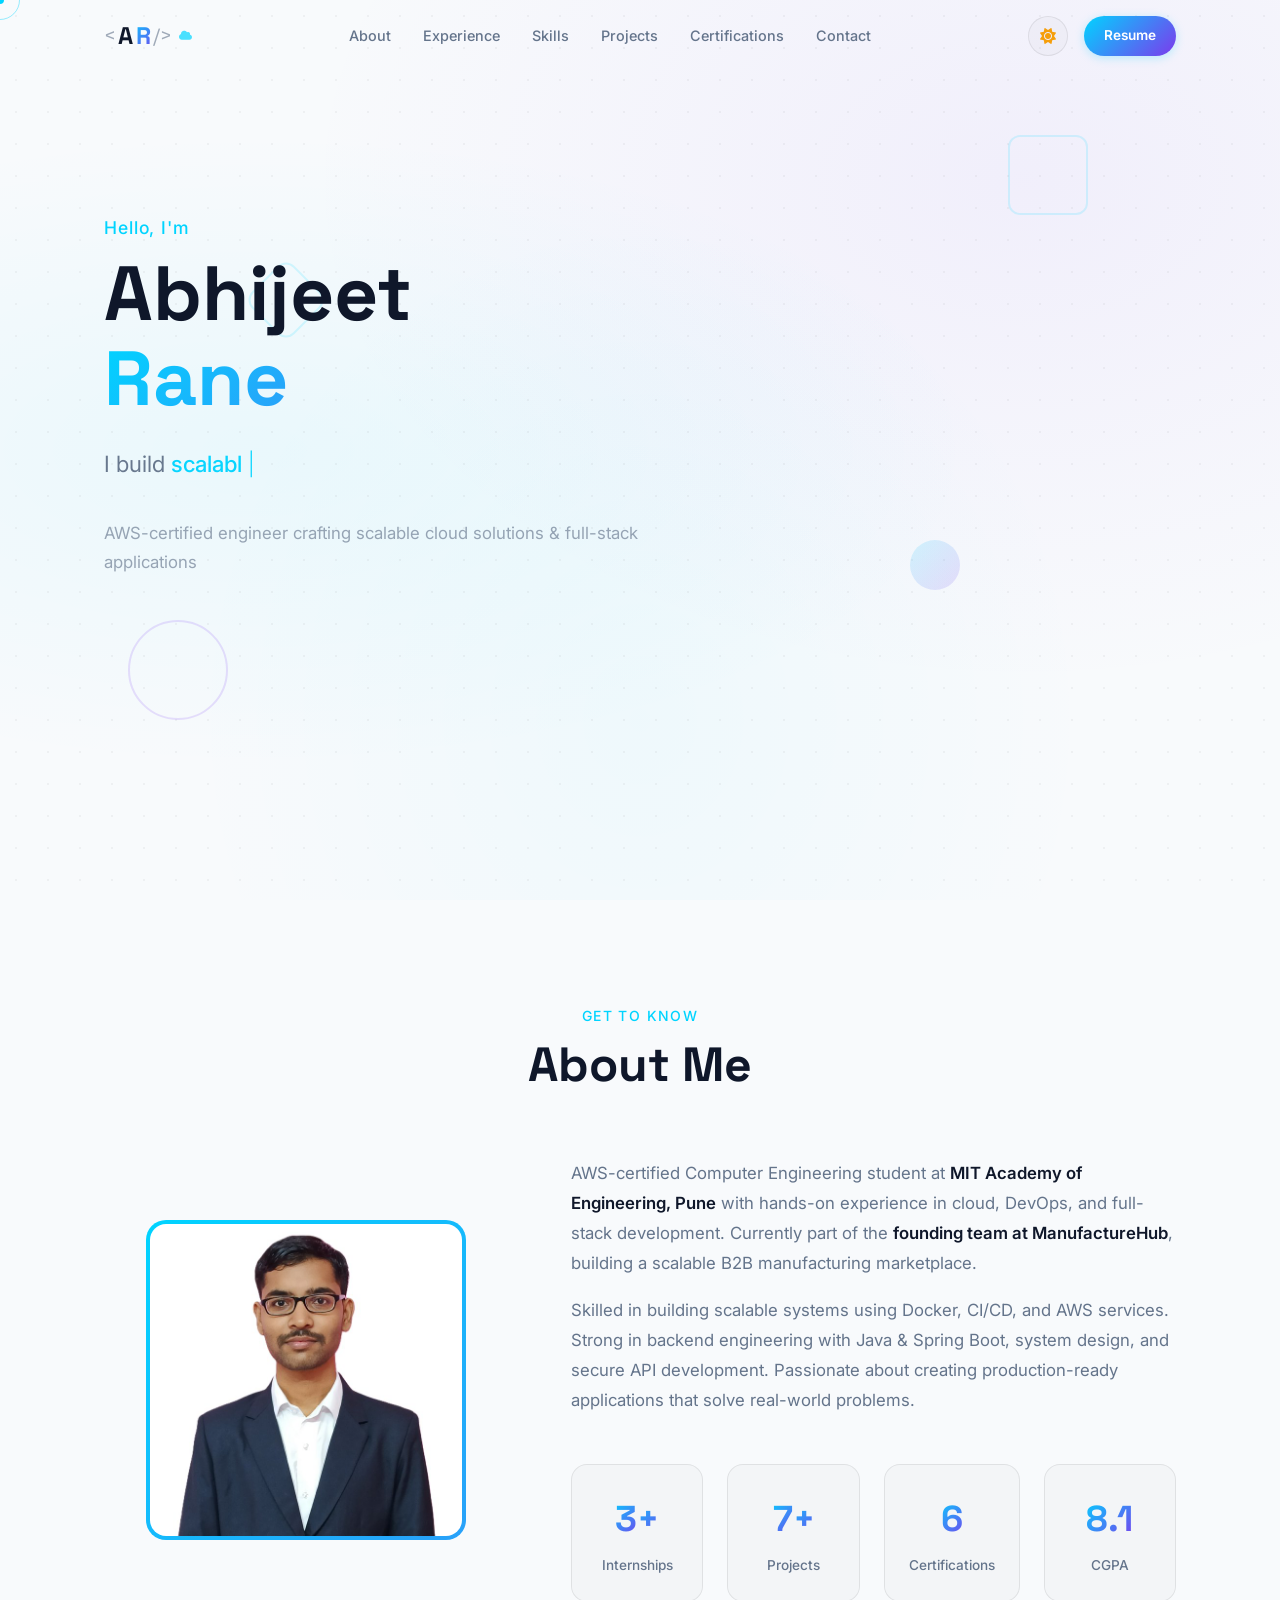
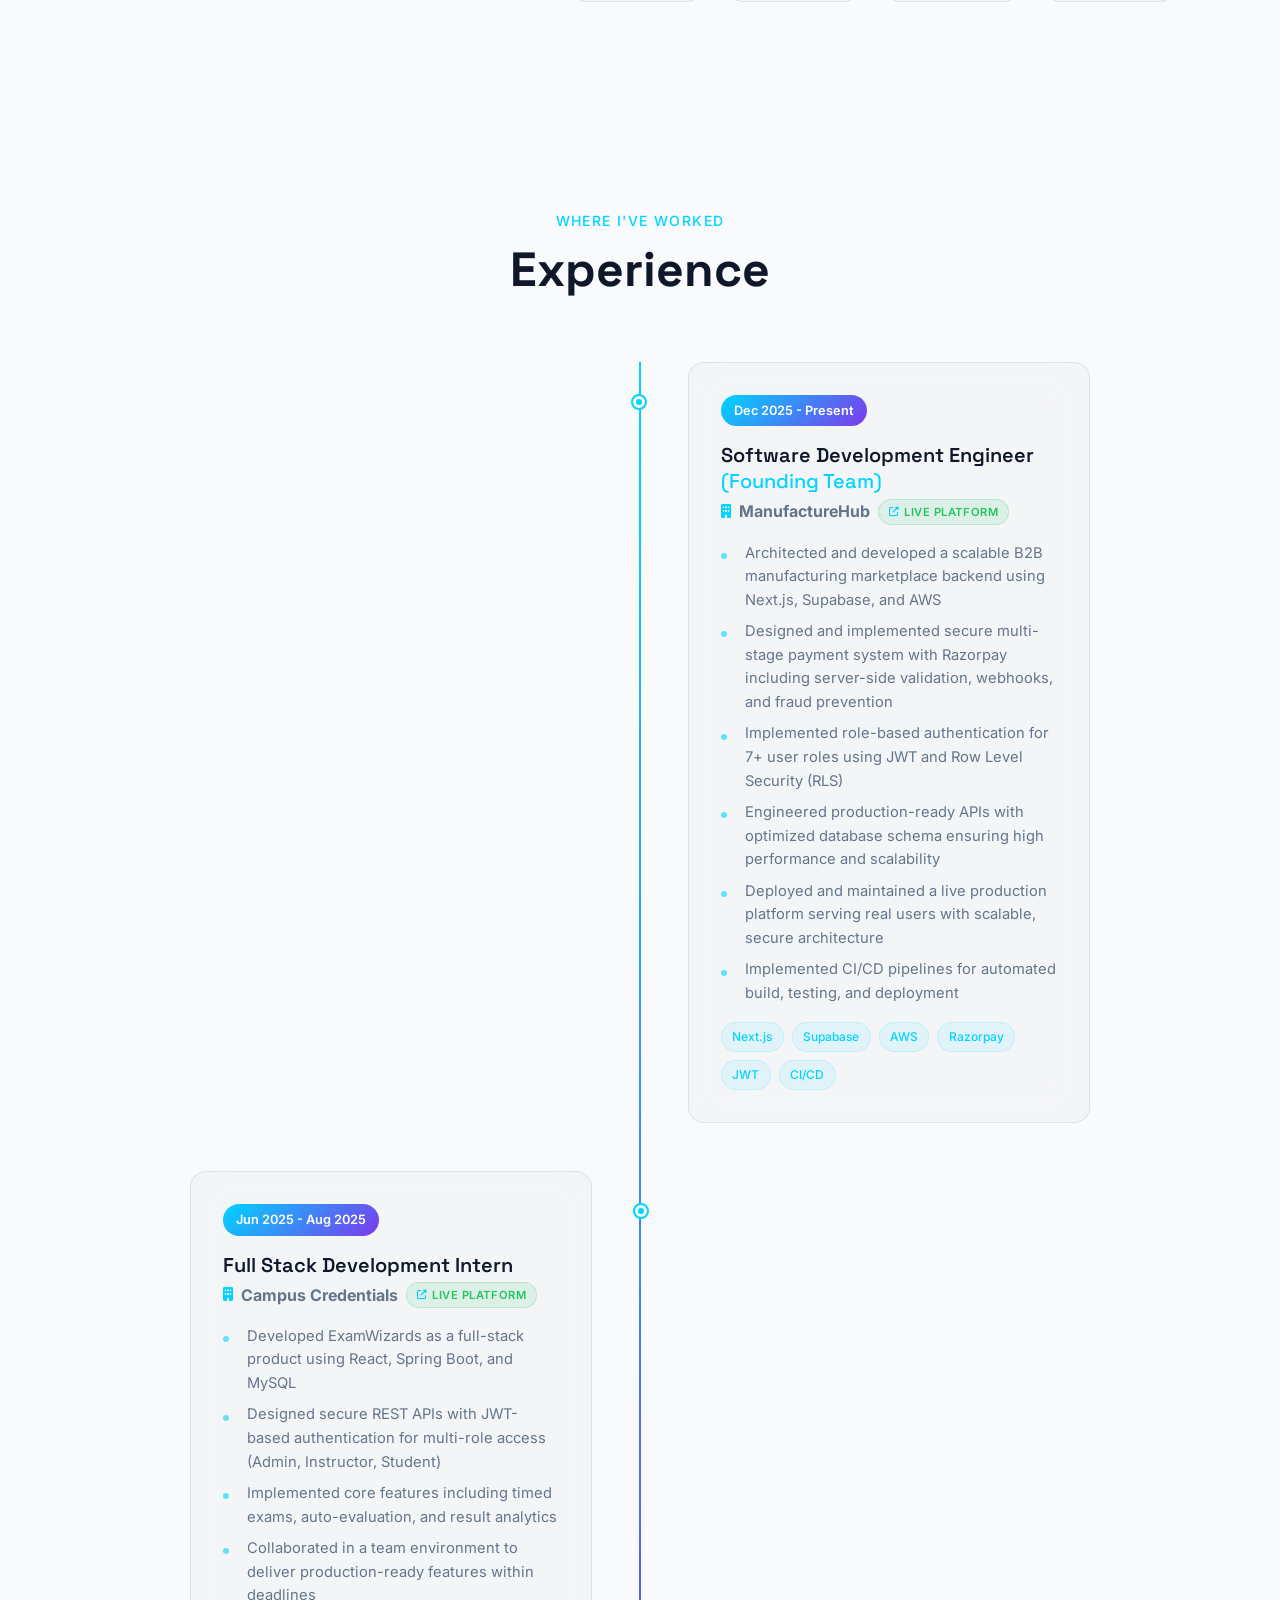
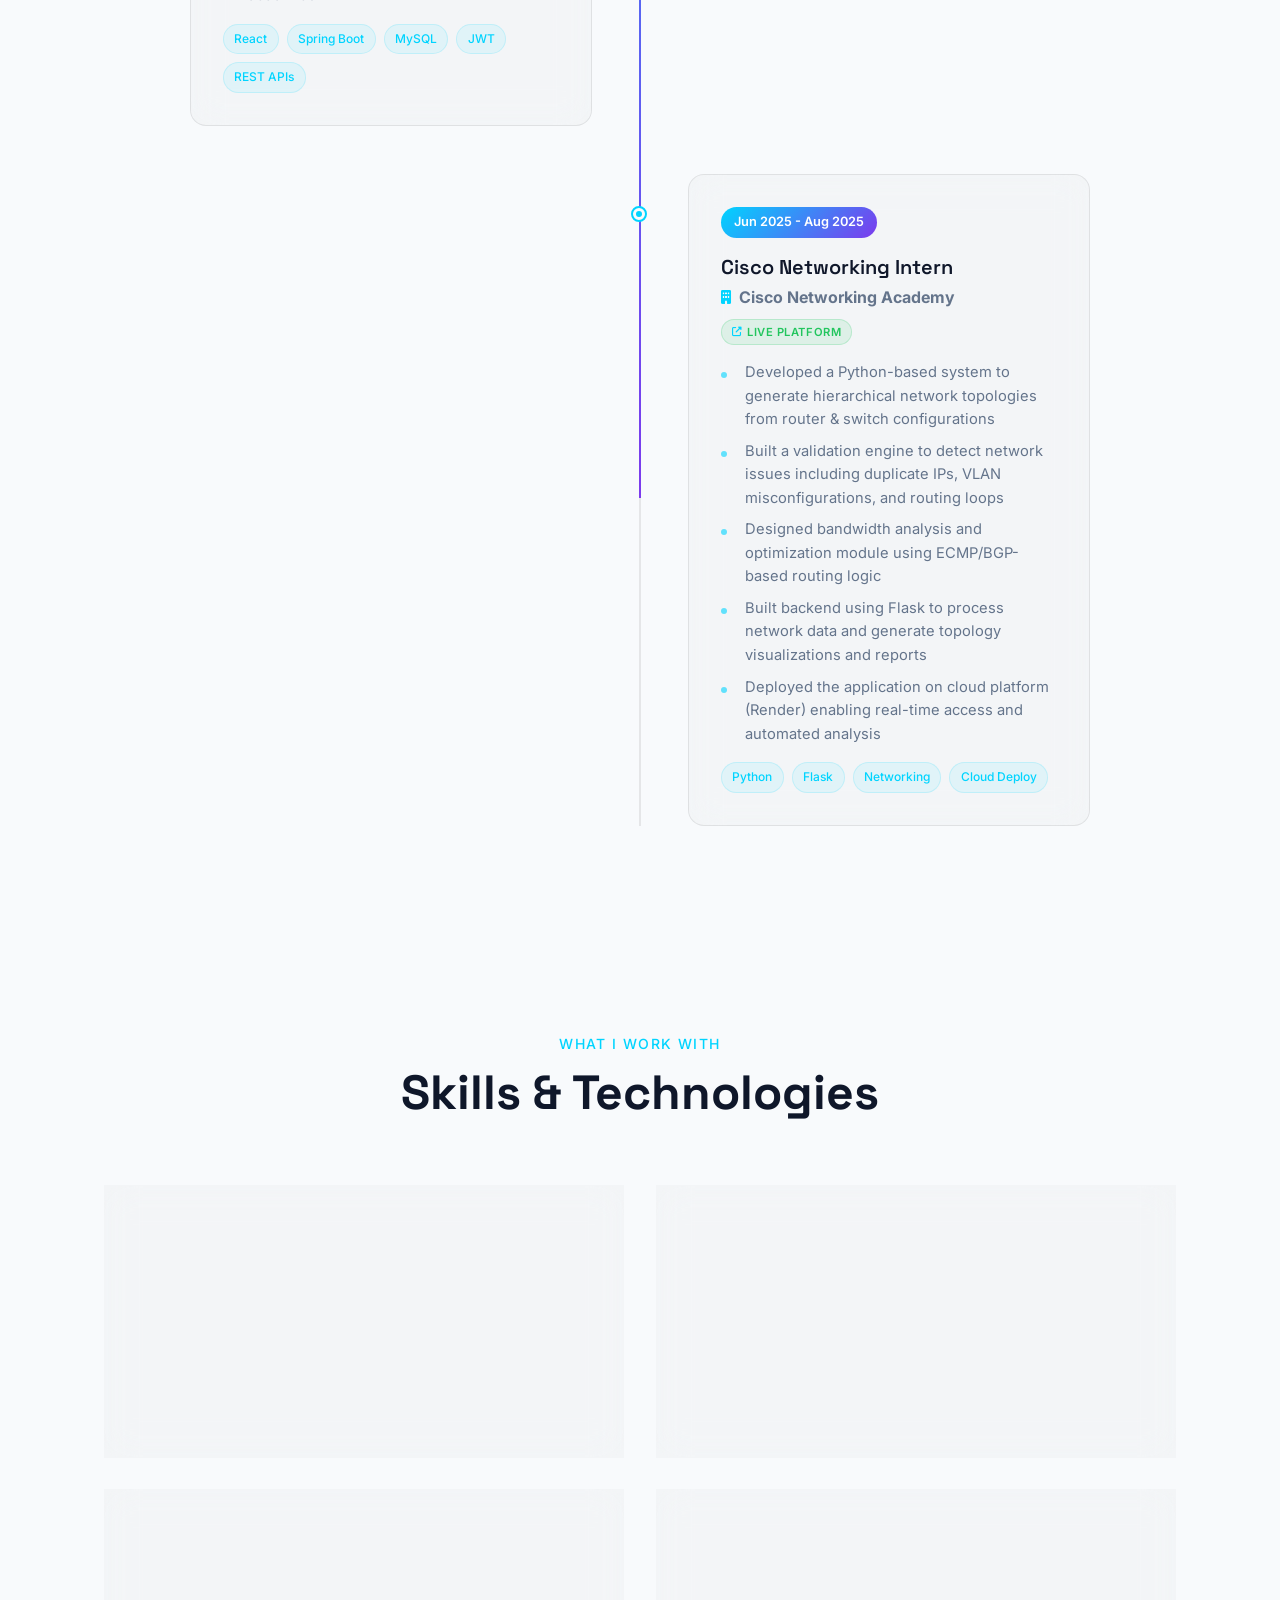
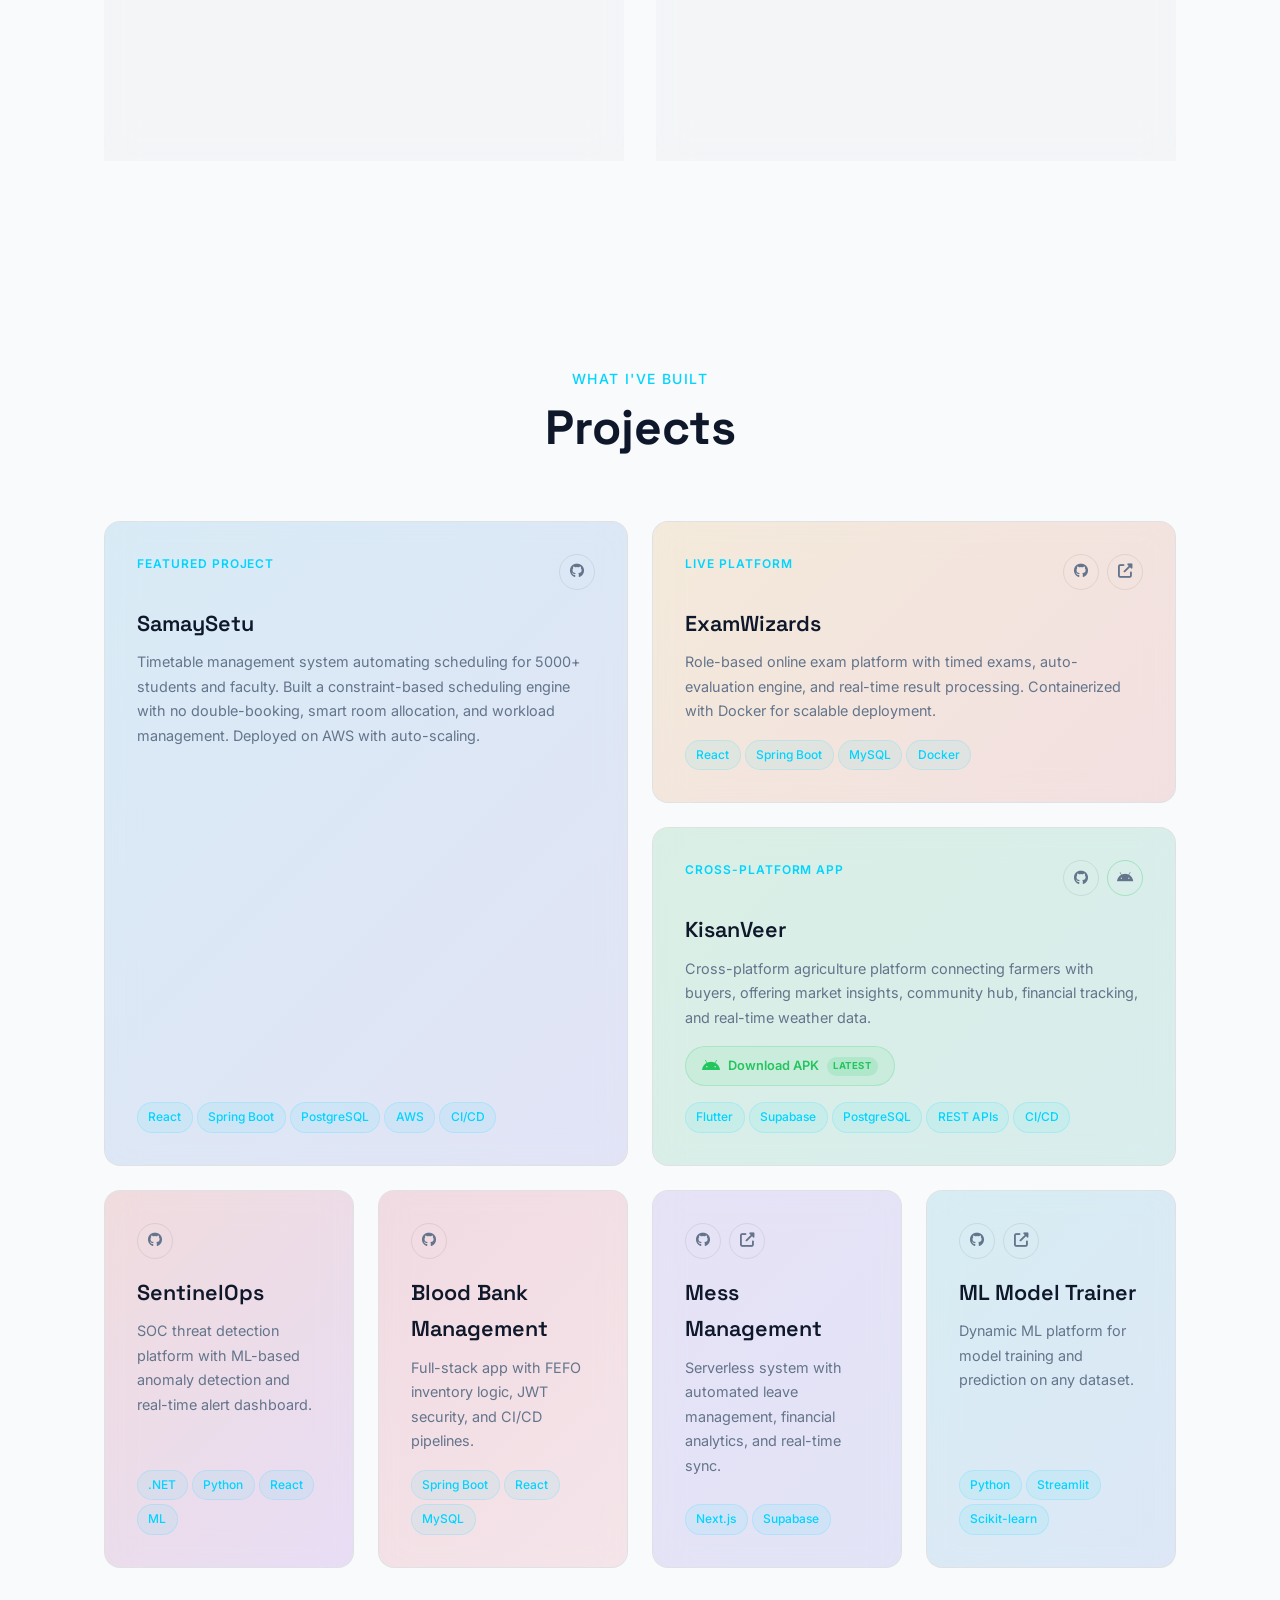
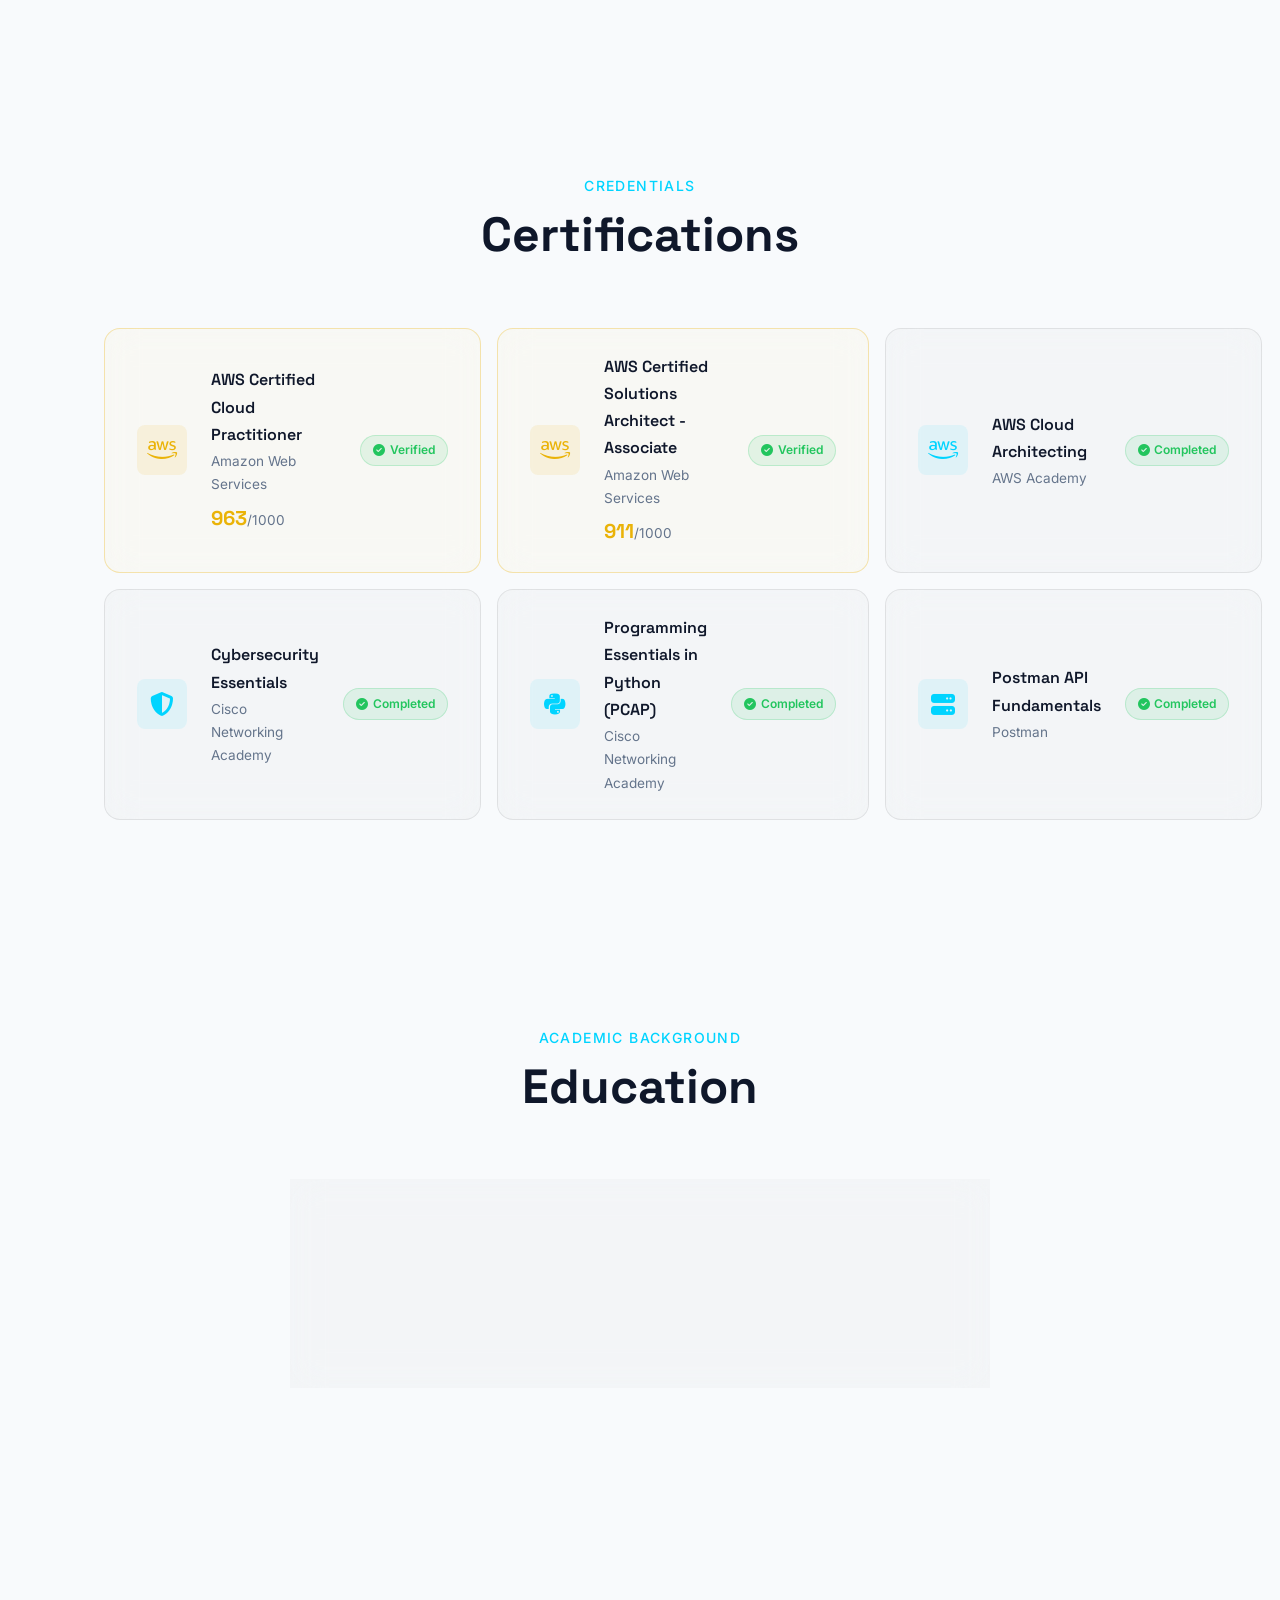
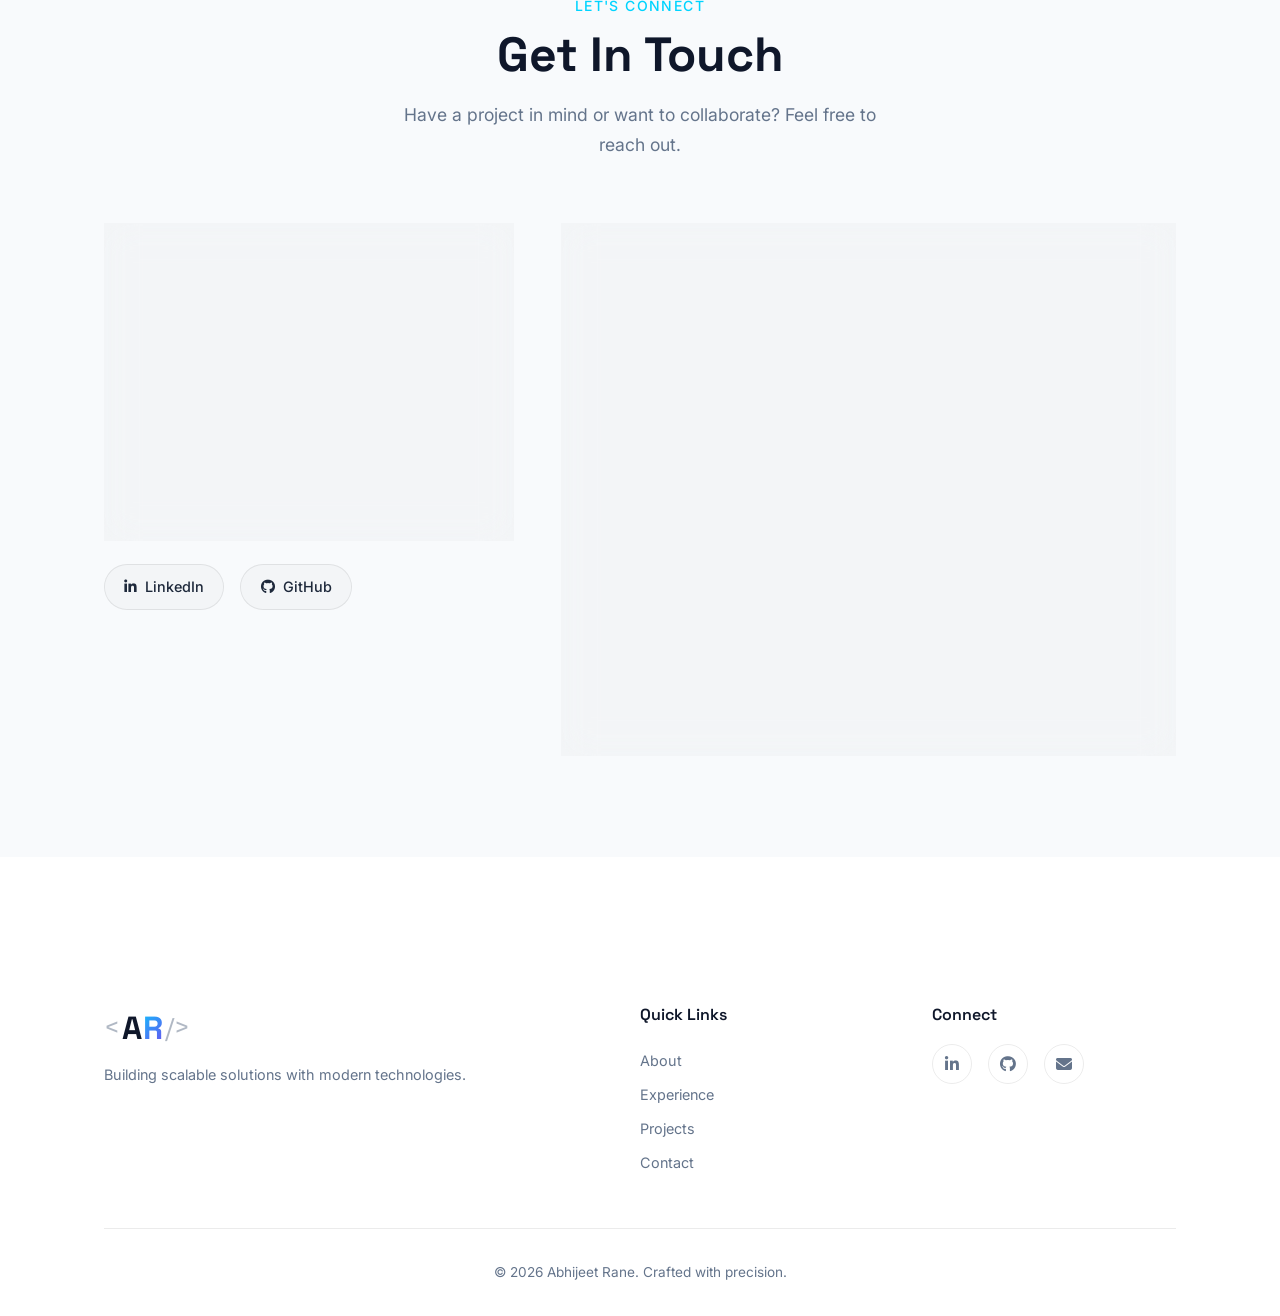
==== commit e5cba1ba: "Update job titles and descriptions in index.html" ====
--- a/index.html
+++ b/index.html
@@ -22,8 +22,8 @@
 
     <!-- Twitter Card -->
     <meta name="twitter:card" content="summary_large_image">
-    <meta name="twitter:title" content="Abhijeet Rane | Full Stack Developer & Cloud Engineer">
-    <meta name="twitter:description" content="AWS-certified Full Stack Developer & Cloud Engineer. Java, Spring Boot, React, AWS, Docker. Seeking SDE and backend roles.">
+    <meta name="twitter:title" content="Abhijeet Rane | Developer & Cloud Engineer">
+    <meta name="twitter:description" content="AWS-certified Developer & Cloud Engineer. Java, Spring Boot, React, AWS, Docker. Seeking SDE and backend roles.">
     <meta name="twitter:image" content="https://abhijeet-rane.github.io/images/photo.jpg">
 
     <!-- JSON-LD Structured Data -->
@@ -34,7 +34,7 @@
         "name": "Abhijeet Rane",
         "url": "https://abhijeet-rane.github.io",
         "image": "https://abhijeet-rane.github.io/images/photo.jpg",
-        "jobTitle": "Full Stack Developer",
+        "jobTitle": "Developer",
         "description": "AWS-certified Computer Engineering student with hands-on experience in cloud, DevOps, and full-stack development.",
         "worksFor": {
             "@type": "Organization",
@@ -305,7 +305,7 @@
                         </div>
                         <div class="timeline__card glass-card">
                             <div class="timeline__date-badge">Dec 2025 - Present</div>
-                            <h3 class="timeline__role">Full Stack Developer Intern <span class="timeline__highlight">(Founding Team)</span></h3>
+                            <h3 class="timeline__role">Software Development Engineer <span class="timeline__highlight">(Founding Team)</span></h3>
                             <h4 class="timeline__company">
                                 <i class="fas fa-building"></i> ManufactureHub
                                 <a href="https://www.manufacturehub.co.in" target="_blank" rel="noopener" class="timeline__badge timeline__badge--live"><i class="fas fa-external-link-alt"></i> Live Platform</a>
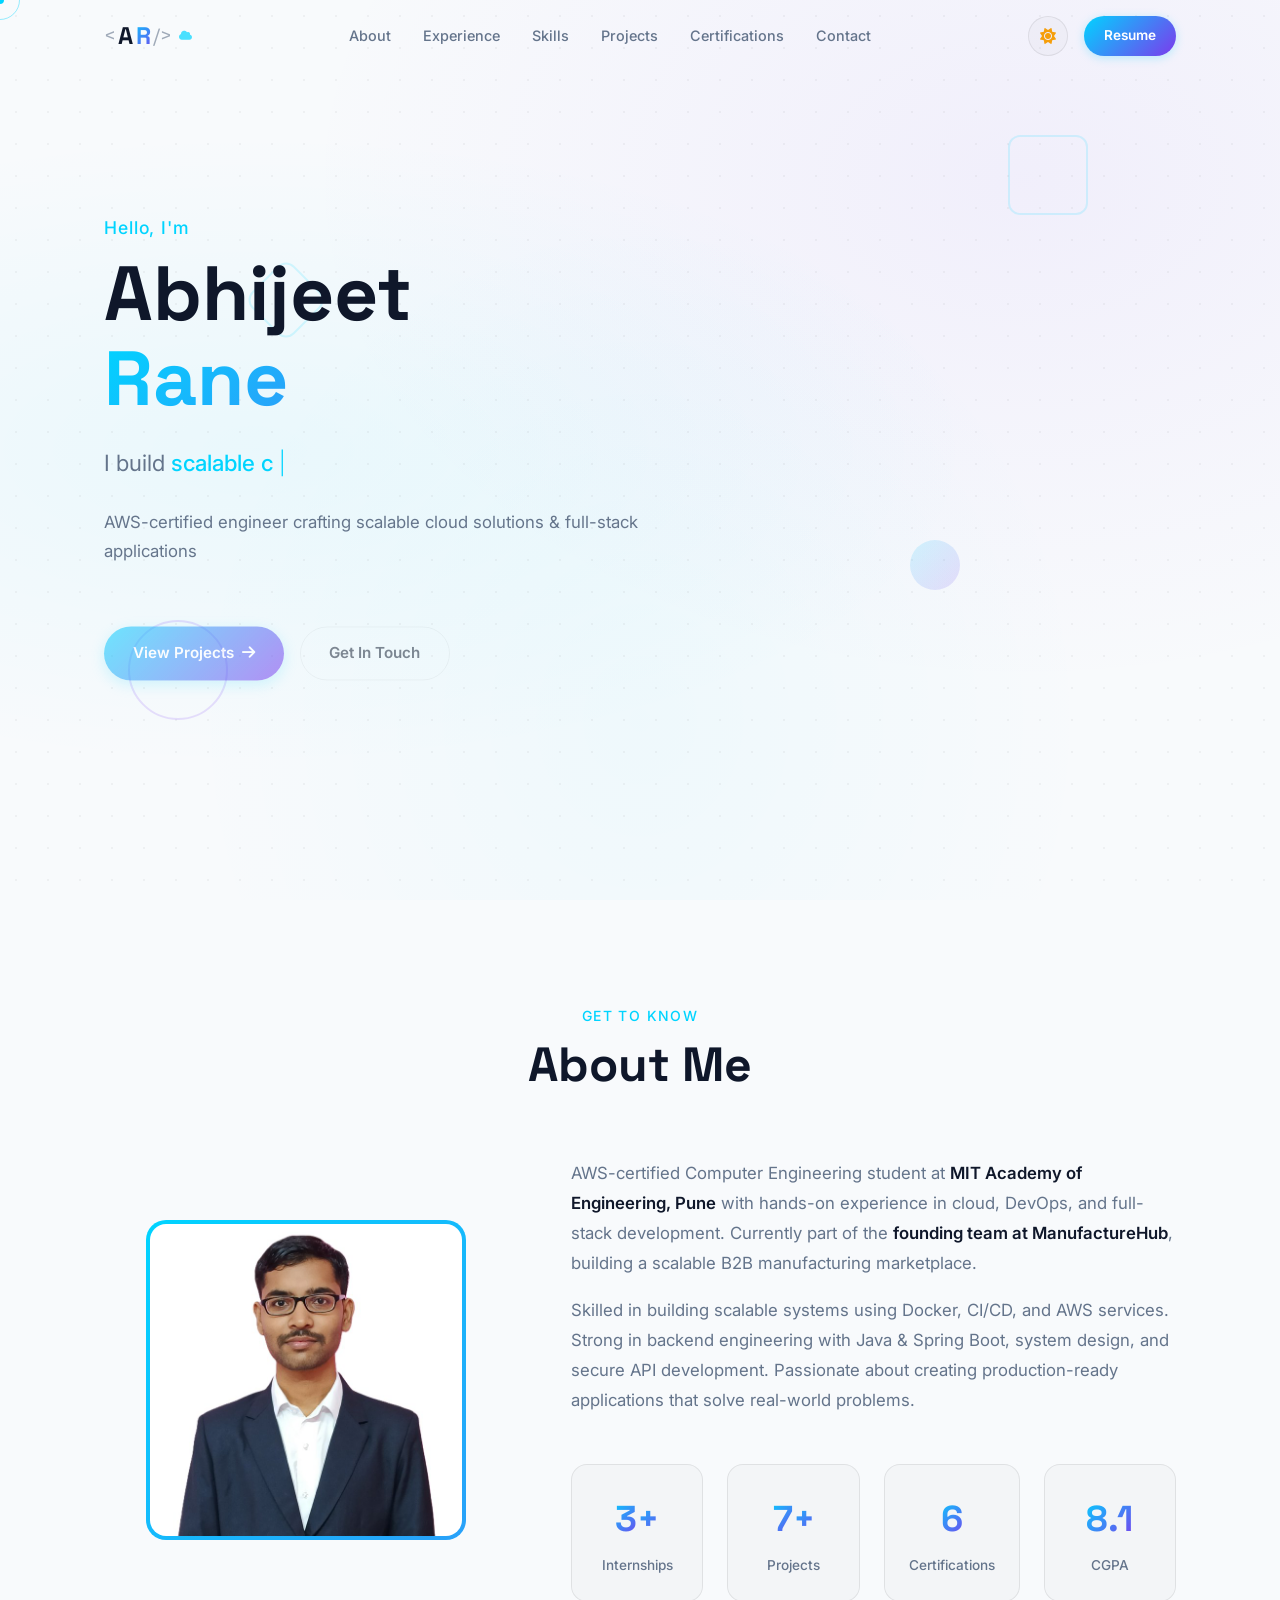
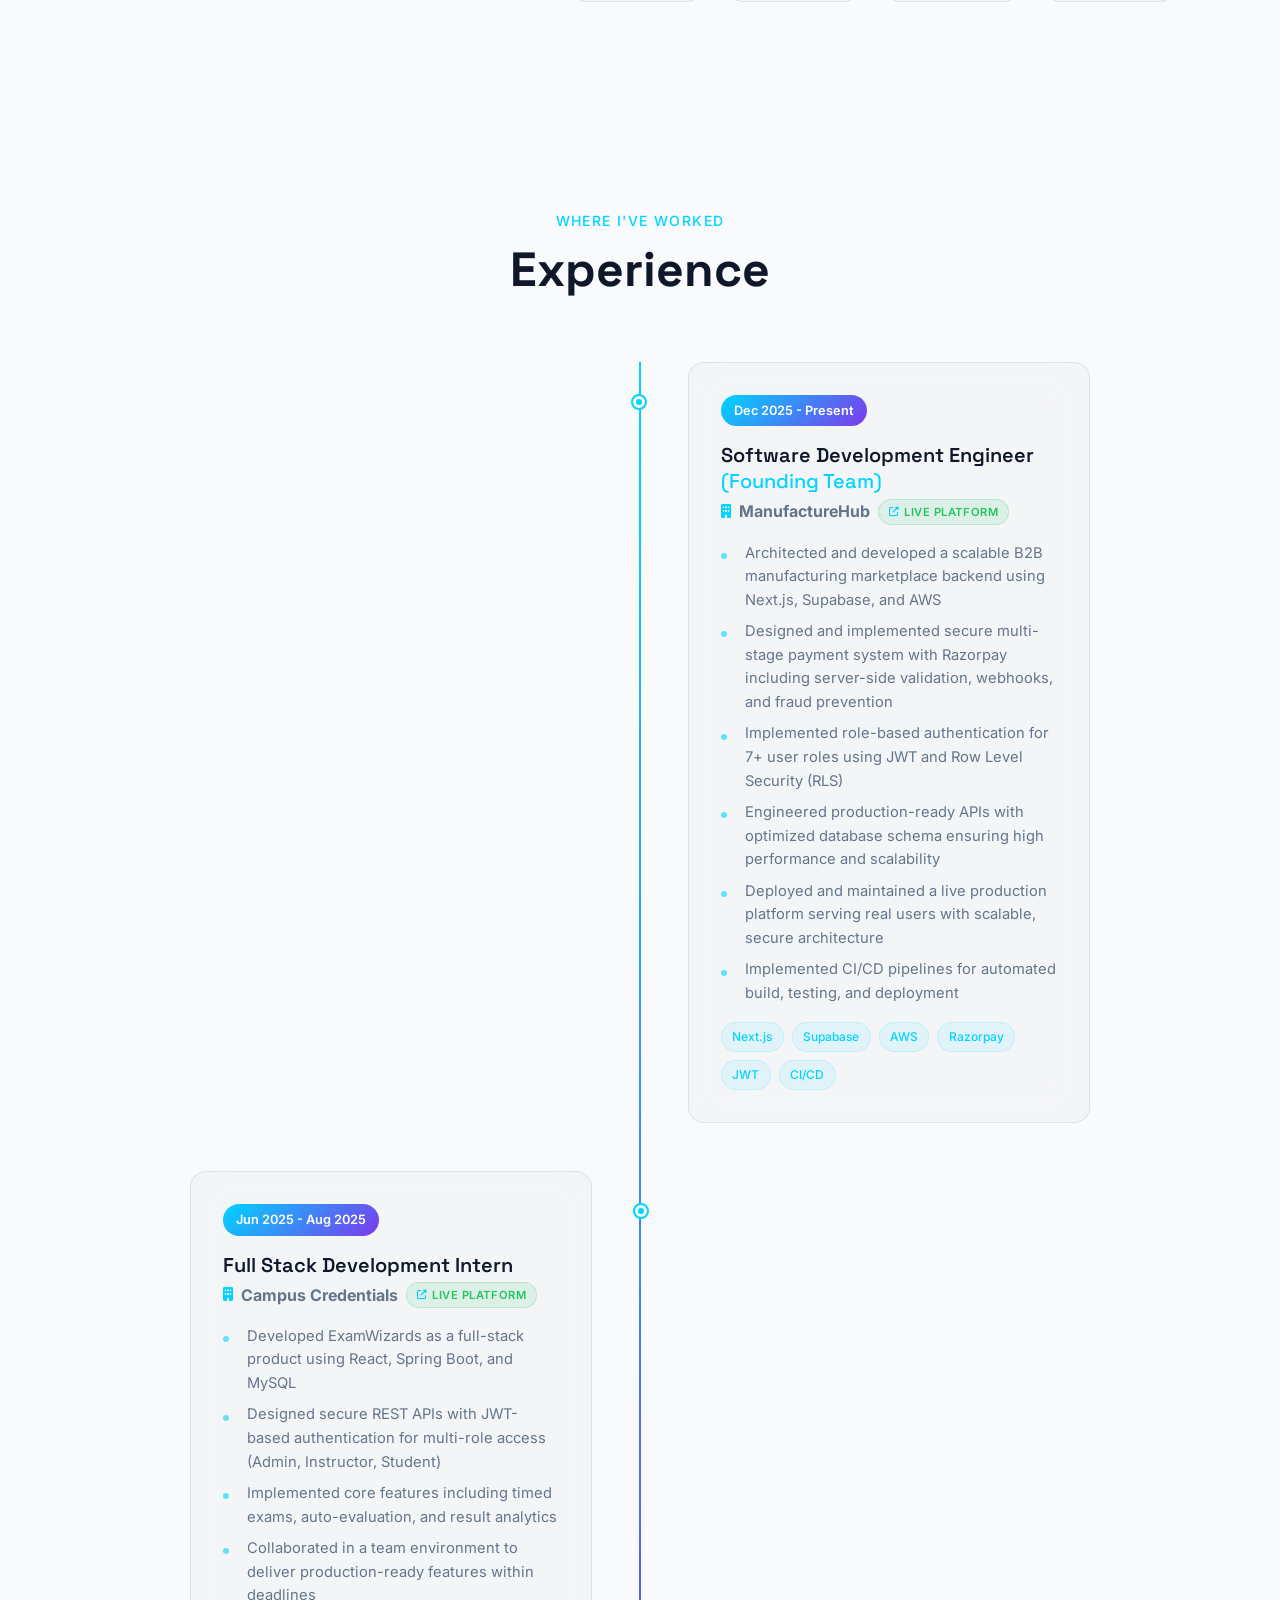
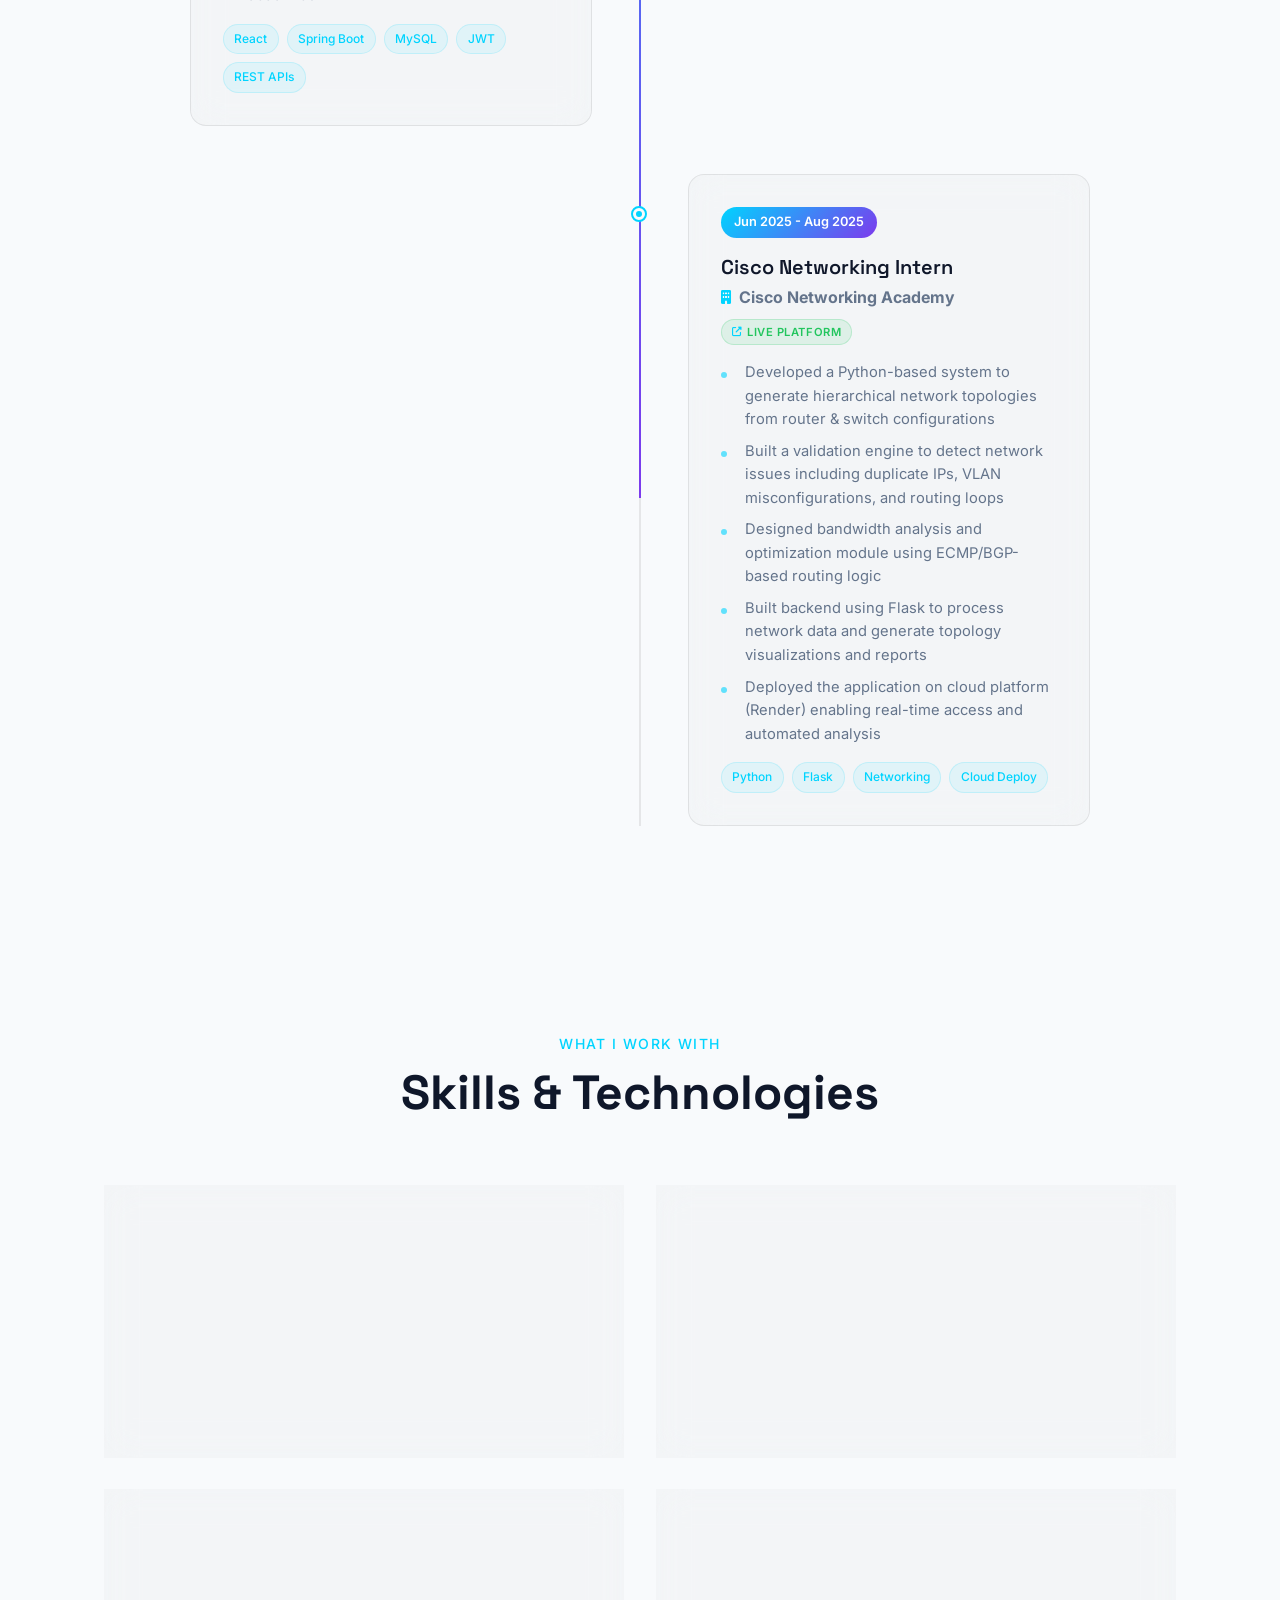
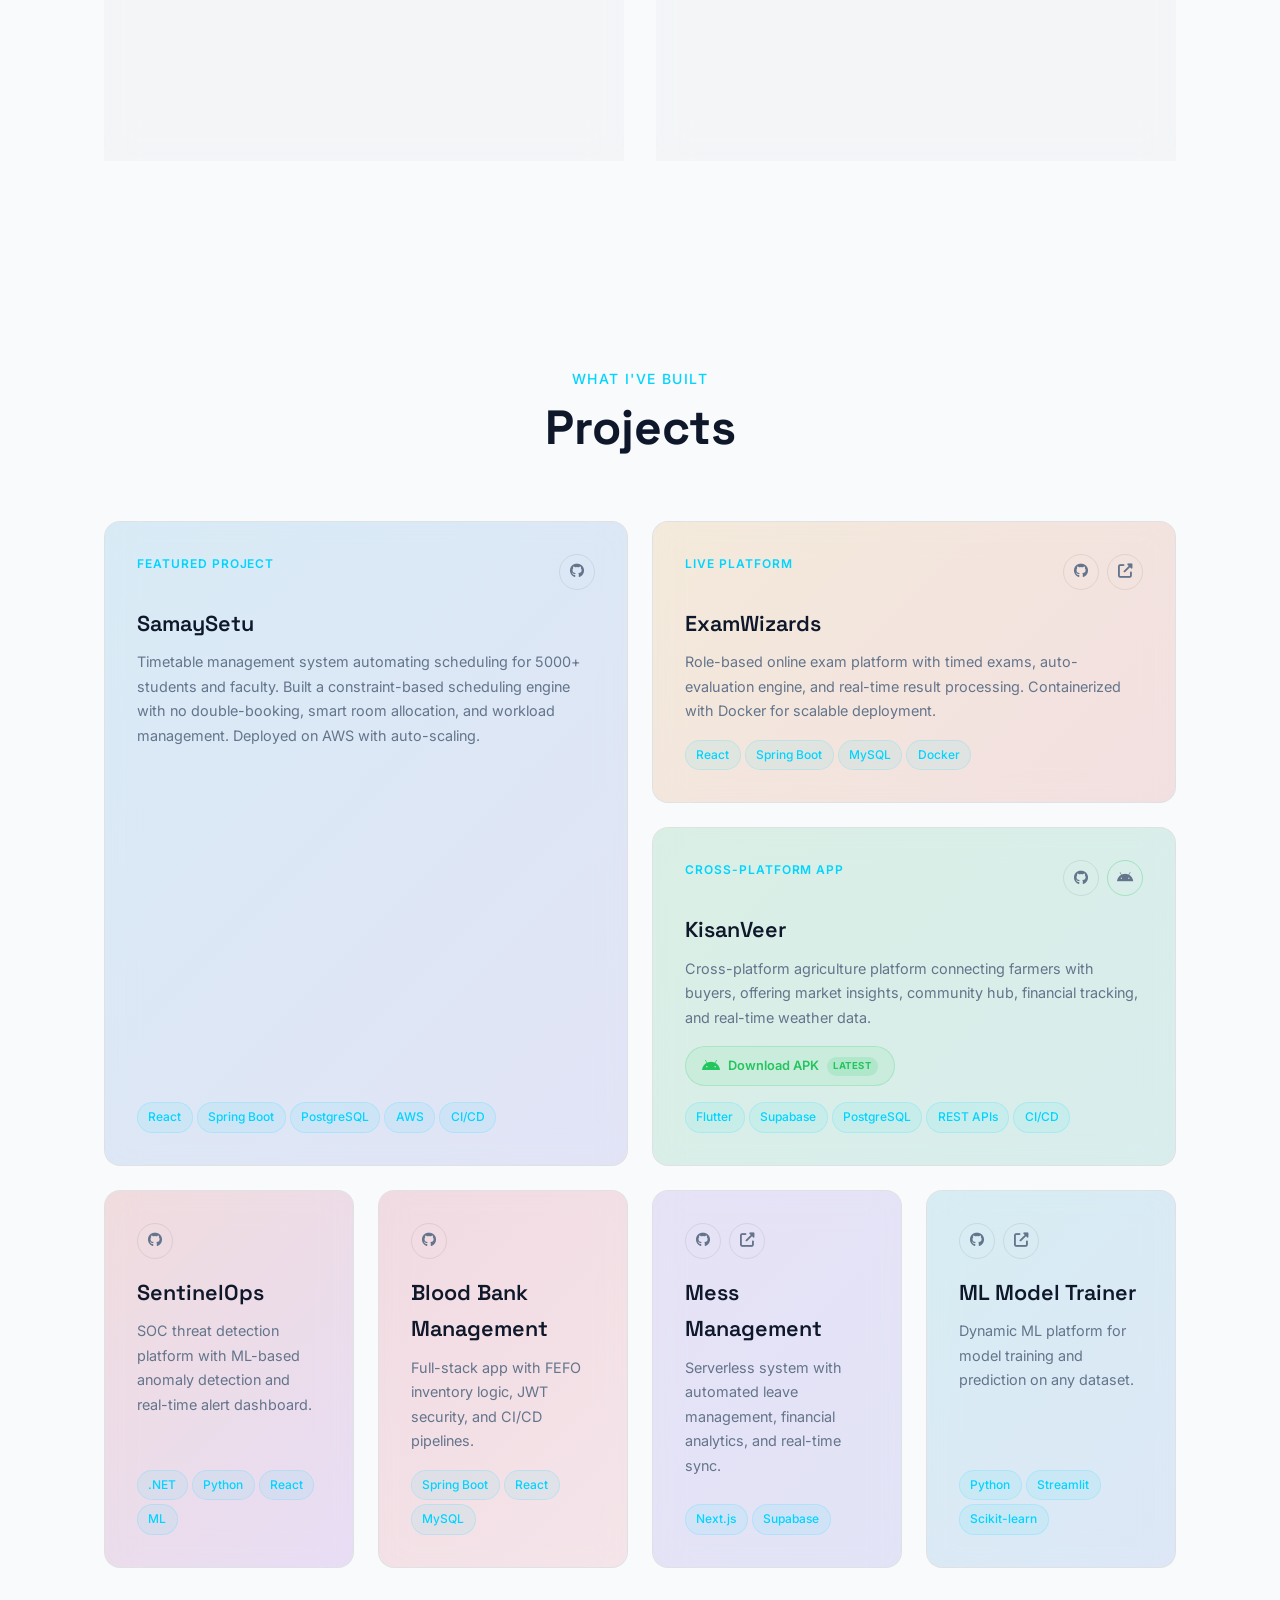
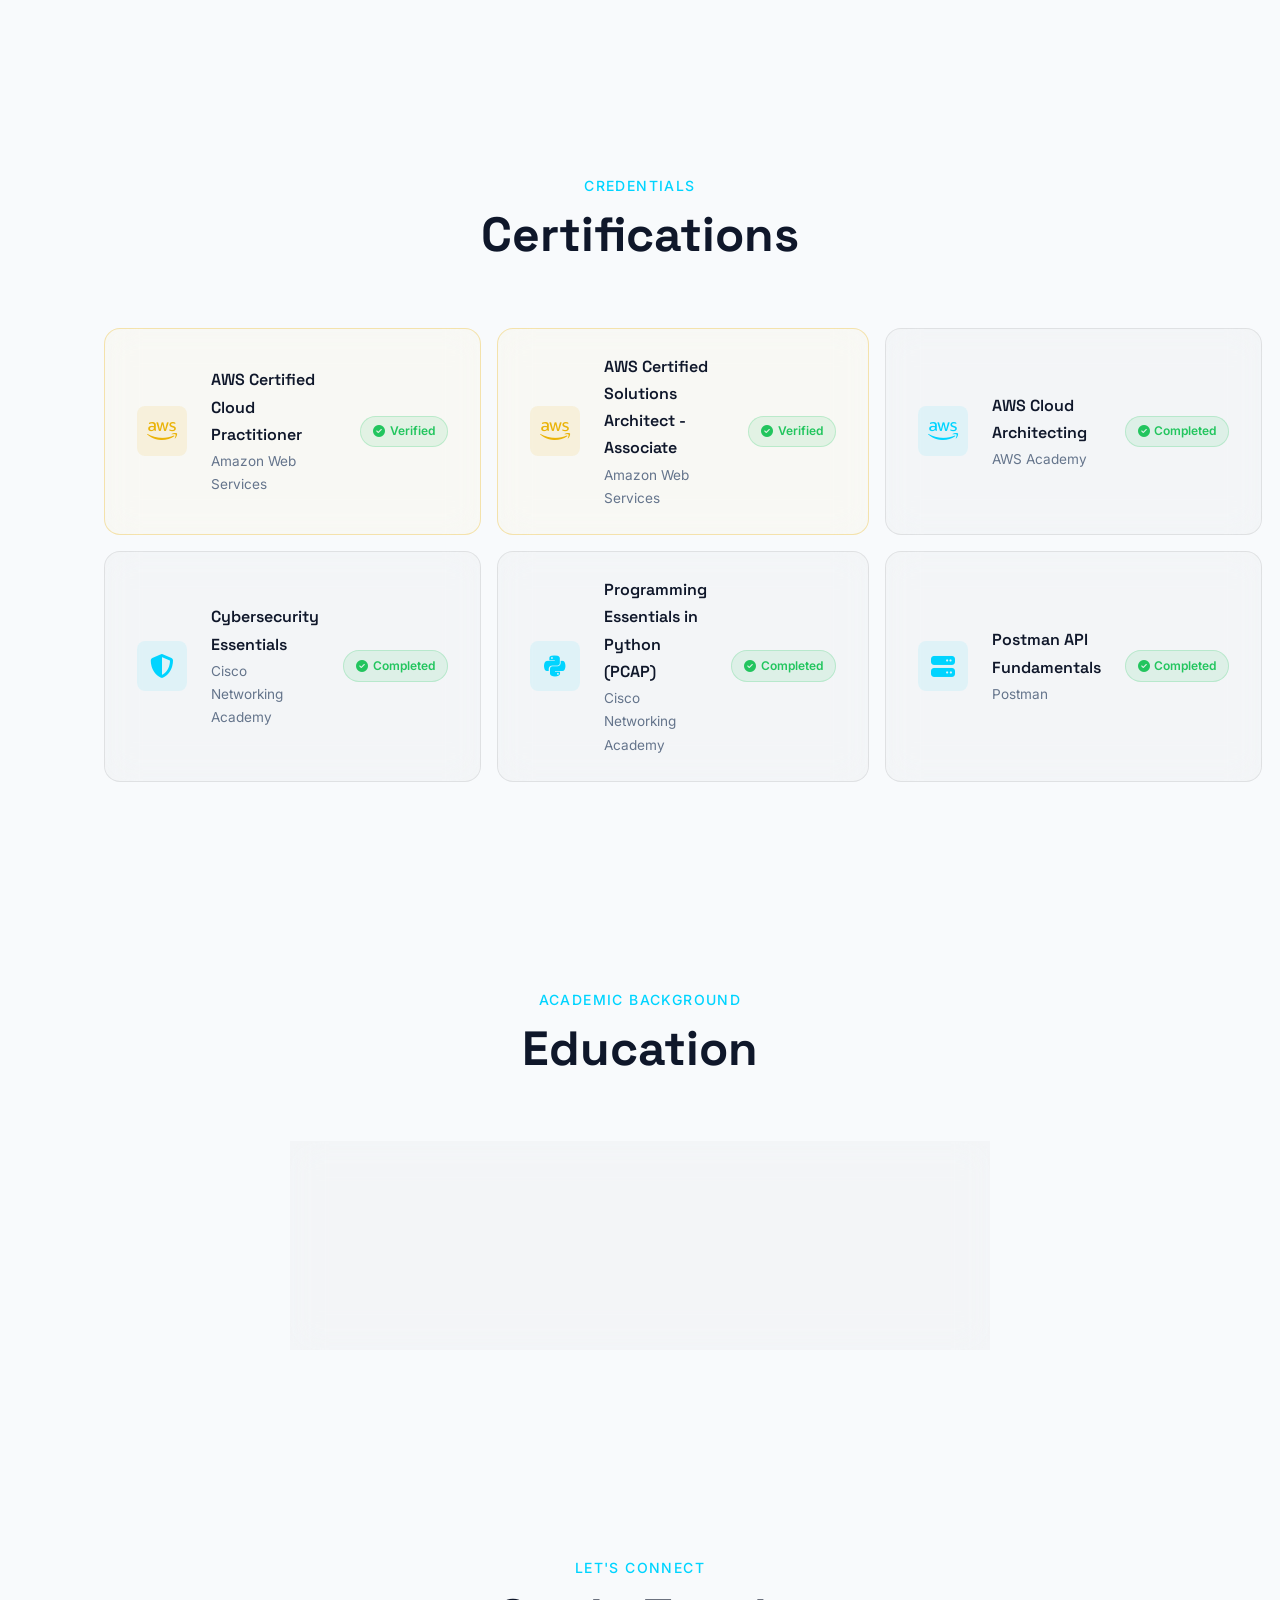
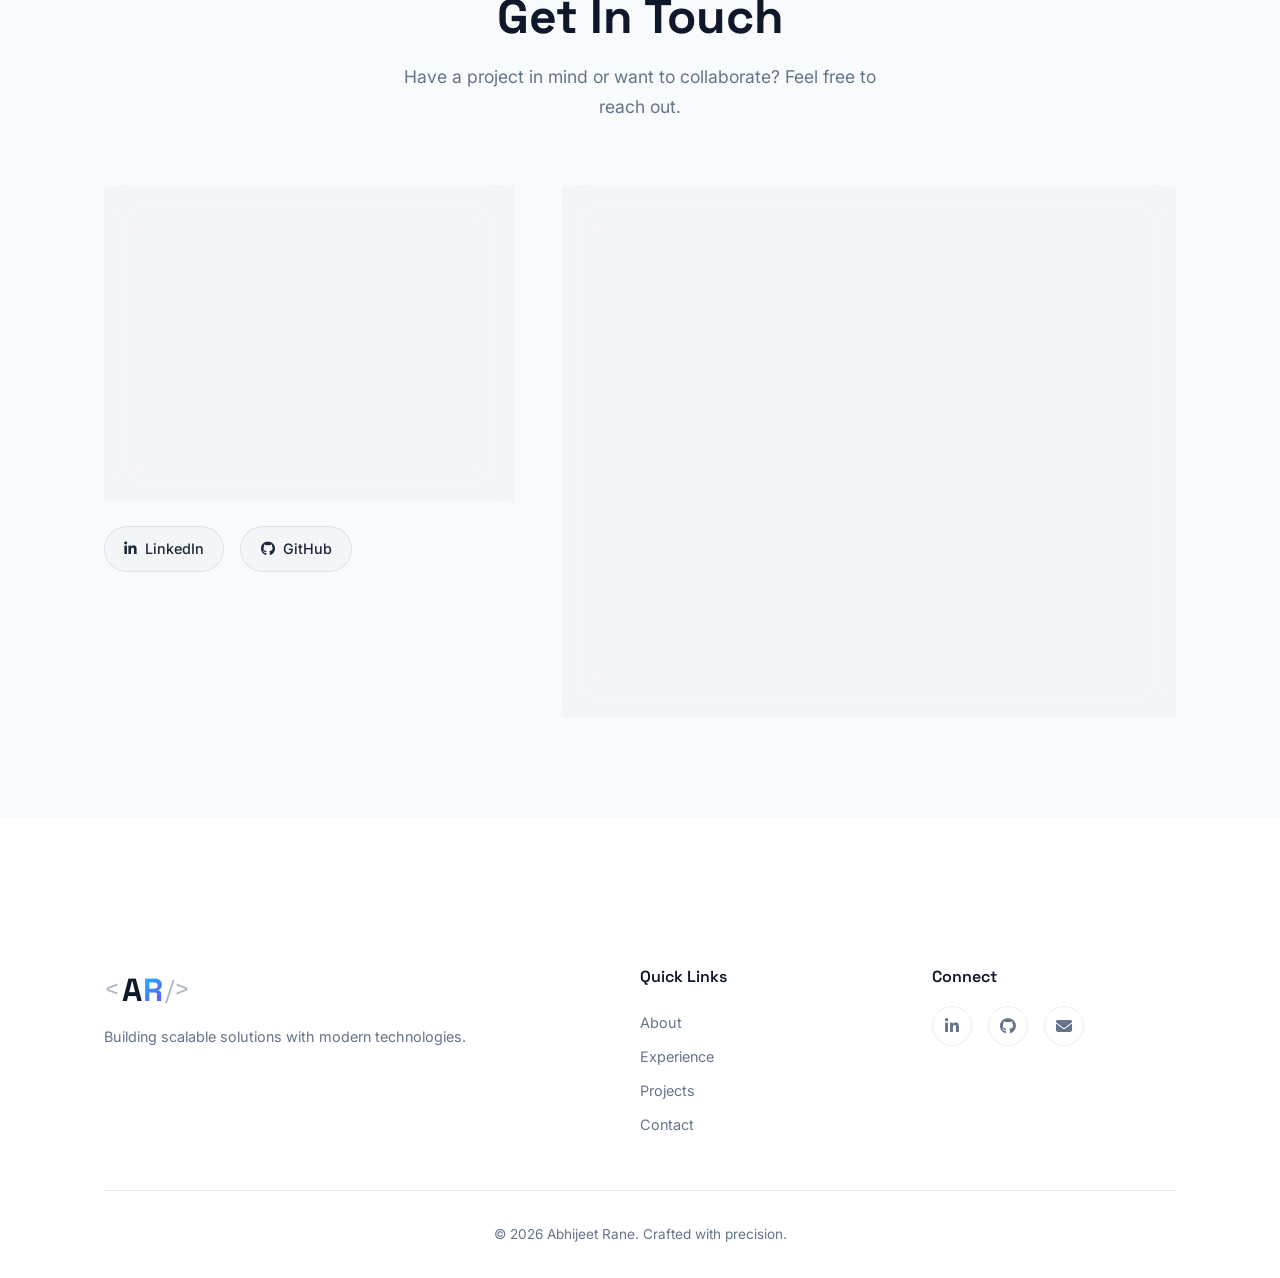
==== commit 0a76eae6: "Remove score sections from certification cards Removed score display for AWS certifications." ====
--- a/index.html
+++ b/index.html
@@ -651,9 +651,6 @@
                         <div class="cert-card__info">
                             <h3 class="cert-card__title">AWS Certified Cloud Practitioner</h3>
                             <p class="cert-card__issuer">Amazon Web Services</p>
-                            <div class="cert-card__score">
-                                <span class="cert-card__score-value">963</span><span class="cert-card__score-total">/1000</span>
-                            </div>
                         </div>
                         <div class="cert-card__badge cert-card__badge--verified">
                             <i class="fas fa-check-circle"></i> Verified
@@ -668,9 +665,6 @@
                         <div class="cert-card__info">
                             <h3 class="cert-card__title">AWS Certified Solutions Architect - Associate</h3>
                             <p class="cert-card__issuer">Amazon Web Services</p>
-                            <div class="cert-card__score">
-                                <span class="cert-card__score-value">911</span><span class="cert-card__score-total">/1000</span>
-                            </div>
                         </div>
                         <div class="cert-card__badge cert-card__badge--verified">
                             <i class="fas fa-check-circle"></i> Verified
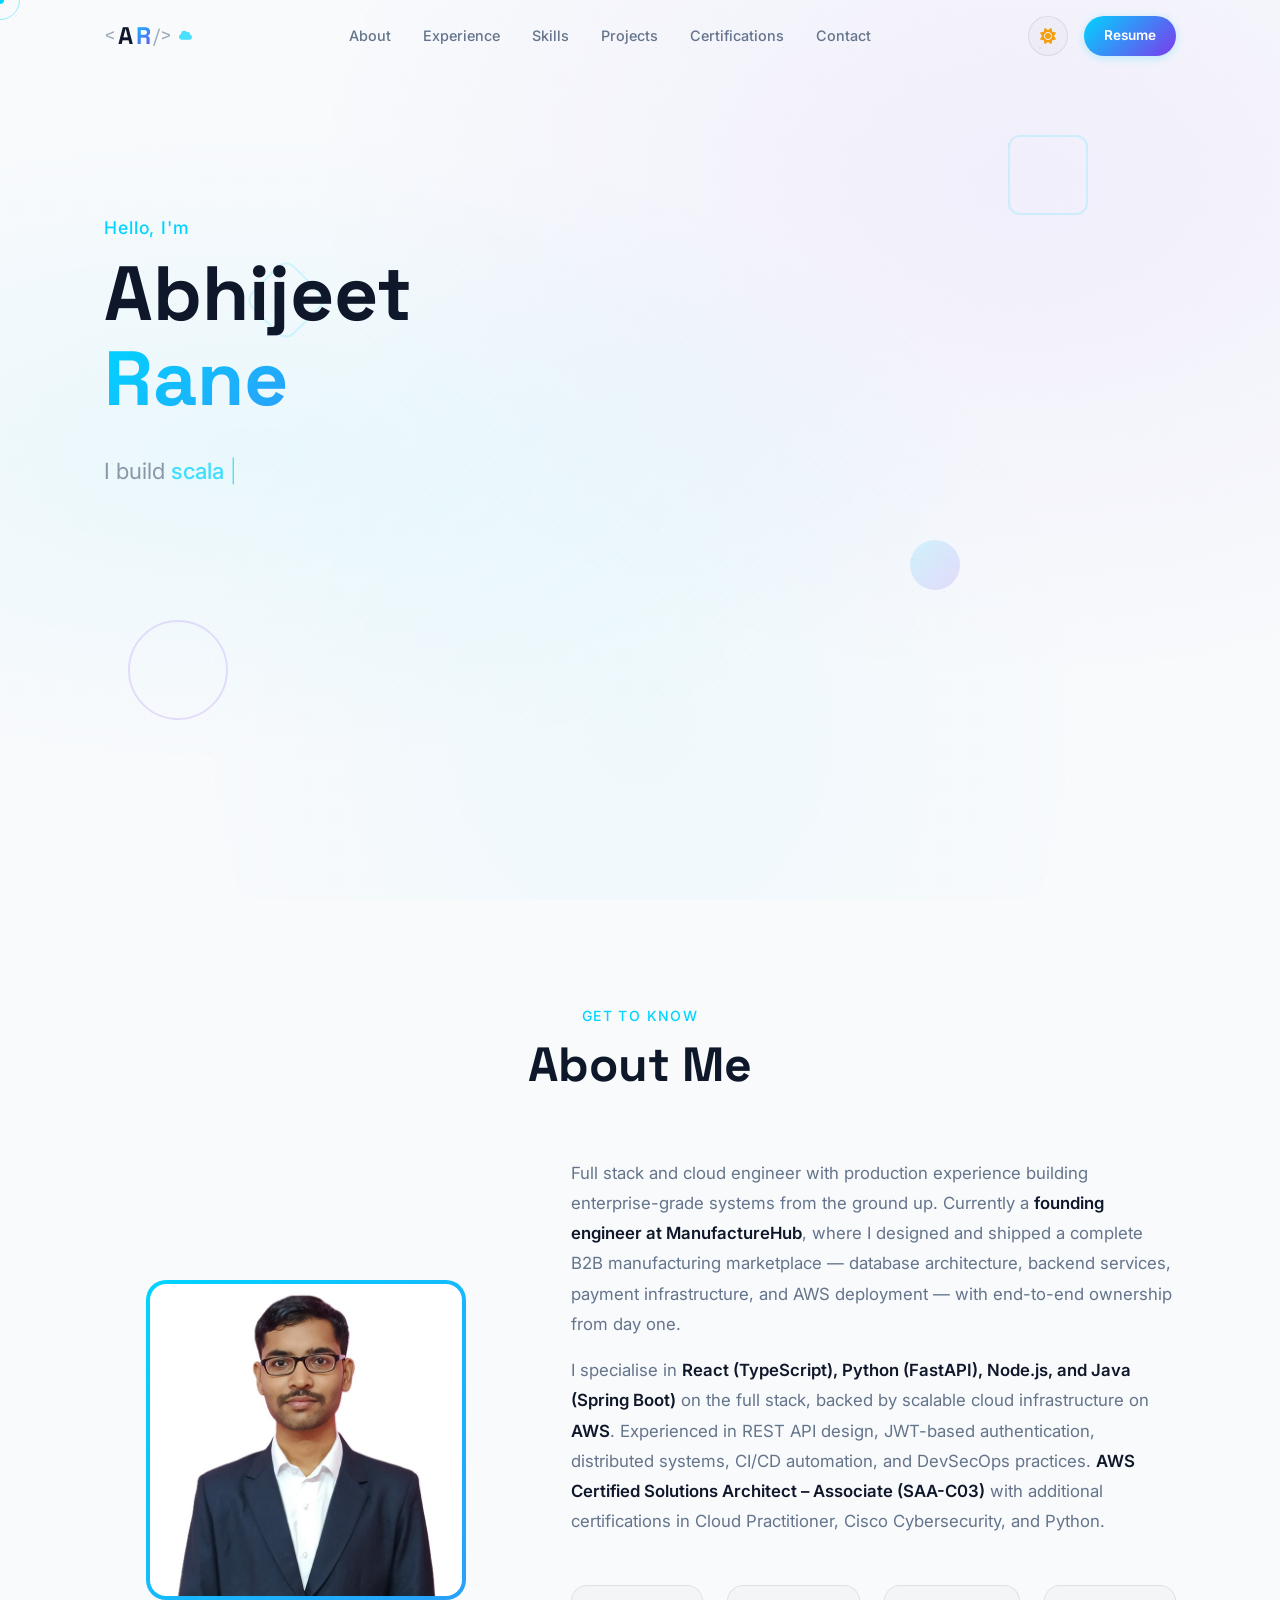
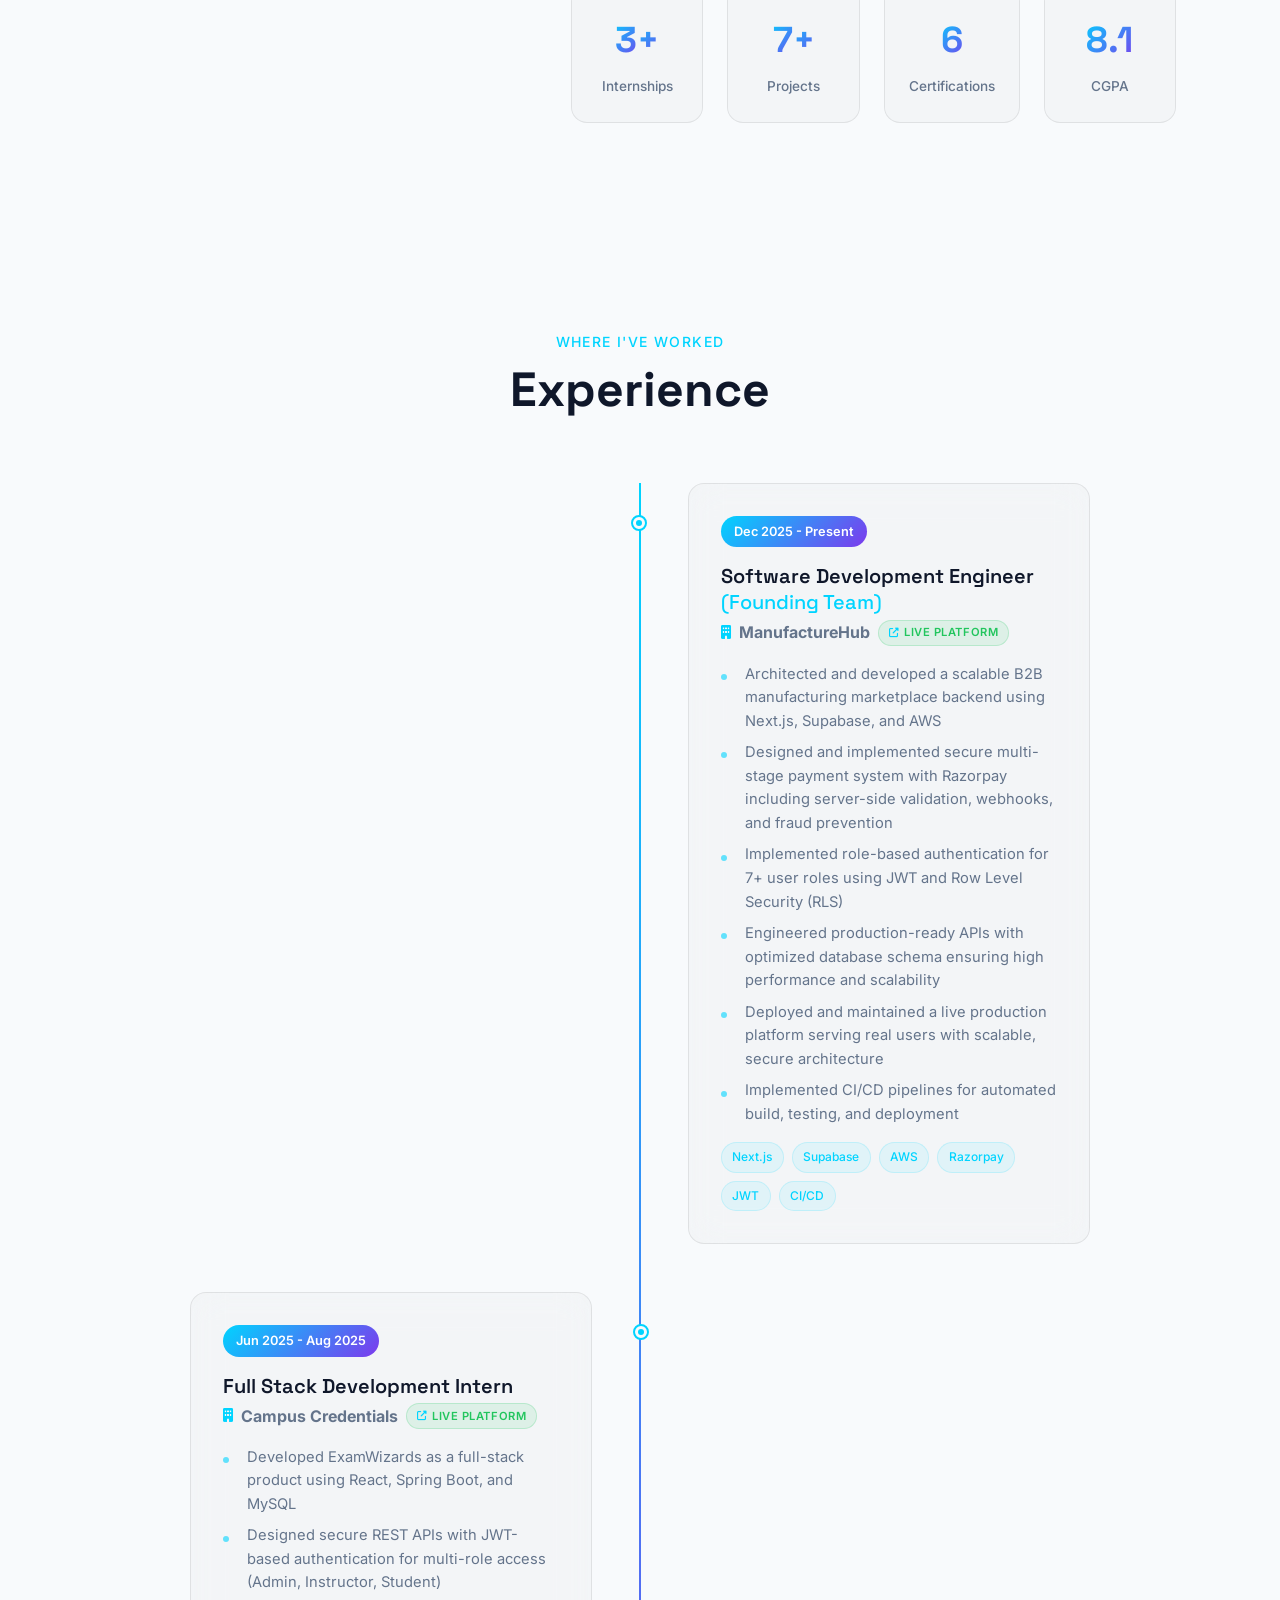
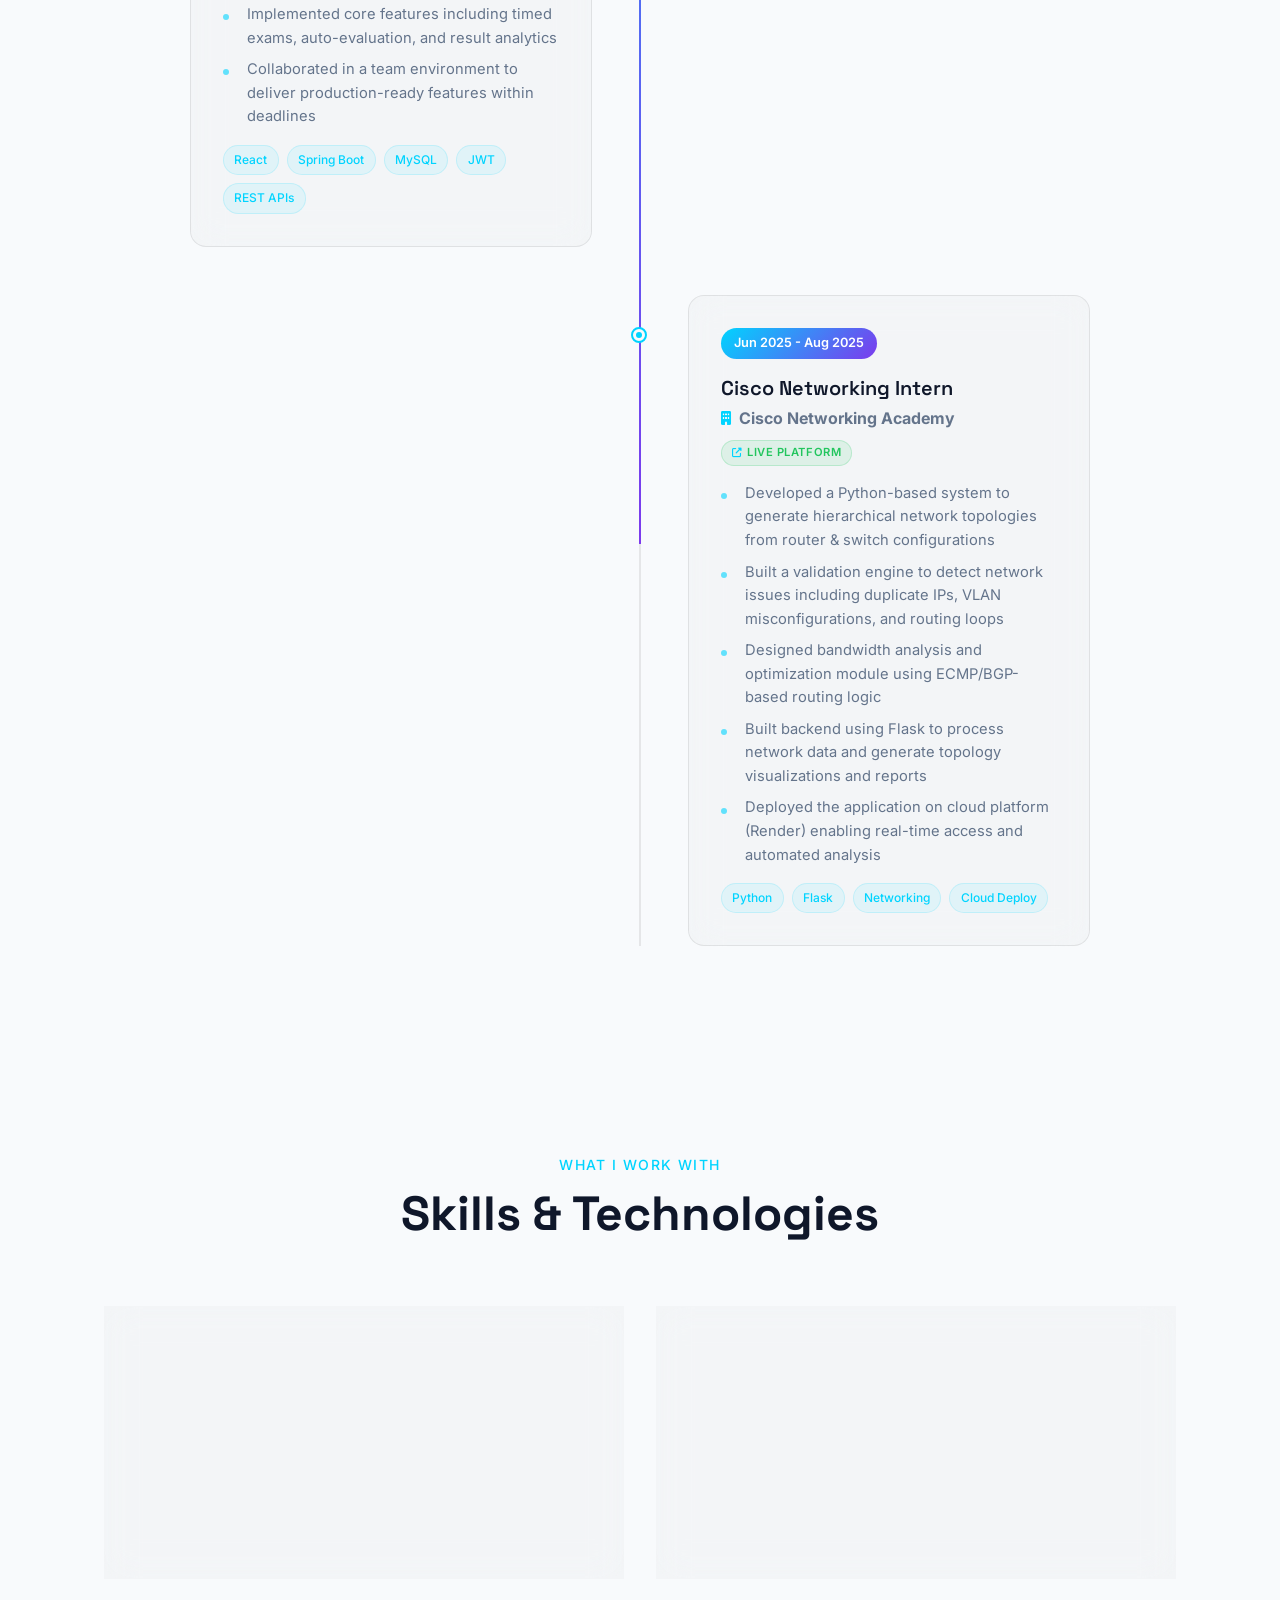
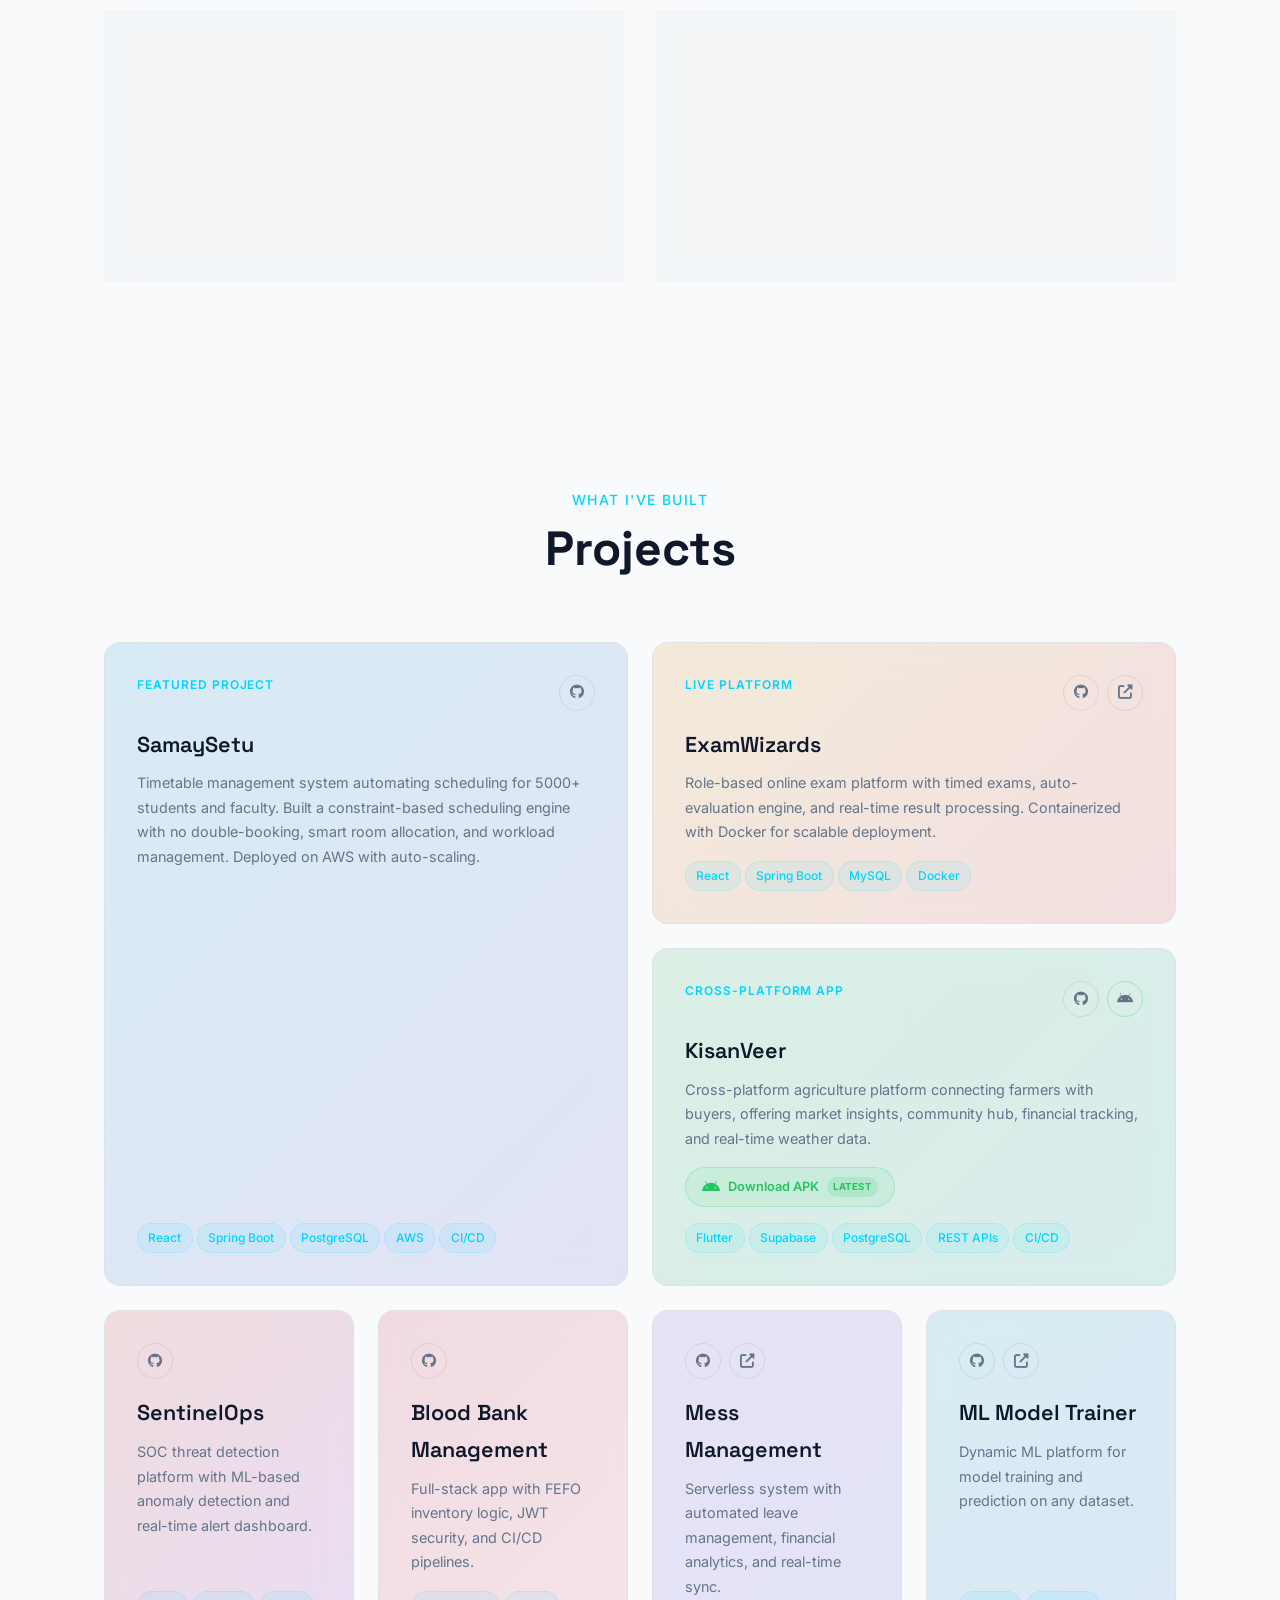
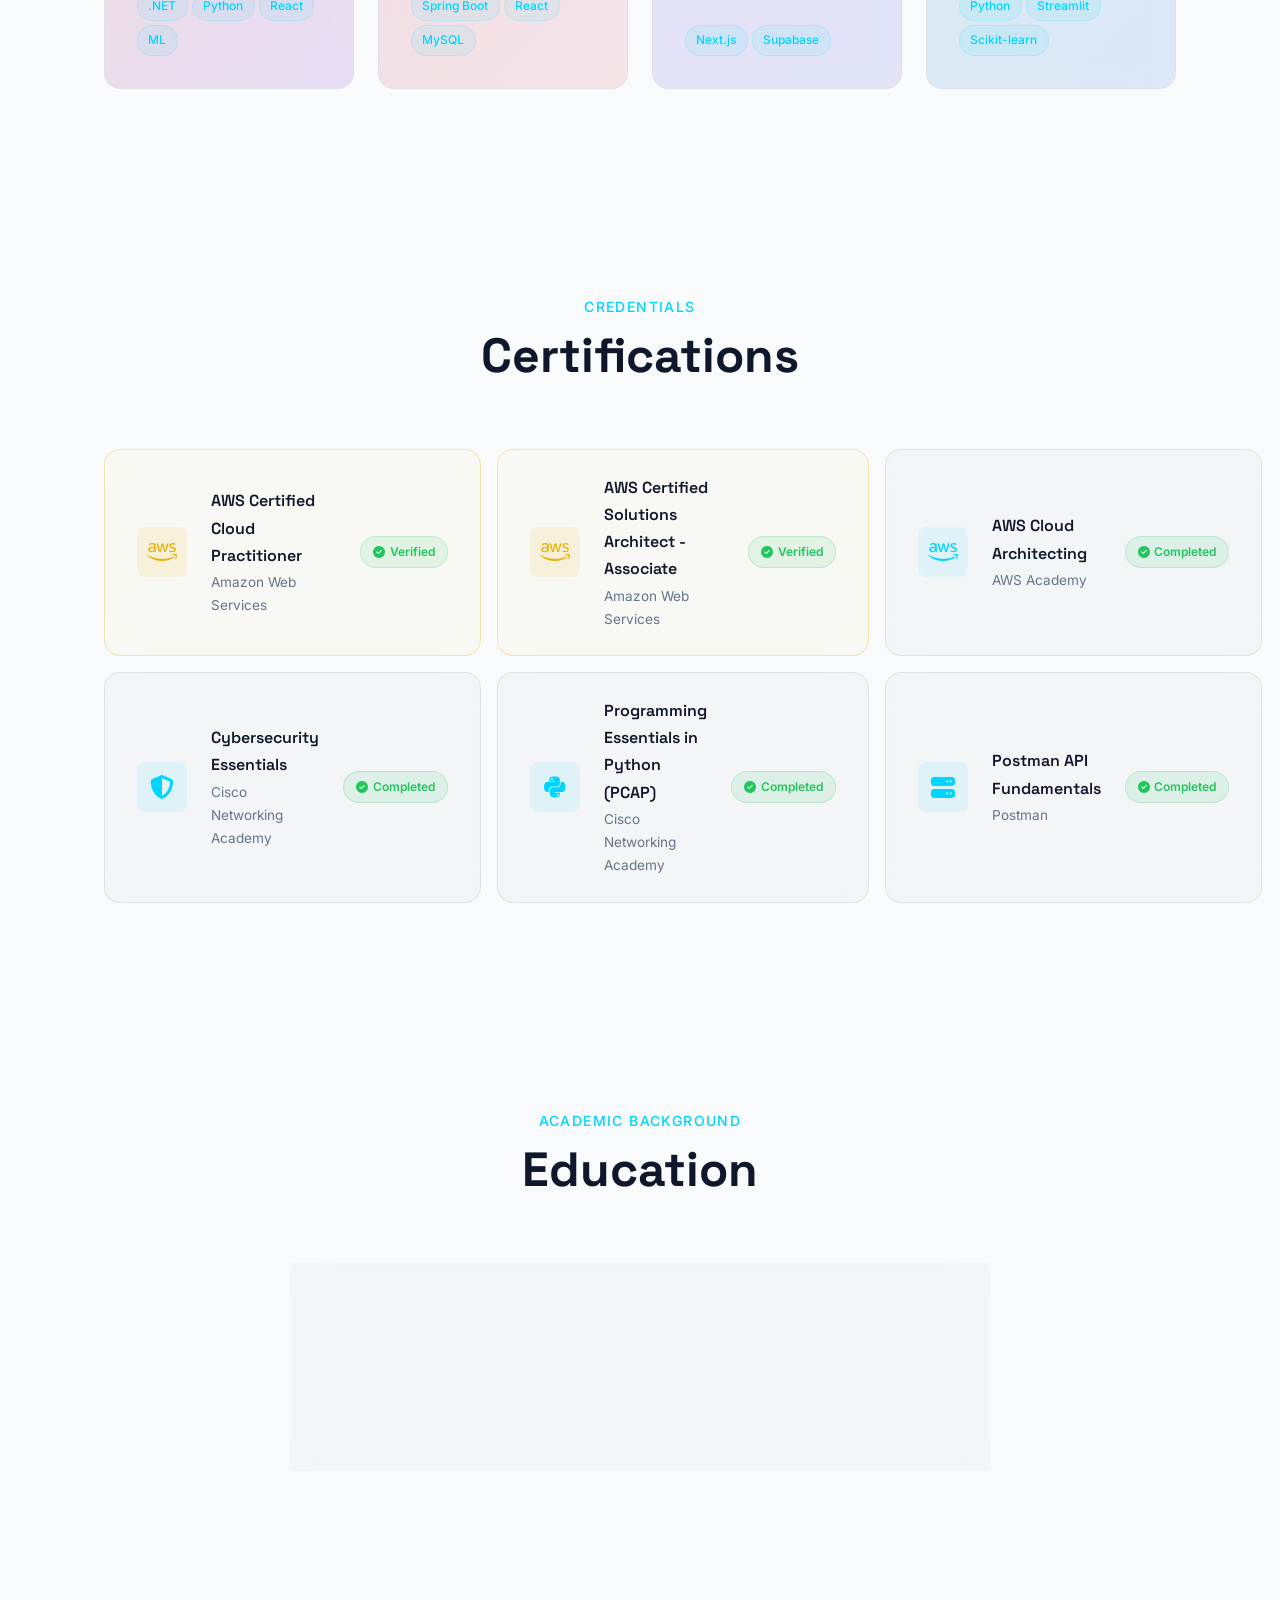
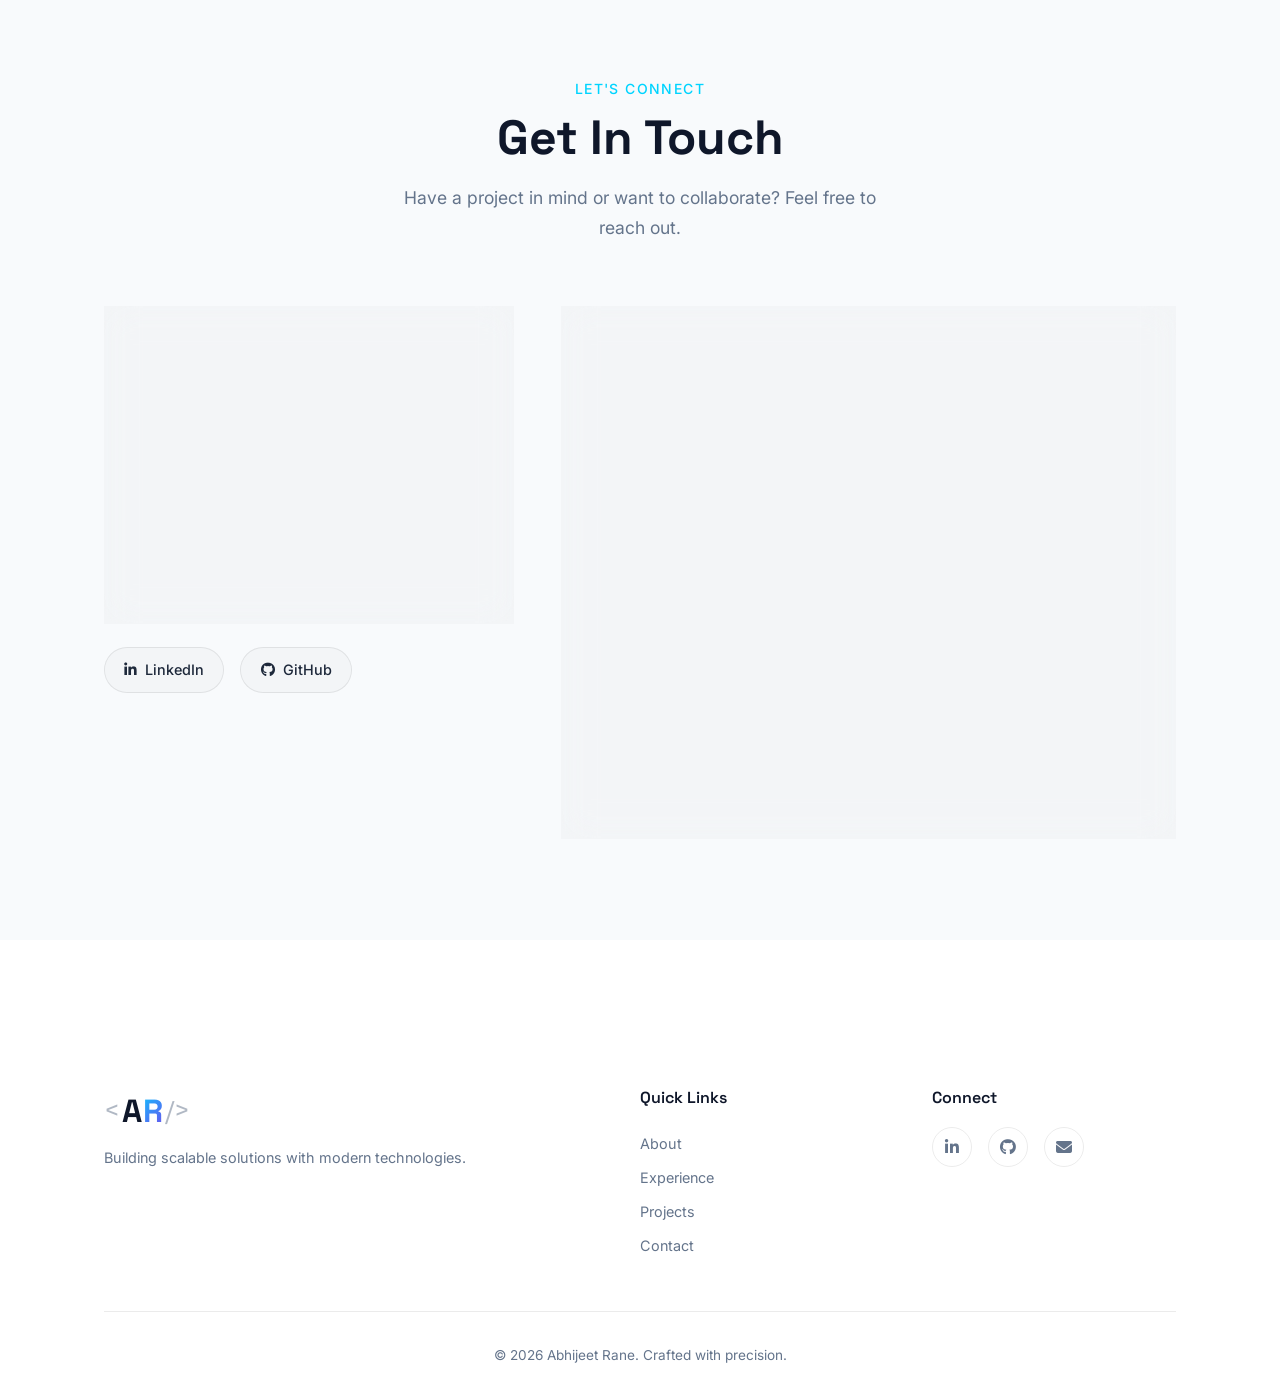
==== commit 57b84636: "Revise personal summary in index.html Updated personal description to reflect current role and skill" ====
--- a/index.html
+++ b/index.html
@@ -258,10 +258,10 @@
                     </div>
                     <div class="about__content" data-reveal="fade-left">
                         <p class="about__text">
-                            AWS-certified Computer Engineering student at <strong>MIT Academy of Engineering, Pune</strong> with hands-on experience in cloud, DevOps, and full-stack development. Currently part of the <strong>founding team at ManufactureHub</strong>, building a scalable B2B manufacturing marketplace.
+                             Full stack and cloud engineer with production experience building enterprise-grade systems from the ground up. Currently a <strong>founding engineer at ManufactureHub</strong>, where I designed and shipped a complete B2B manufacturing marketplace — database architecture, backend services, payment infrastructure, and AWS deployment — with end-to-end ownership from day one.
                         </p>
                         <p class="about__text">
-                            Skilled in building scalable systems using Docker, CI/CD, and AWS services. Strong in backend engineering with Java & Spring Boot, system design, and secure API development. Passionate about creating production-ready applications that solve real-world problems.
+                            I specialise in <strong>React (TypeScript), Python (FastAPI), Node.js, and Java (Spring Boot)</strong> on the full stack, backed by scalable cloud infrastructure on <strong>AWS</strong>. Experienced in REST API design, JWT-based authentication, distributed systems, CI/CD automation, and DevSecOps practices. <strong>AWS Certified Solutions Architect – Associate (SAA-C03)</strong> with additional certifications in Cloud Practitioner, Cisco Cybersecurity, and Python.
                         </p>
                         <div class="about__stats">
                             <div class="stat" data-reveal="scale">
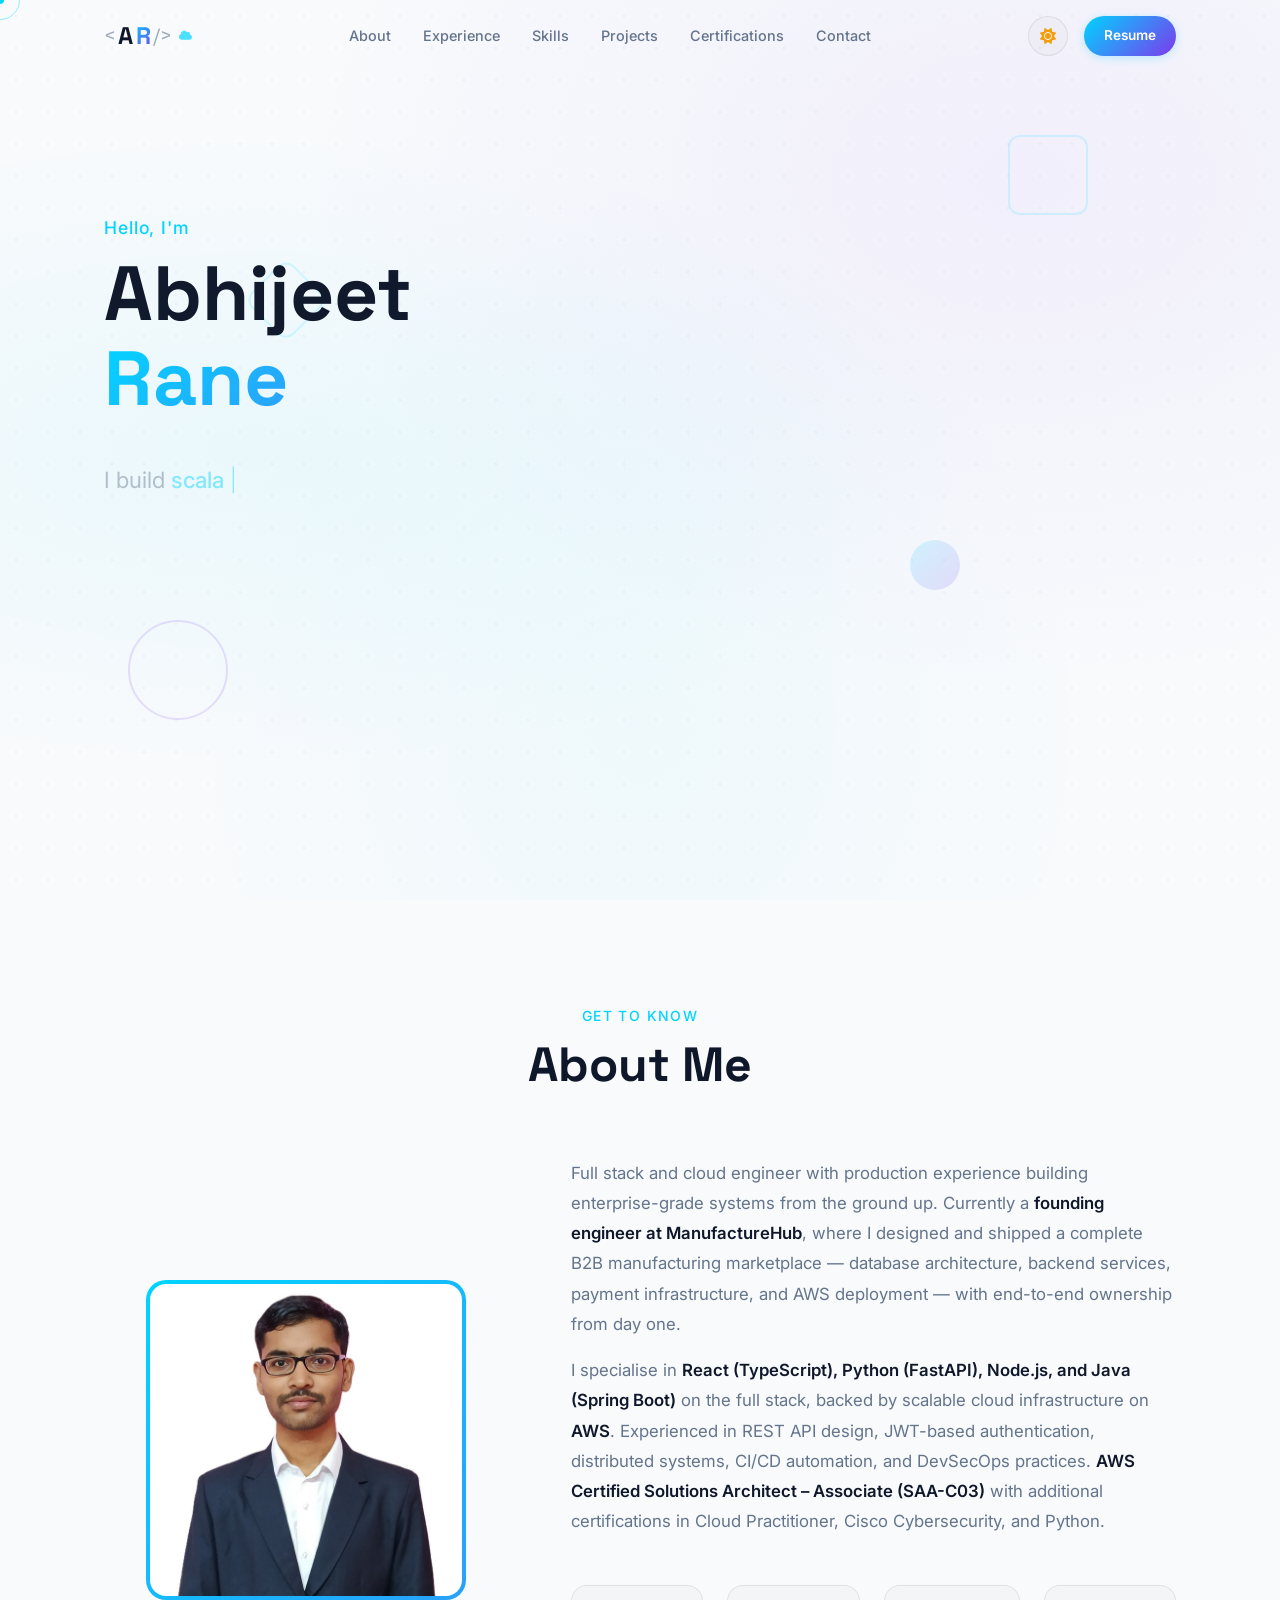
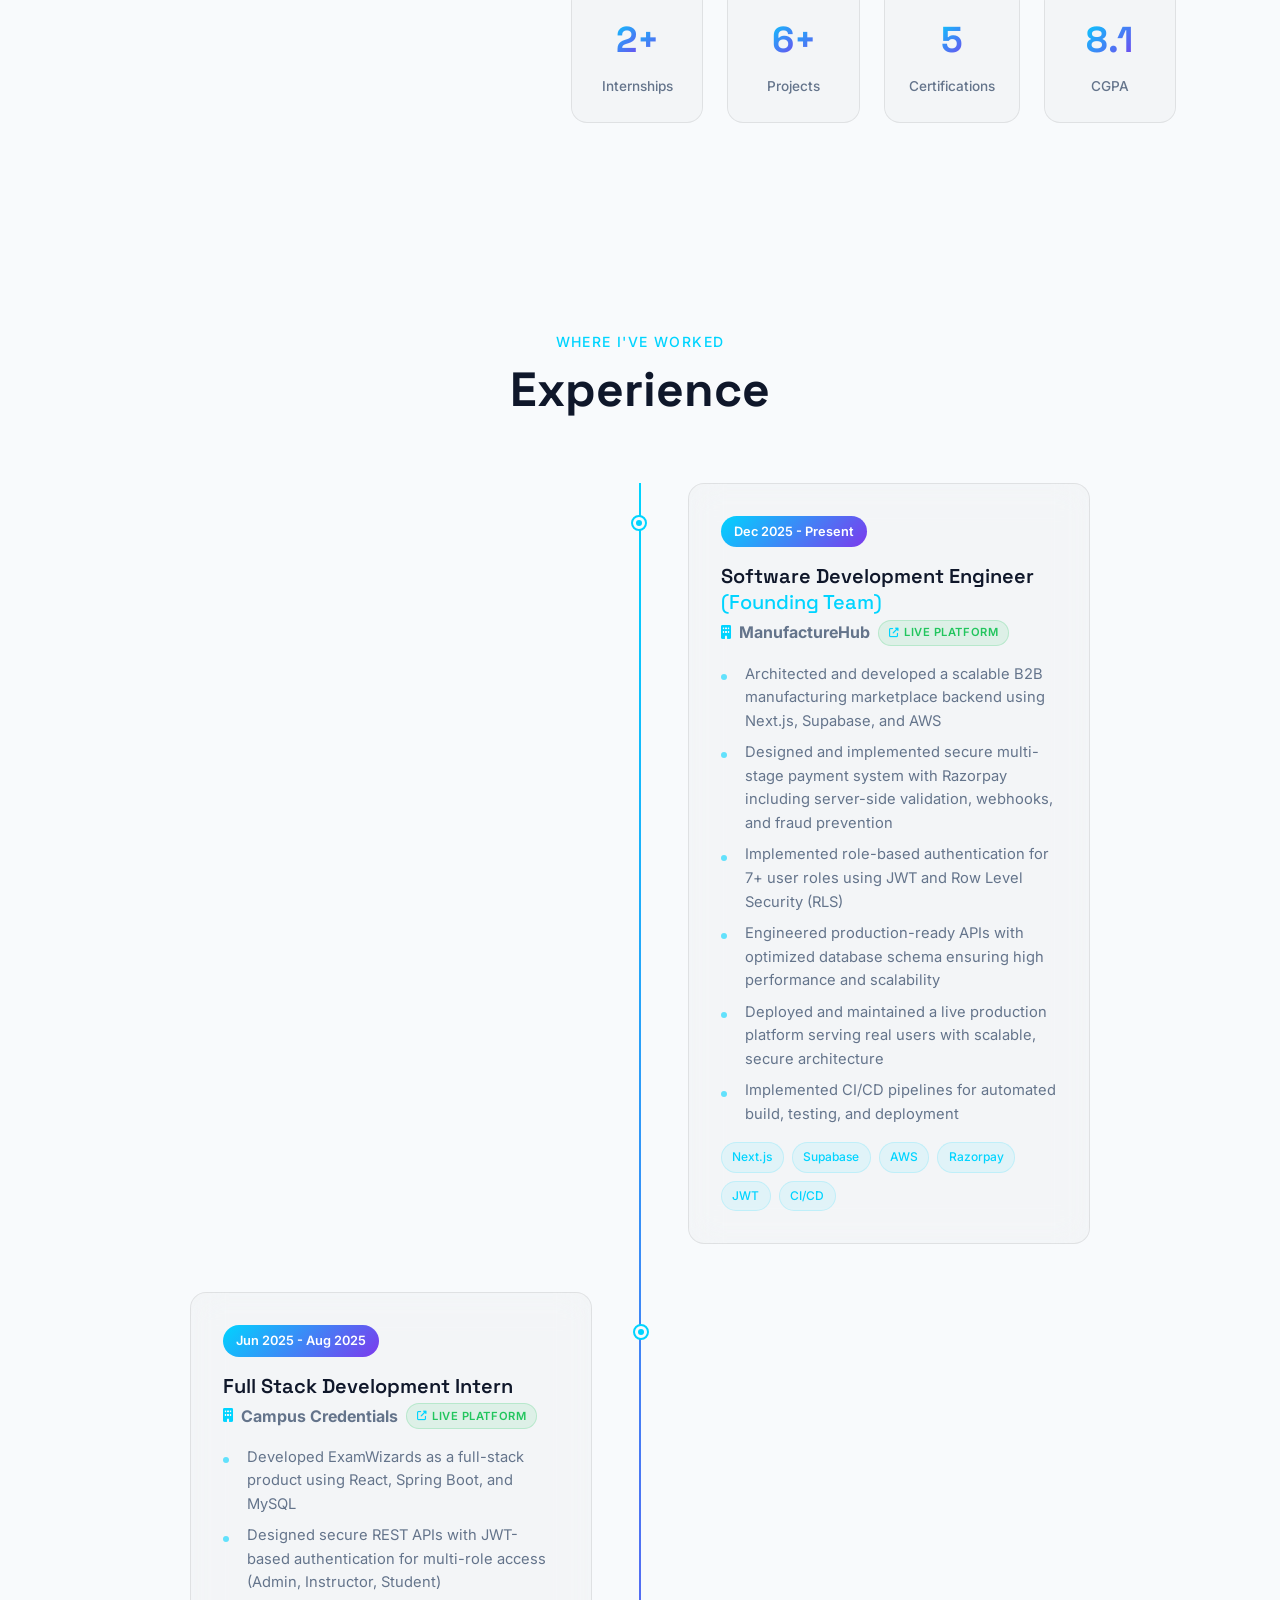
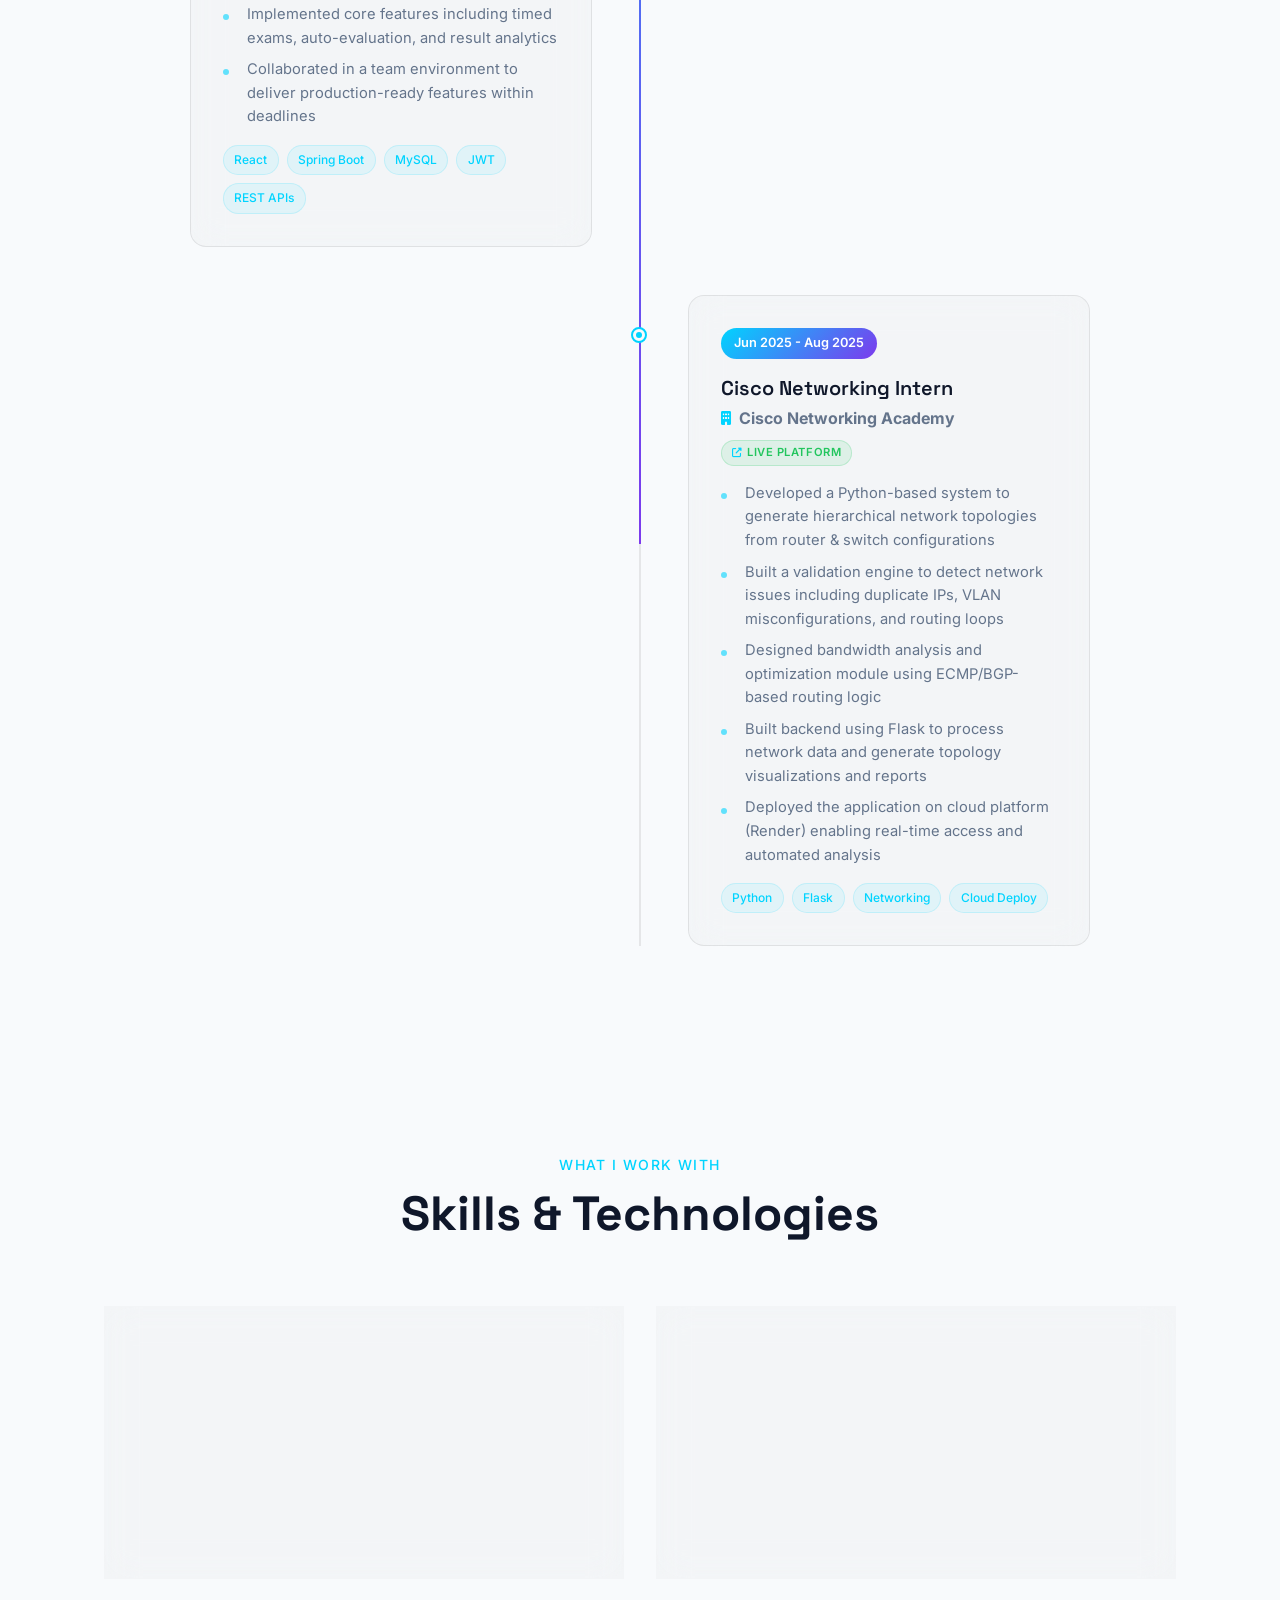
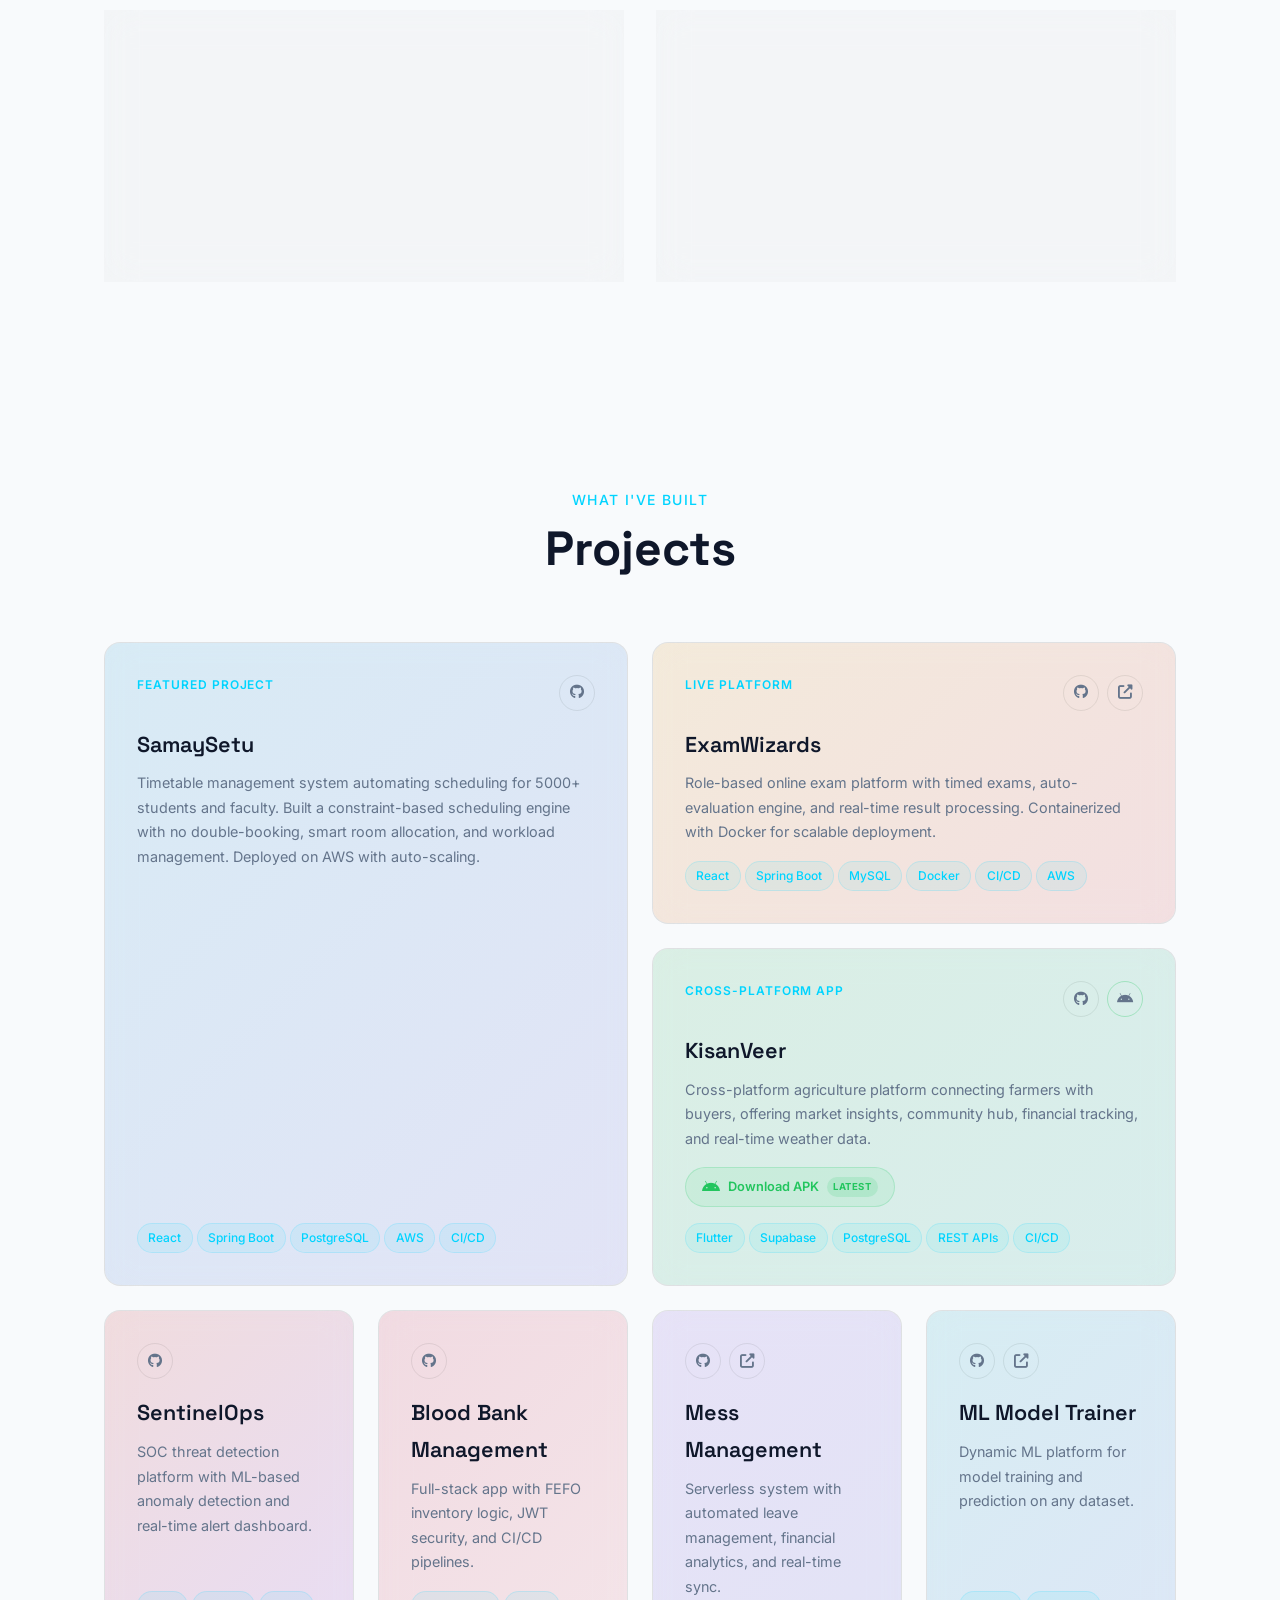
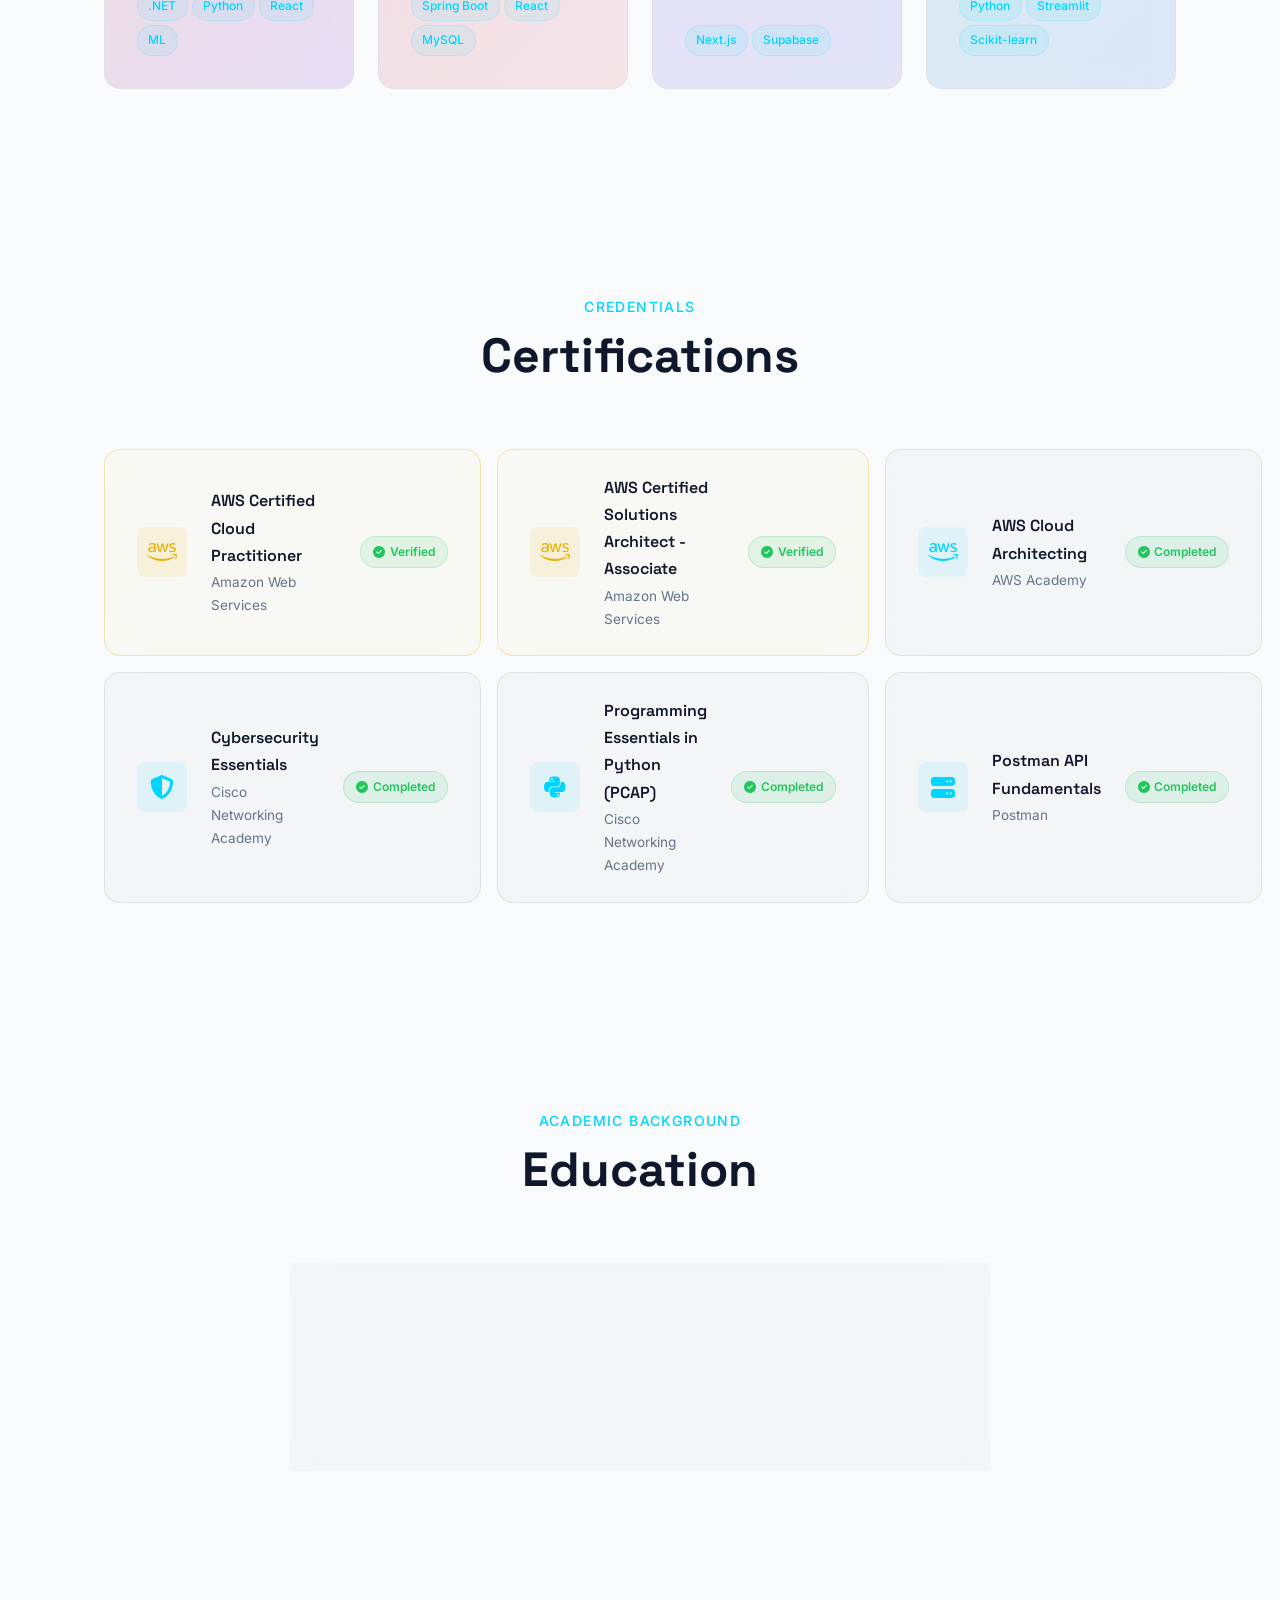
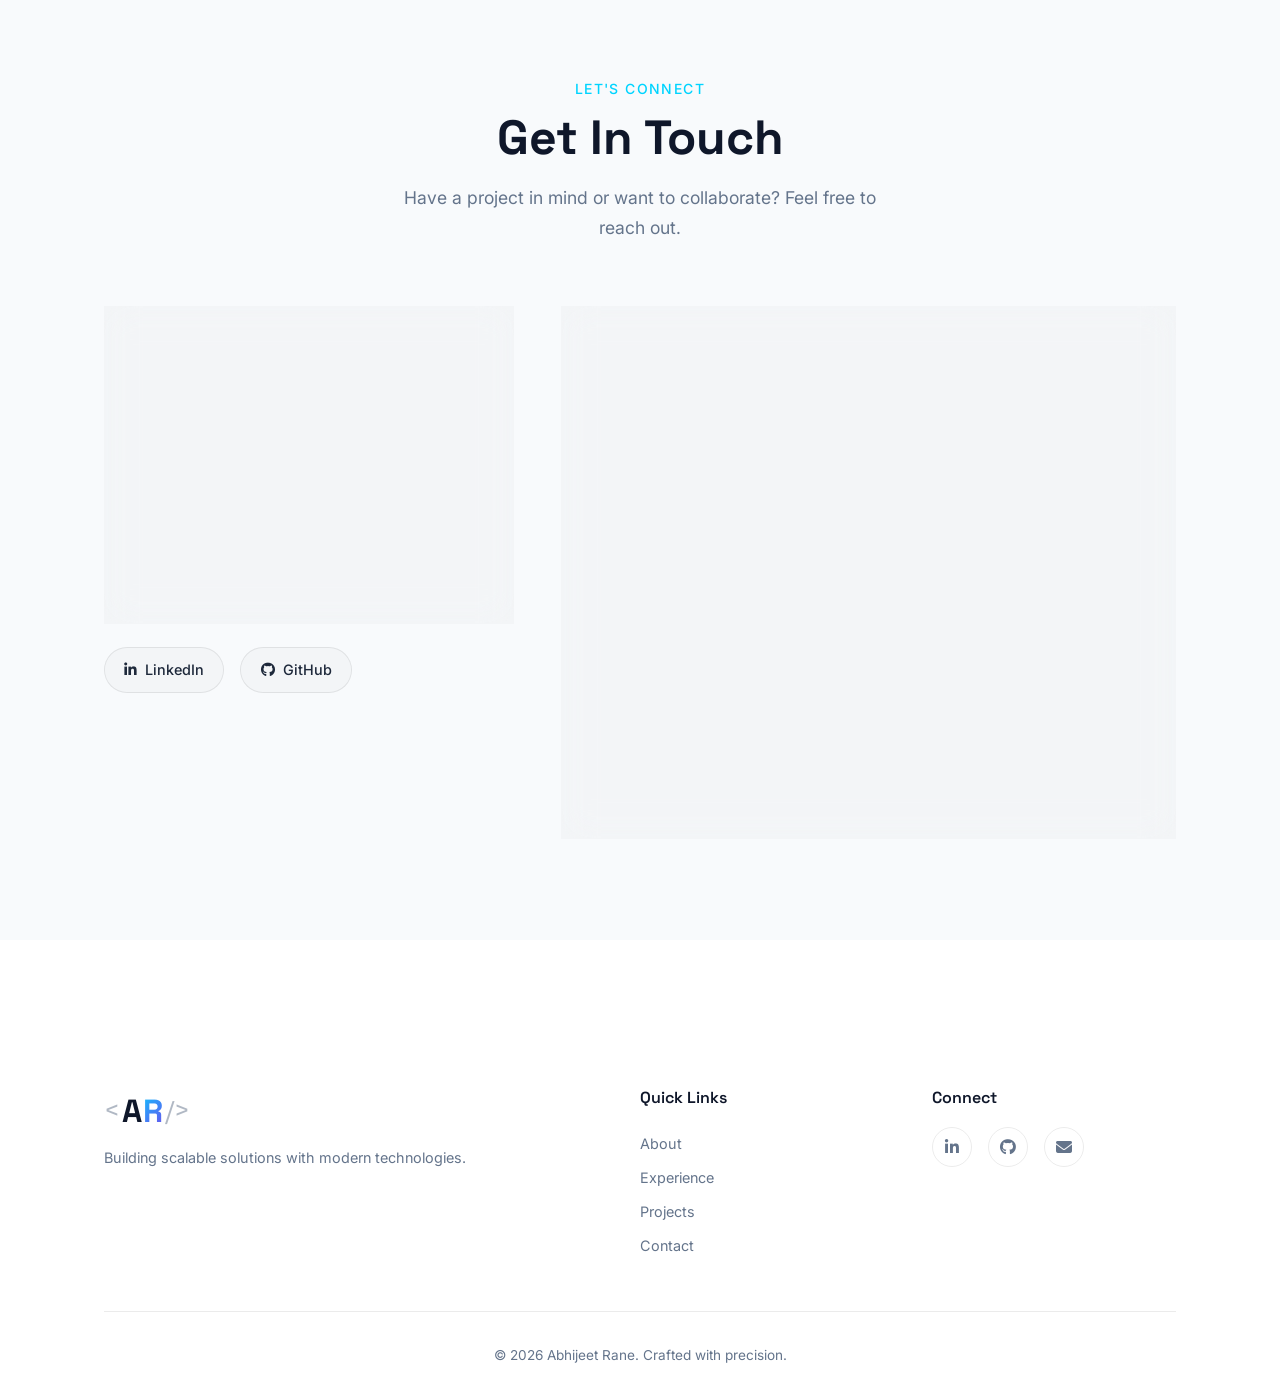
==== commit 164c47b1: "Update project links in index.html" ====
--- a/index.html
+++ b/index.html
@@ -512,7 +512,7 @@
                                 <span class="project-card__label">Live Platform</span>
                                 <div class="project-card__links">
                                     <a href="https://github.com/abhijeet-rane/Examwizards-Platform" target="_blank" rel="noopener" aria-label="ExamWizards GitHub" class="project-card__link"><i class="fab fa-github"></i></a>
-                                    <a href="https://examwizards-frontend.onrender.com" target="_blank" rel="noopener" aria-label="ExamWizards Live Demo" class="project-card__link"><i class="fas fa-external-link-alt"></i></a>
+                                    <a href="https://examwizards.vercel.app" target="_blank" rel="noopener" aria-label="ExamWizards Live Demo" class="project-card__link"><i class="fas fa-external-link-alt"></i></a>
                                 </div>
                             </div>
                             <h3 class="project-card__title">ExamWizards</h3>
@@ -522,6 +522,8 @@
                                 <span class="tag">Spring Boot</span>
                                 <span class="tag">MySQL</span>
                                 <span class="tag">Docker</span>
+                                <span class="tag">CI/CD</span>
+                                <span class="tag">AWS</span>
                             </div>
                         </div>
                     </article>
@@ -580,7 +582,7 @@
                         <div class="project-card__content">
                             <div class="project-card__header">
                                 <div class="project-card__links">
-                                    <a href="https://github.com/abhijeet-rane" target="_blank" rel="noopener" aria-label="Blood Bank GitHub" class="project-card__link"><i class="fab fa-github"></i></a>
+                                    <a href="https://github.com/abhijeet-rane/Blood-Bank-Management-System" target="_blank" rel="noopener" aria-label="Blood Bank GitHub" class="project-card__link"><i class="fab fa-github"></i></a>
                                 </div>
                             </div>
                             <h3 class="project-card__title">Blood Bank Management</h3>
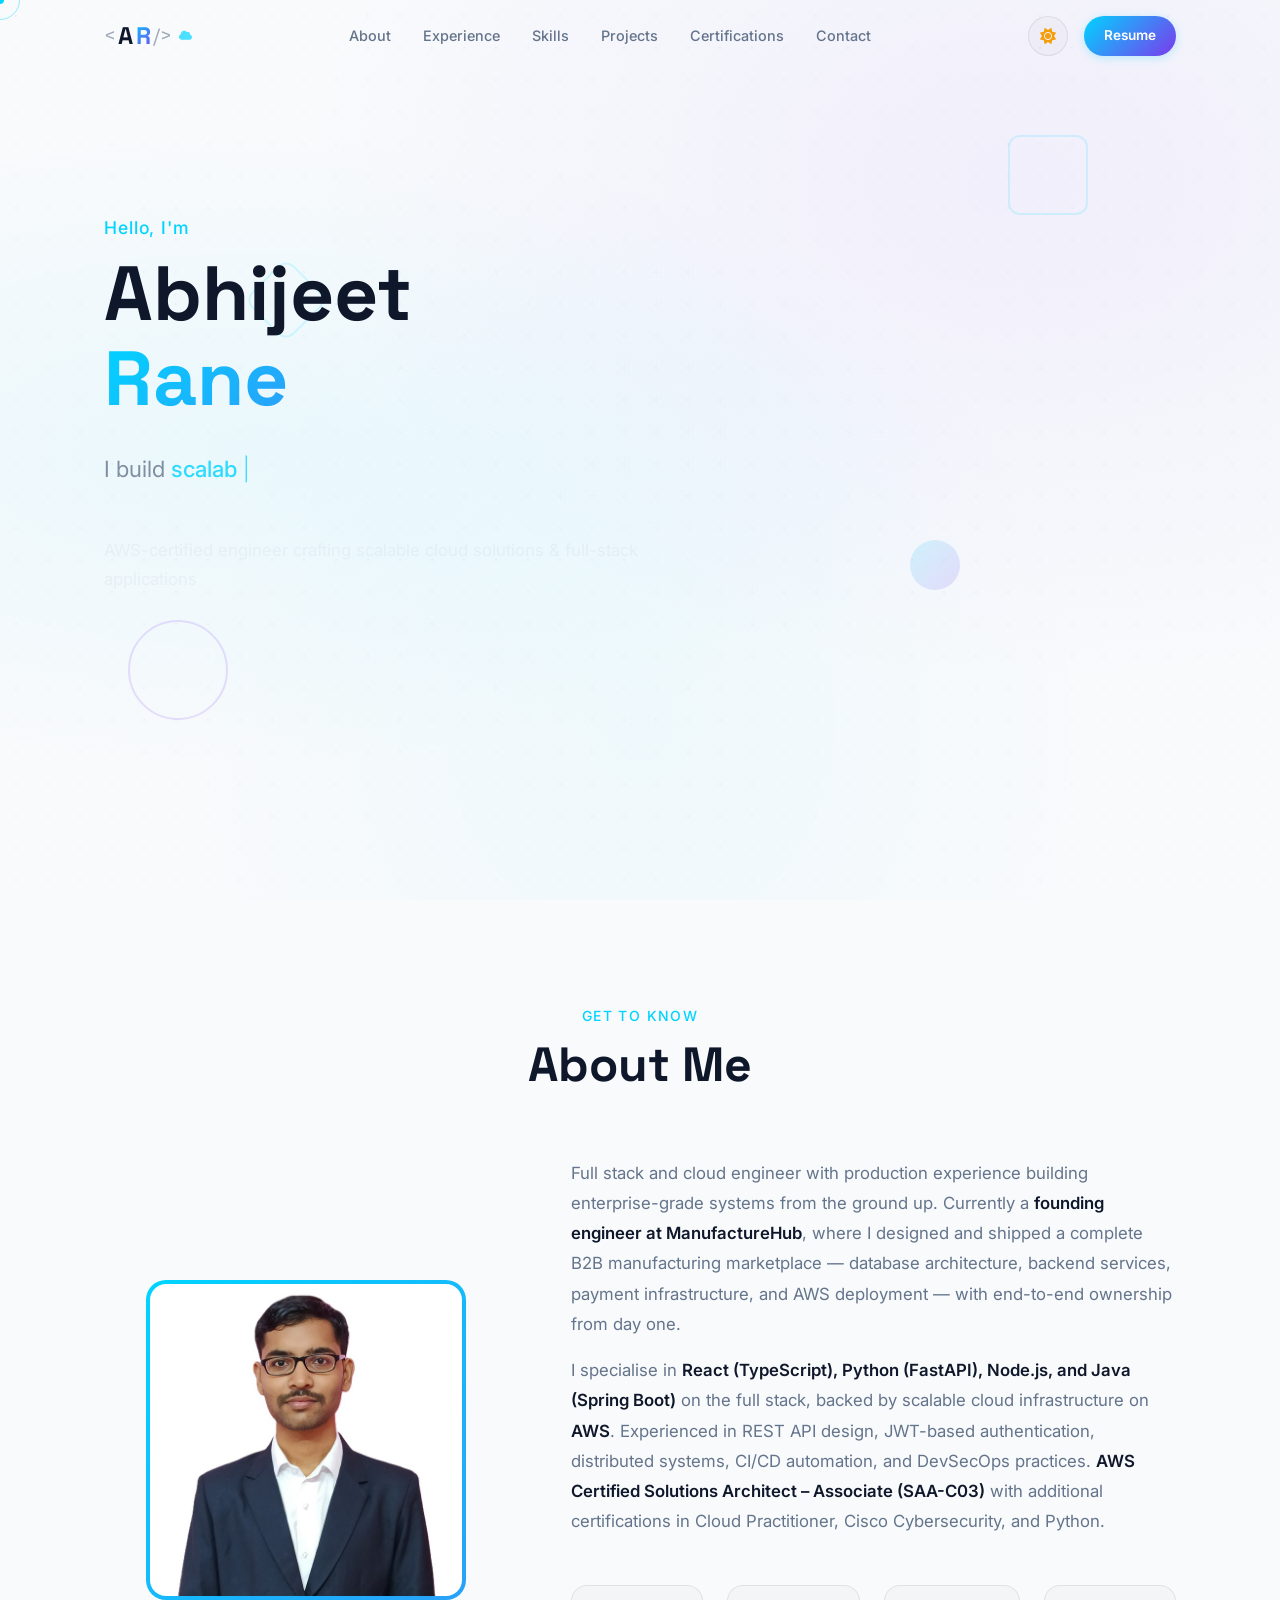
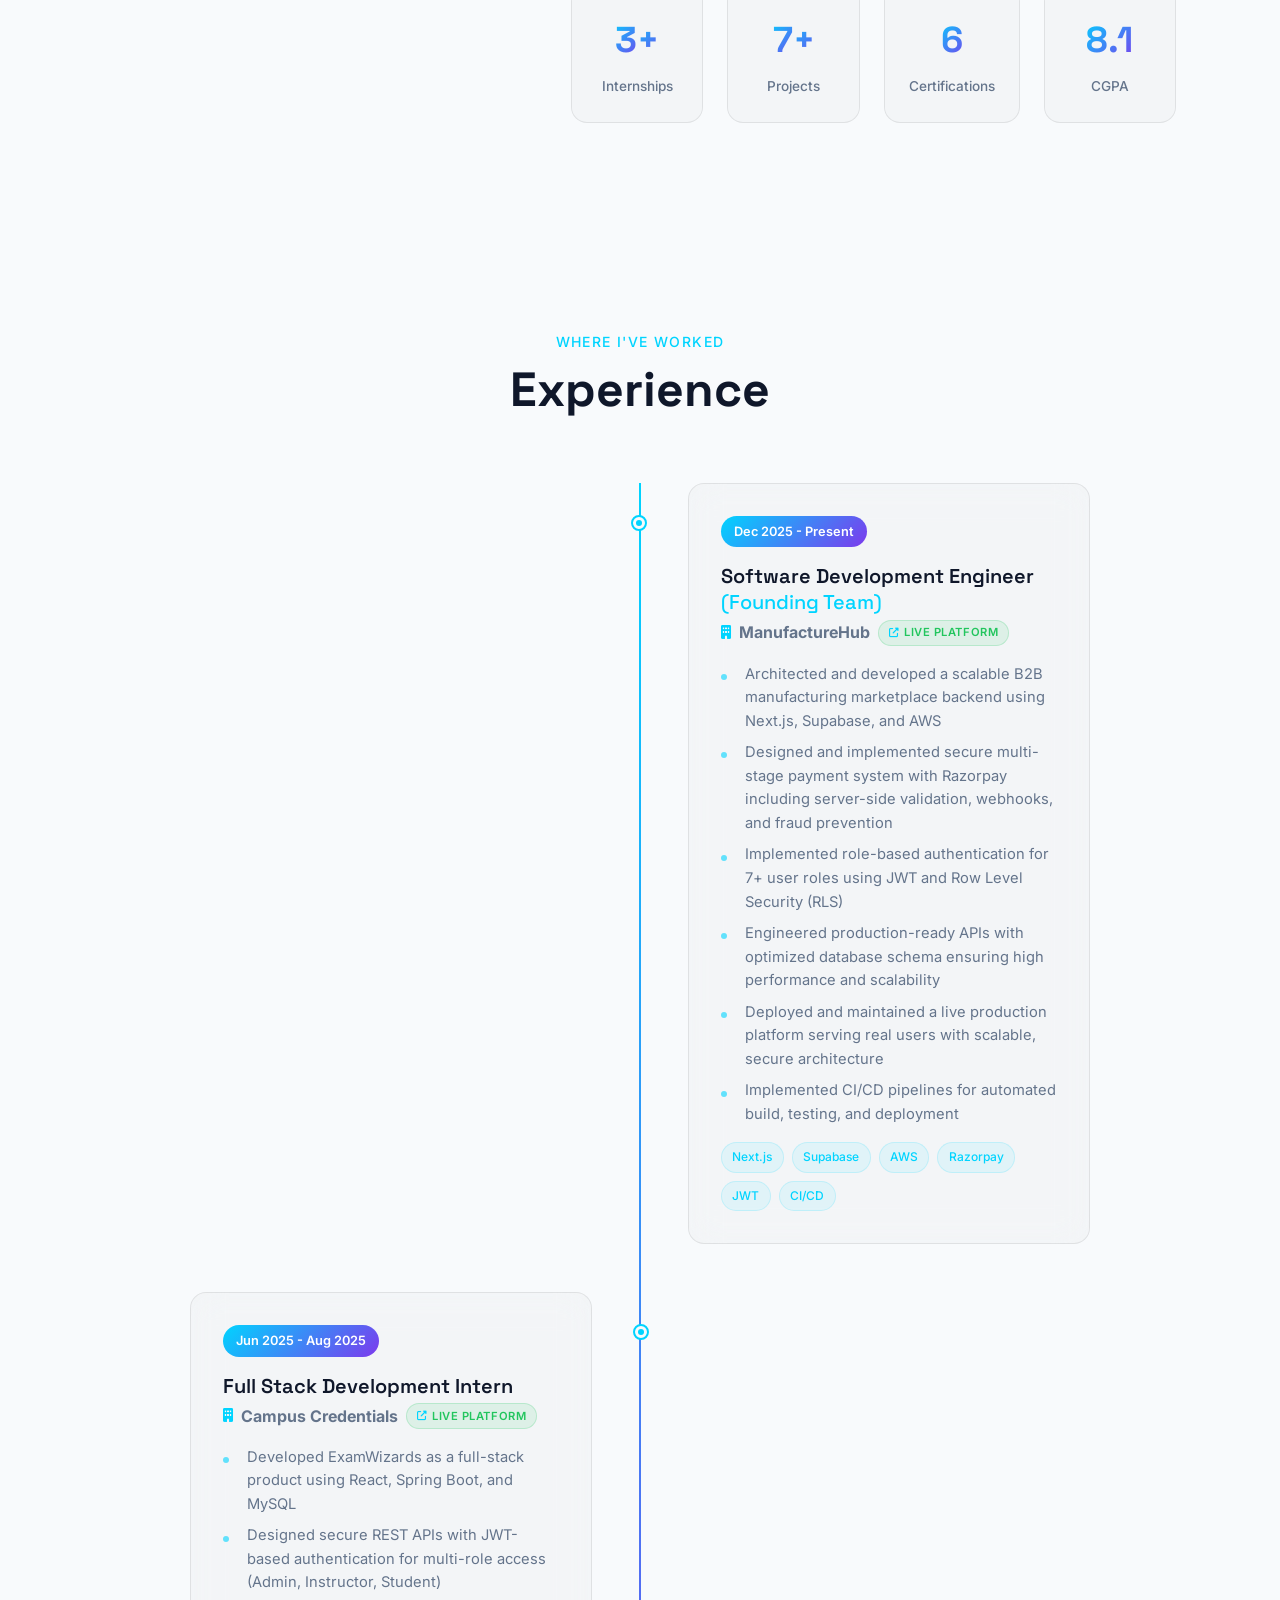
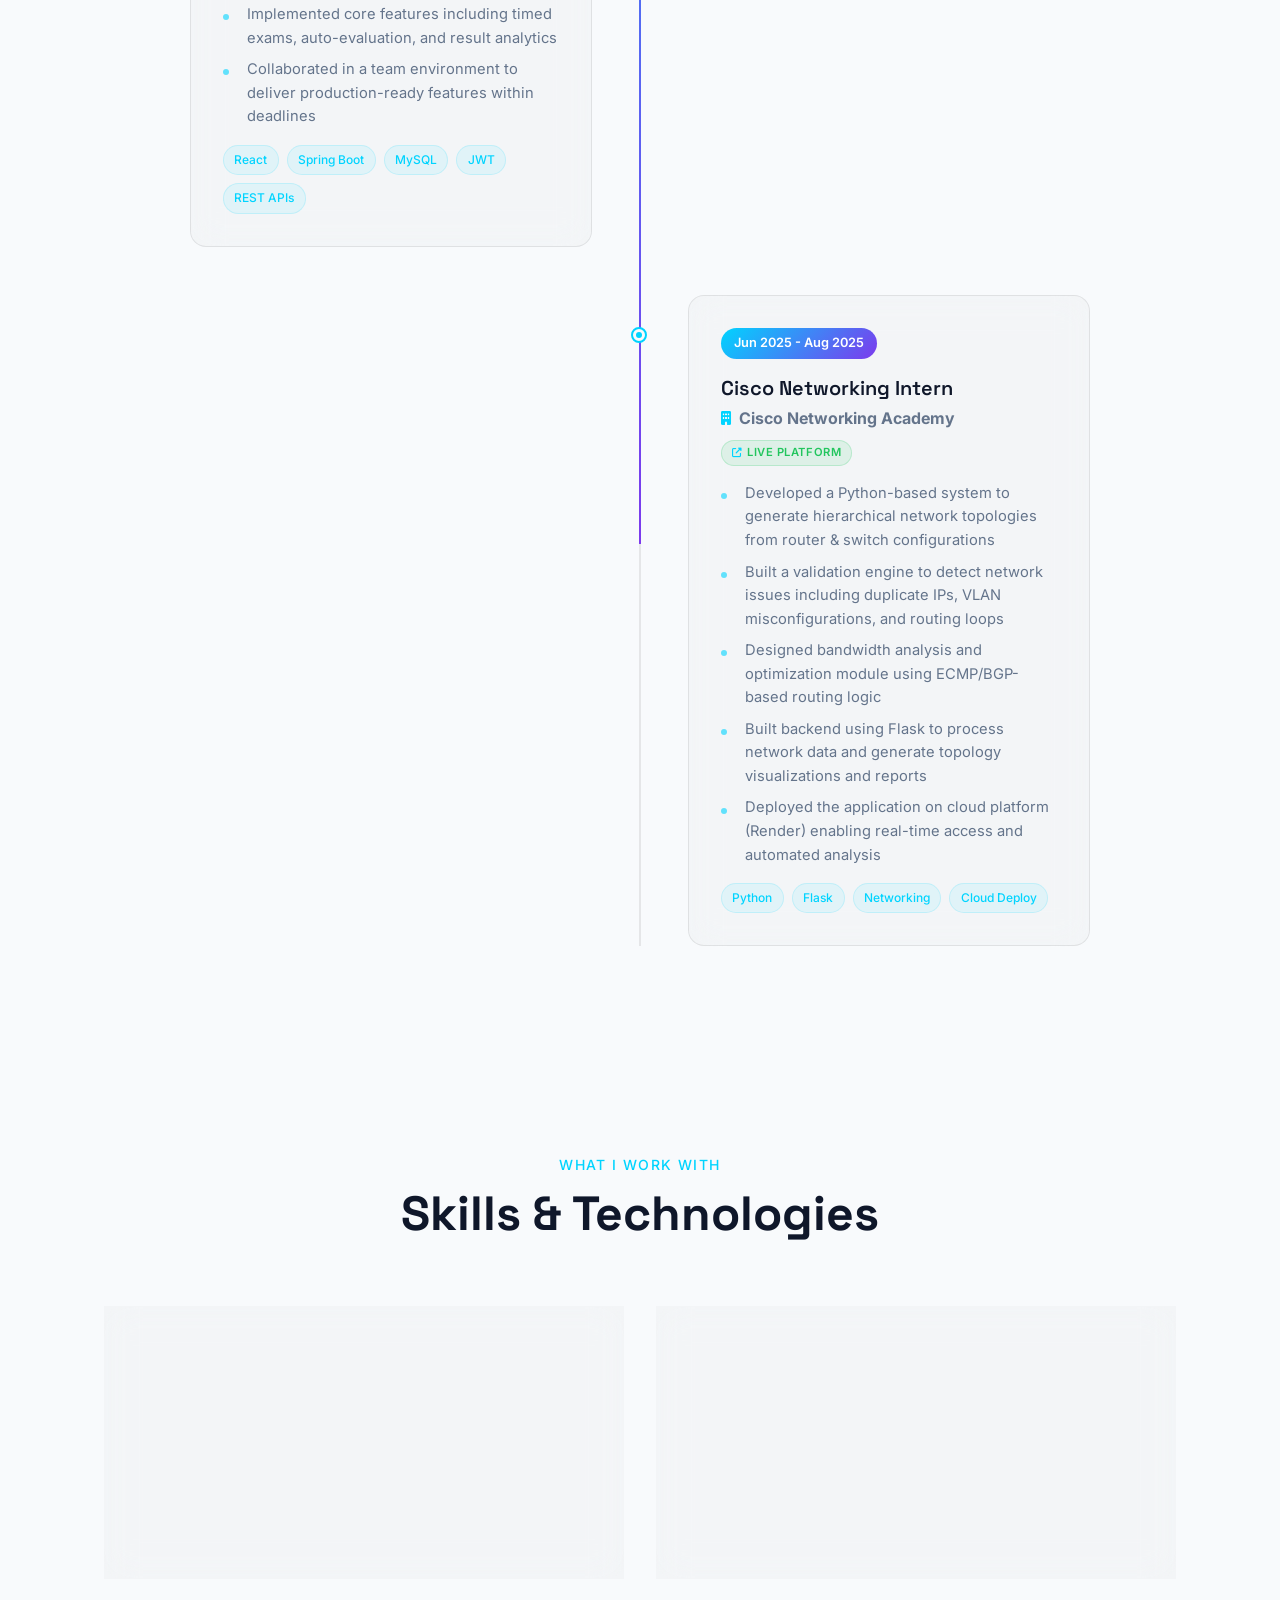
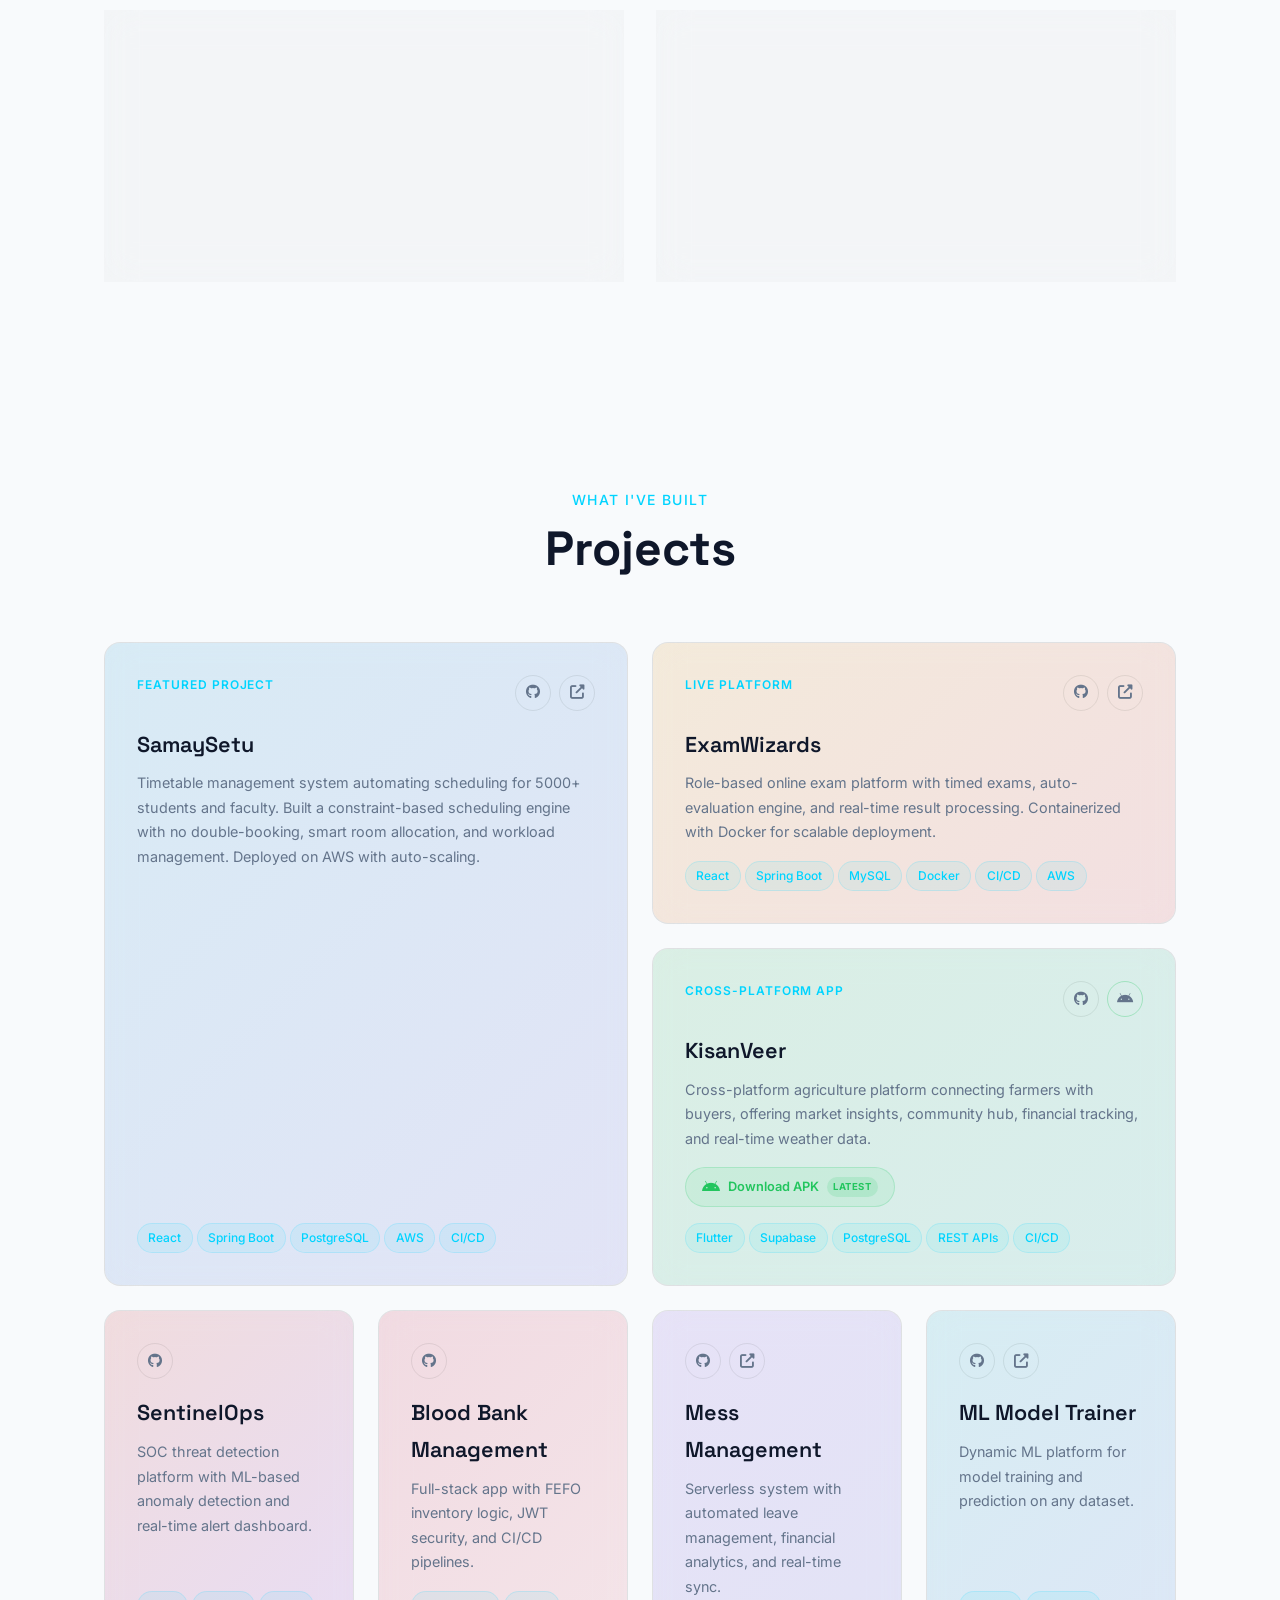
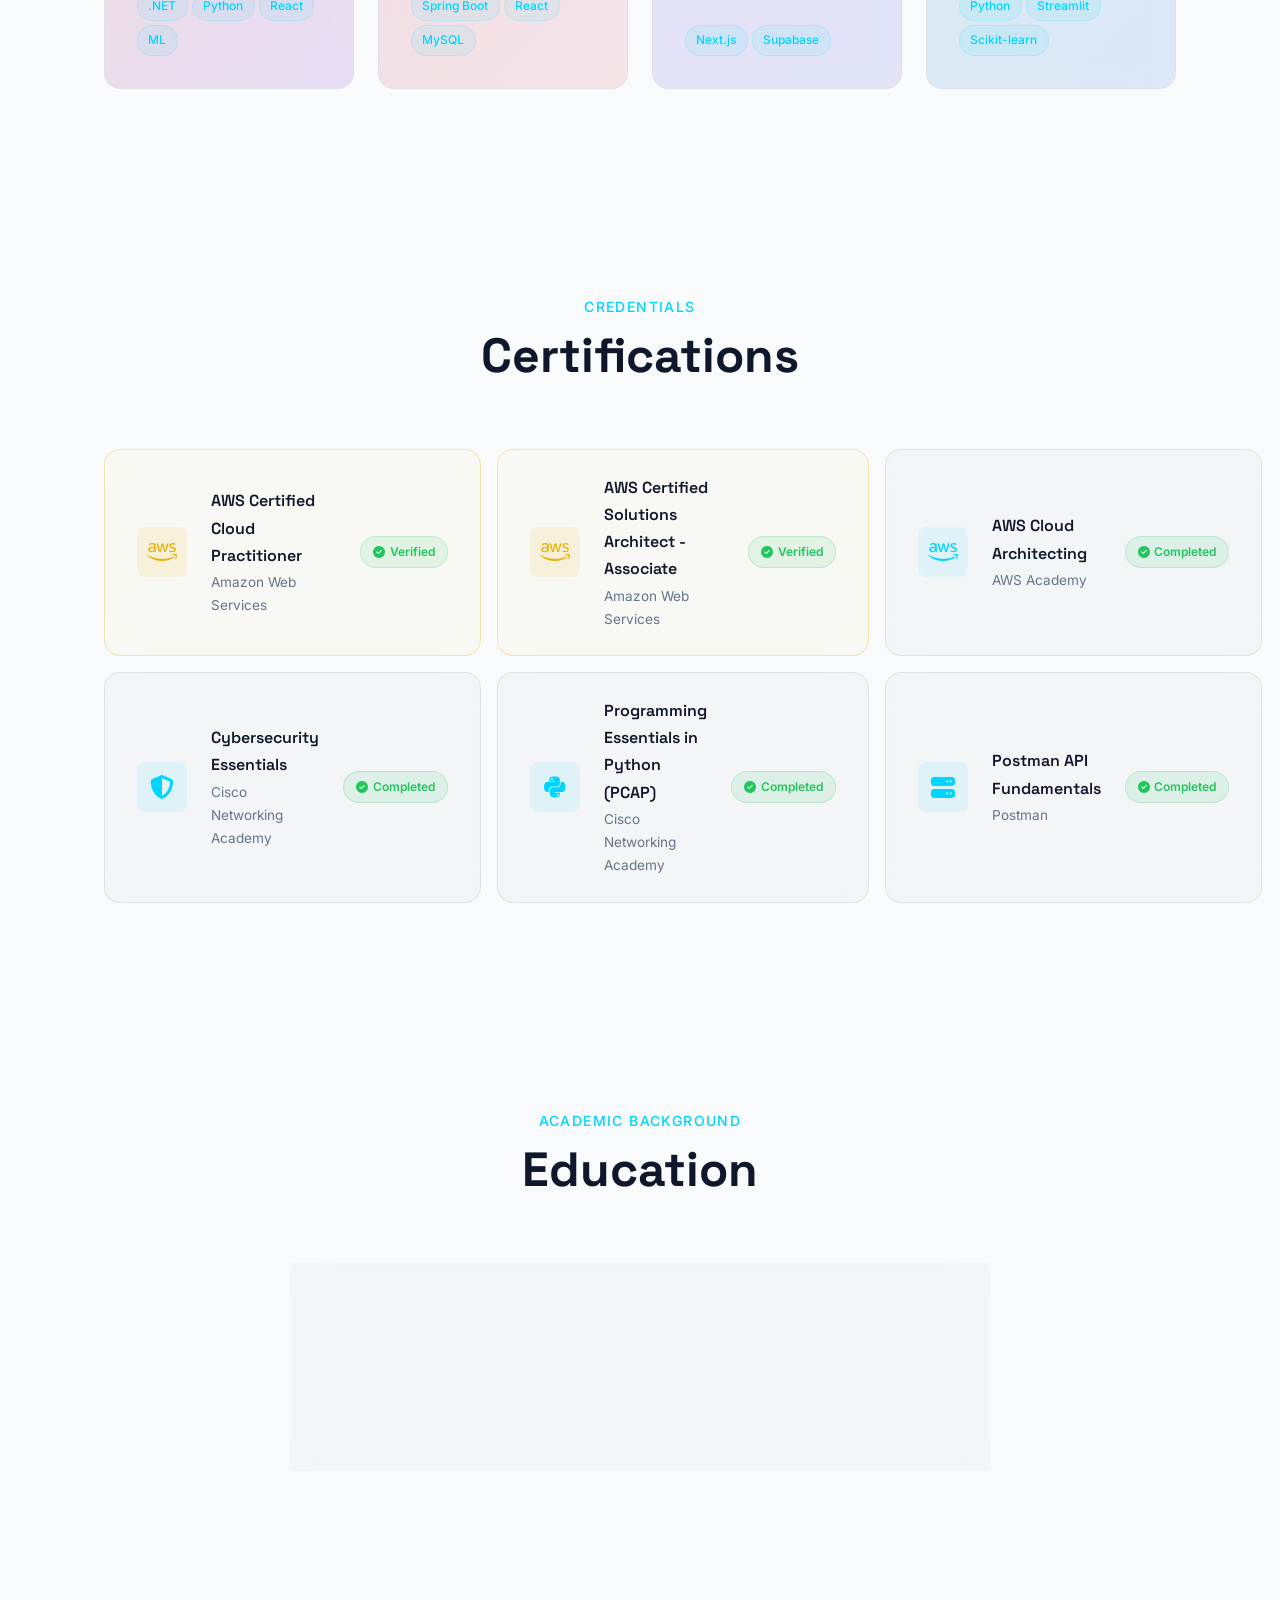
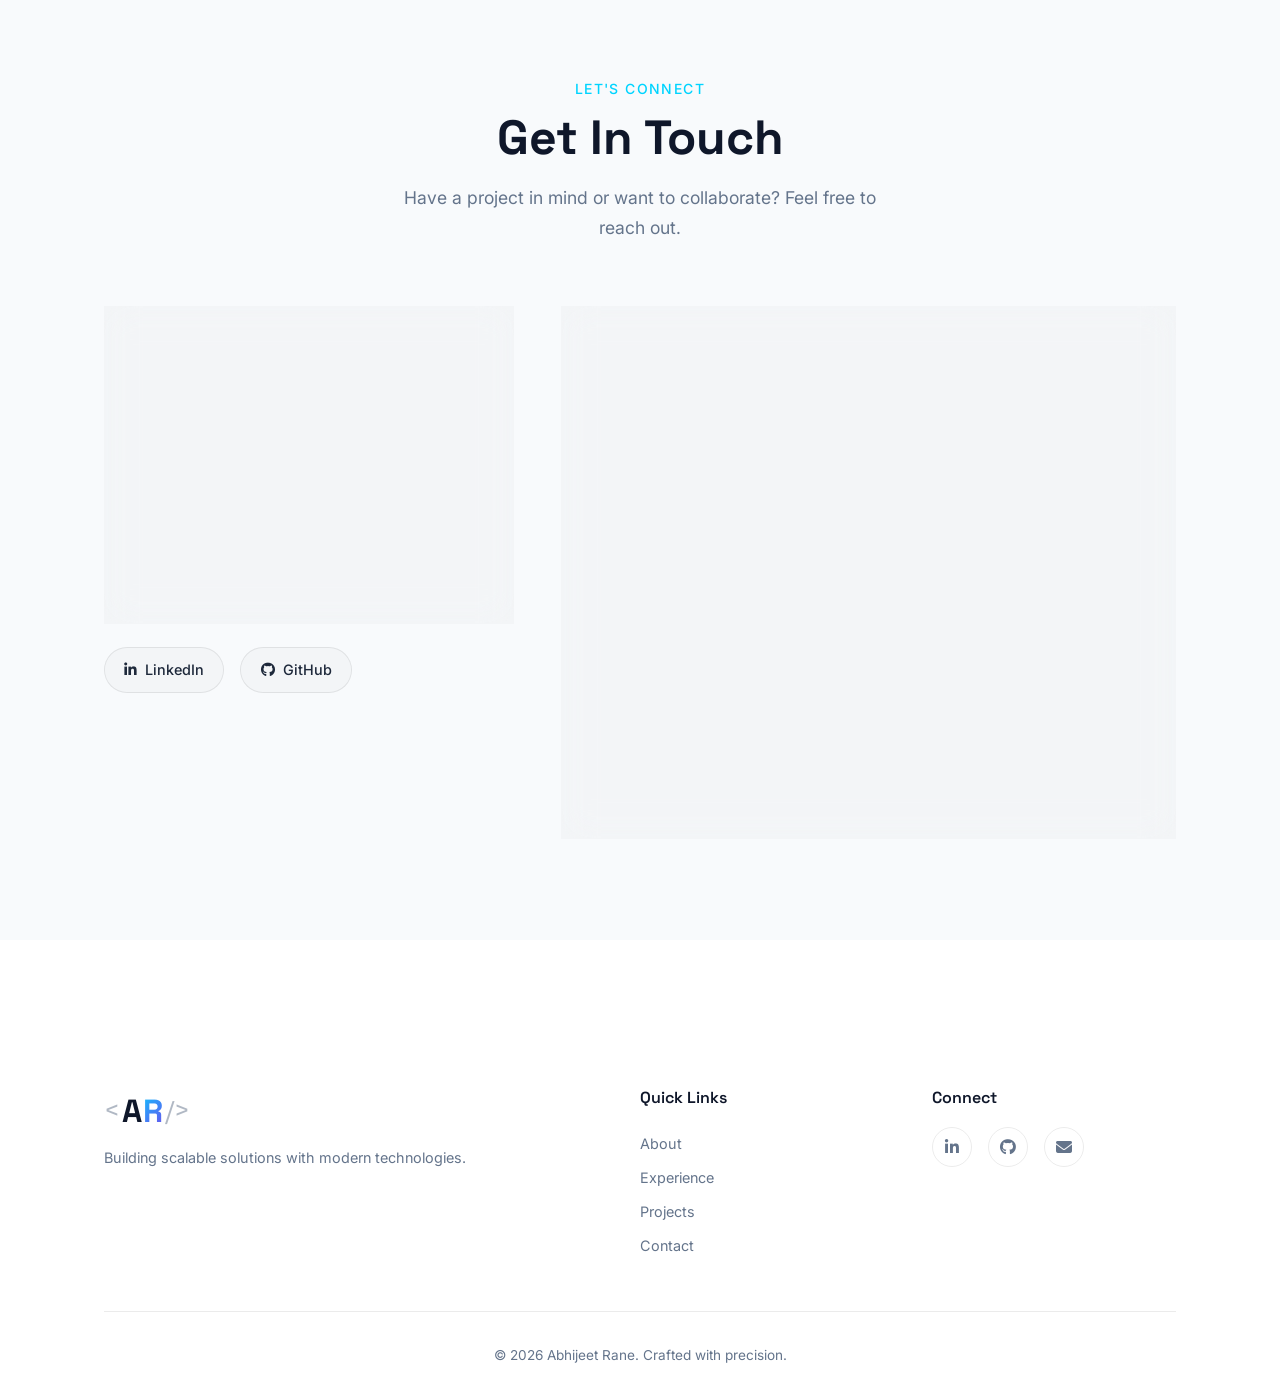
==== commit c8c53ba0: "Add live demo link for SamaySetu project" ====
--- a/index.html
+++ b/index.html
@@ -490,6 +490,7 @@
                                 <span class="project-card__label">Featured Project</span>
                                 <div class="project-card__links">
                                     <a href="https://github.com/abhijeet-rane/SamaySetu" target="_blank" rel="noopener" aria-label="SamaySetu GitHub" class="project-card__link"><i class="fab fa-github"></i></a>
+                                    <a href="https://samaysetu.vercel.app" target="_blank" rel="noopener" aria-label="SamaySetu Live Demo" class="project-card__link"><i class="fas fa-external-link-alt"></i></a>
                                 </div>
                             </div>
                             <h3 class="project-card__title">SamaySetu</h3>
